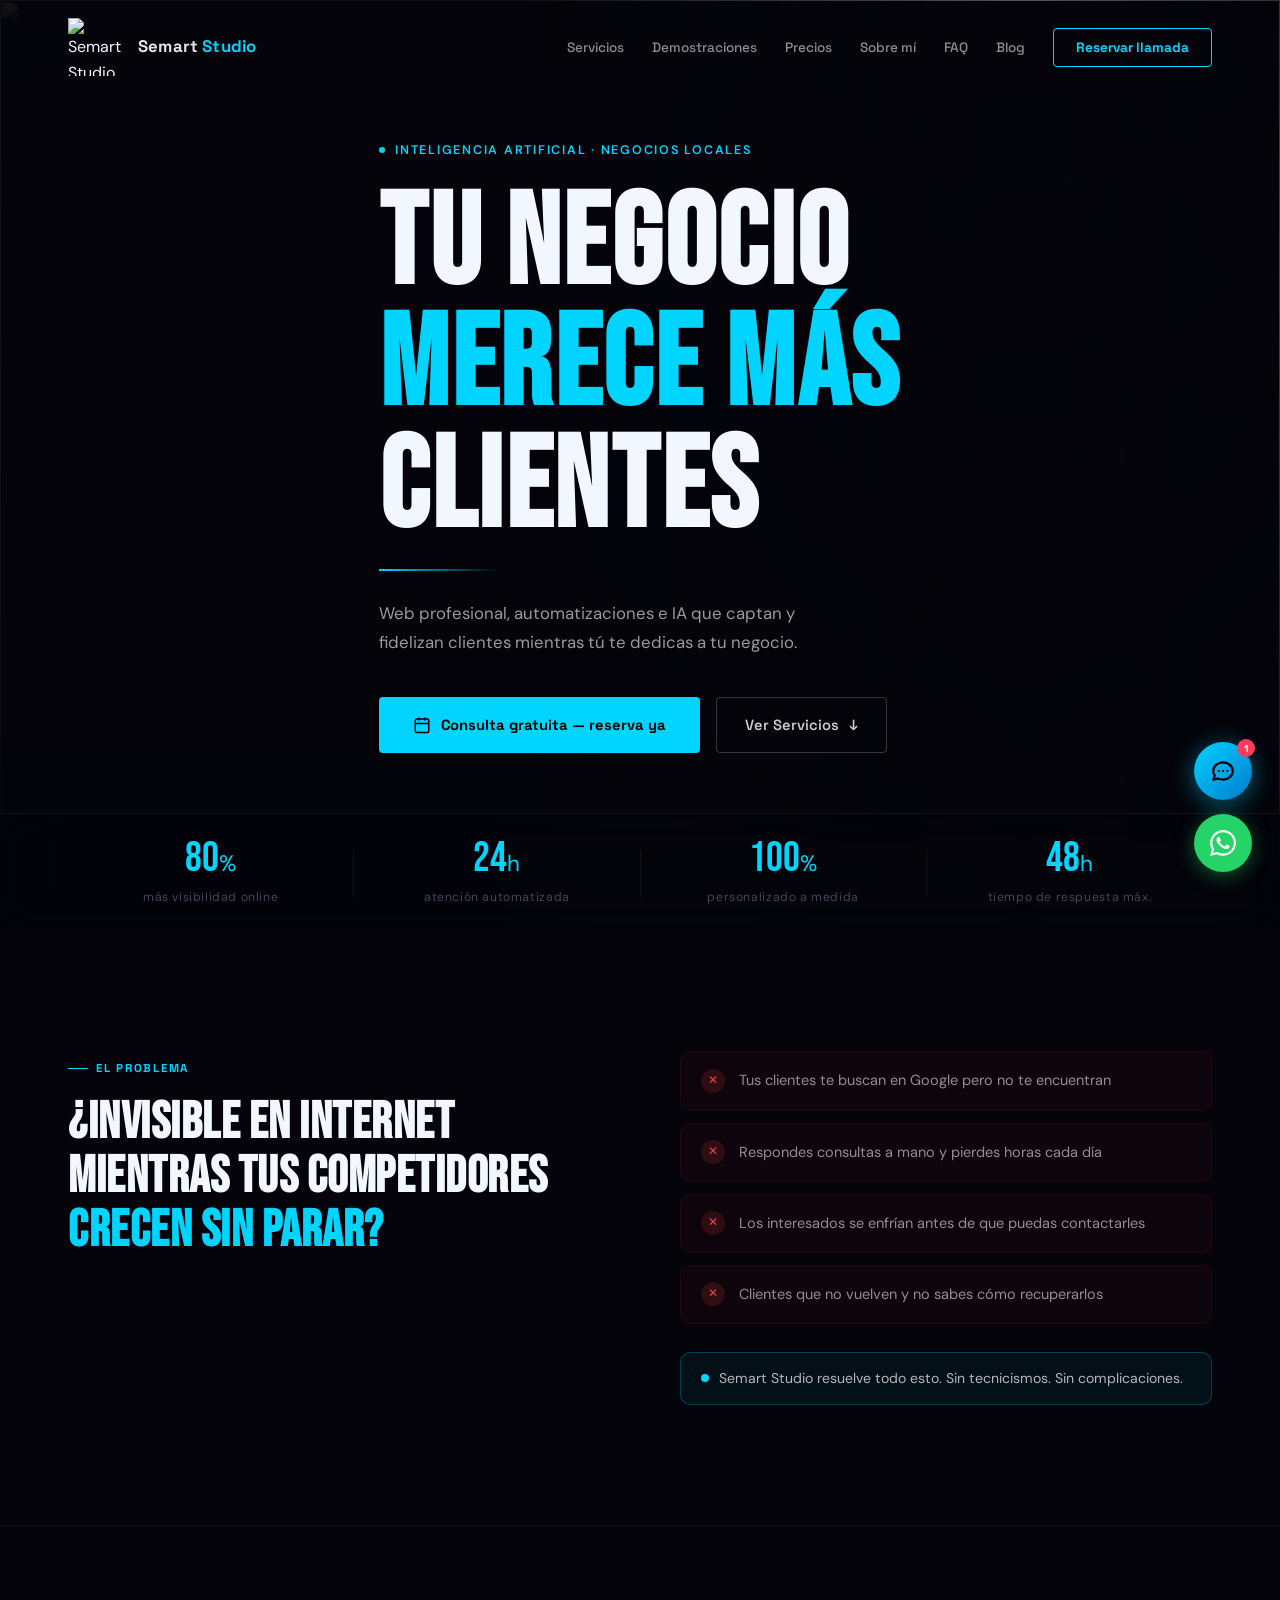
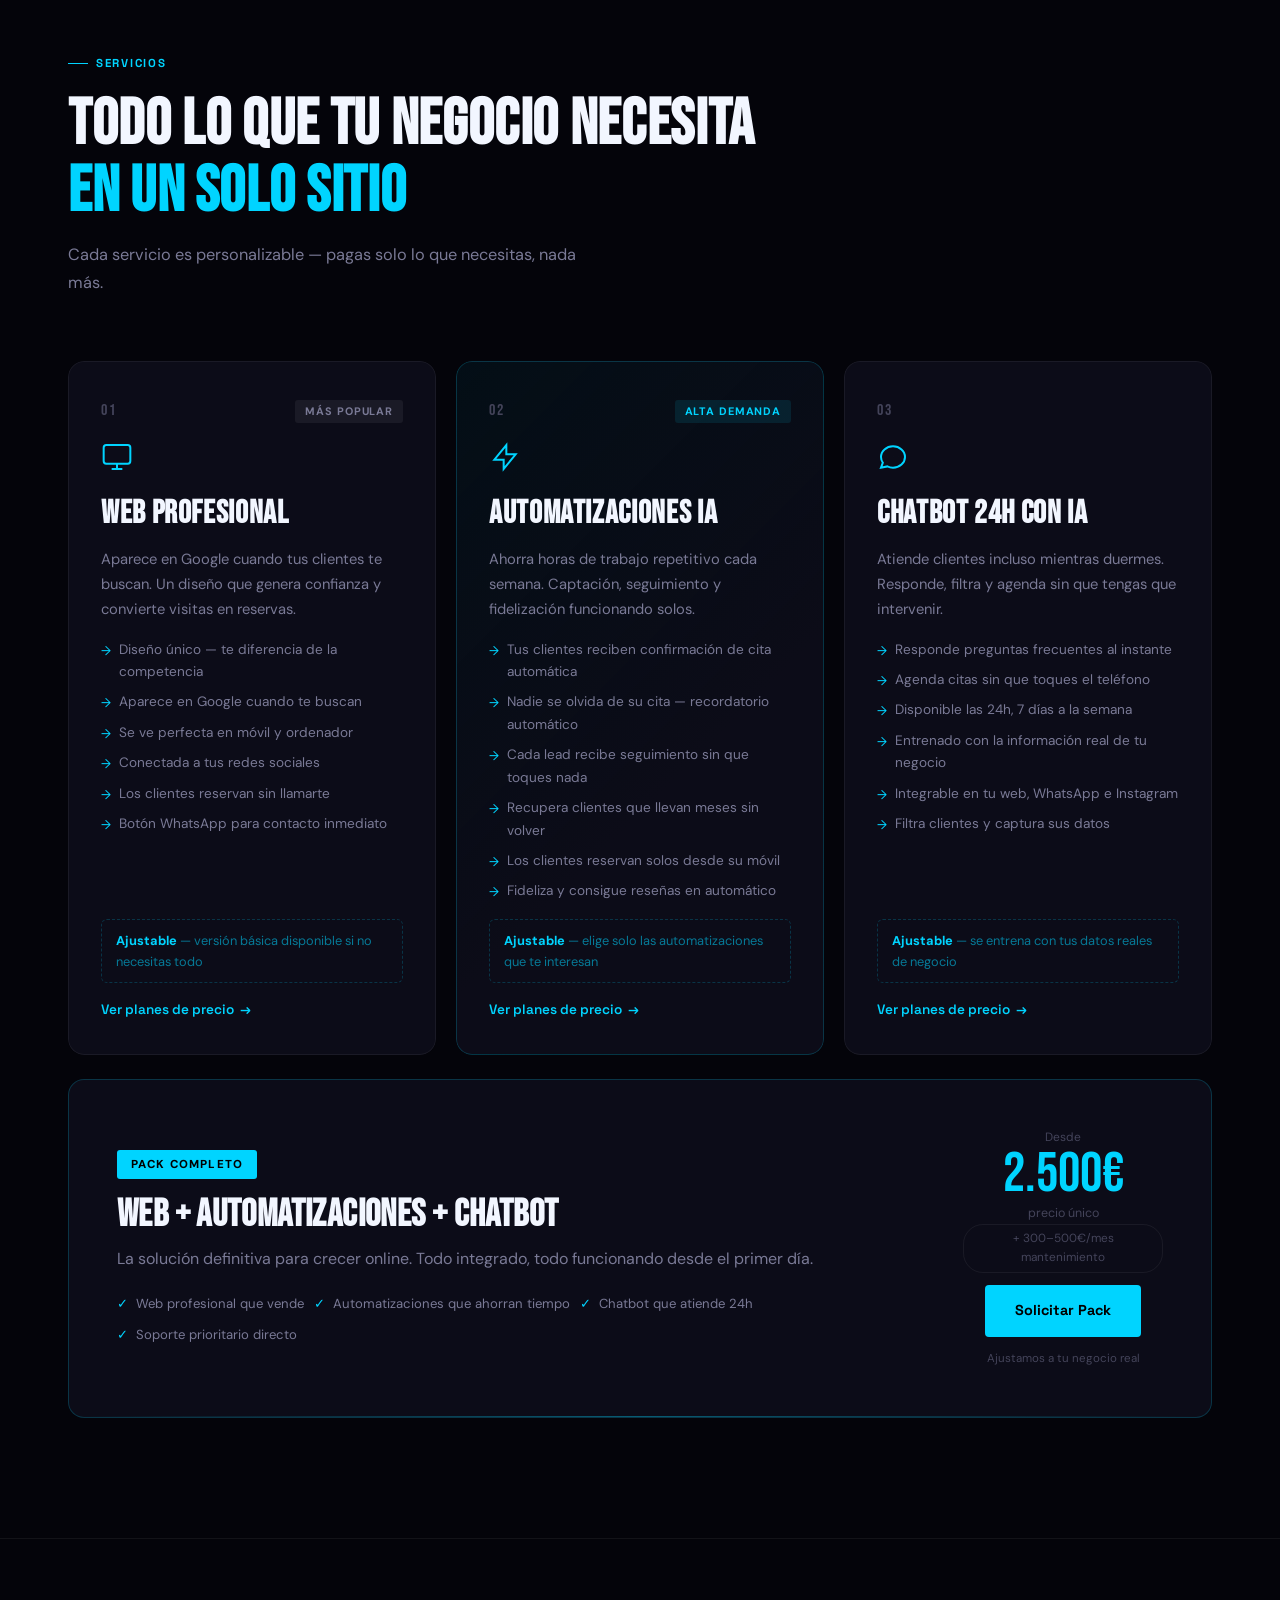
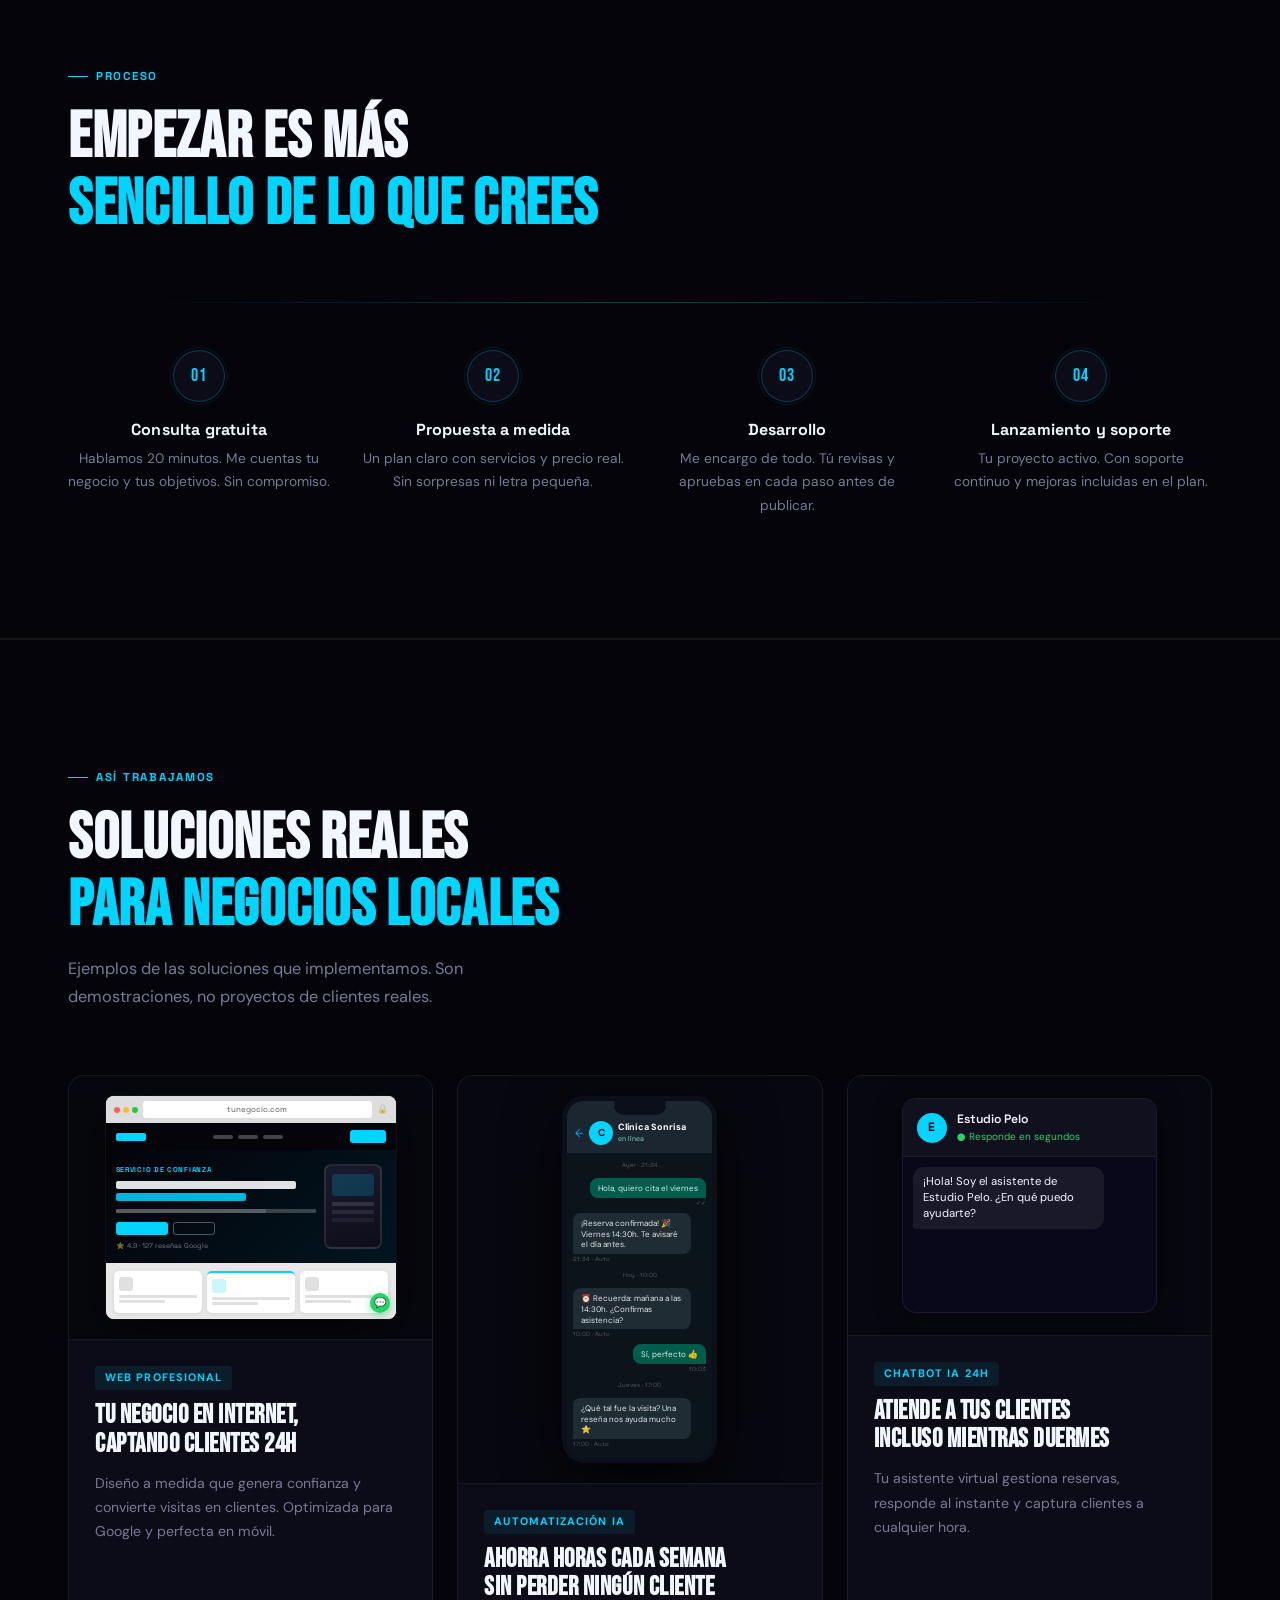
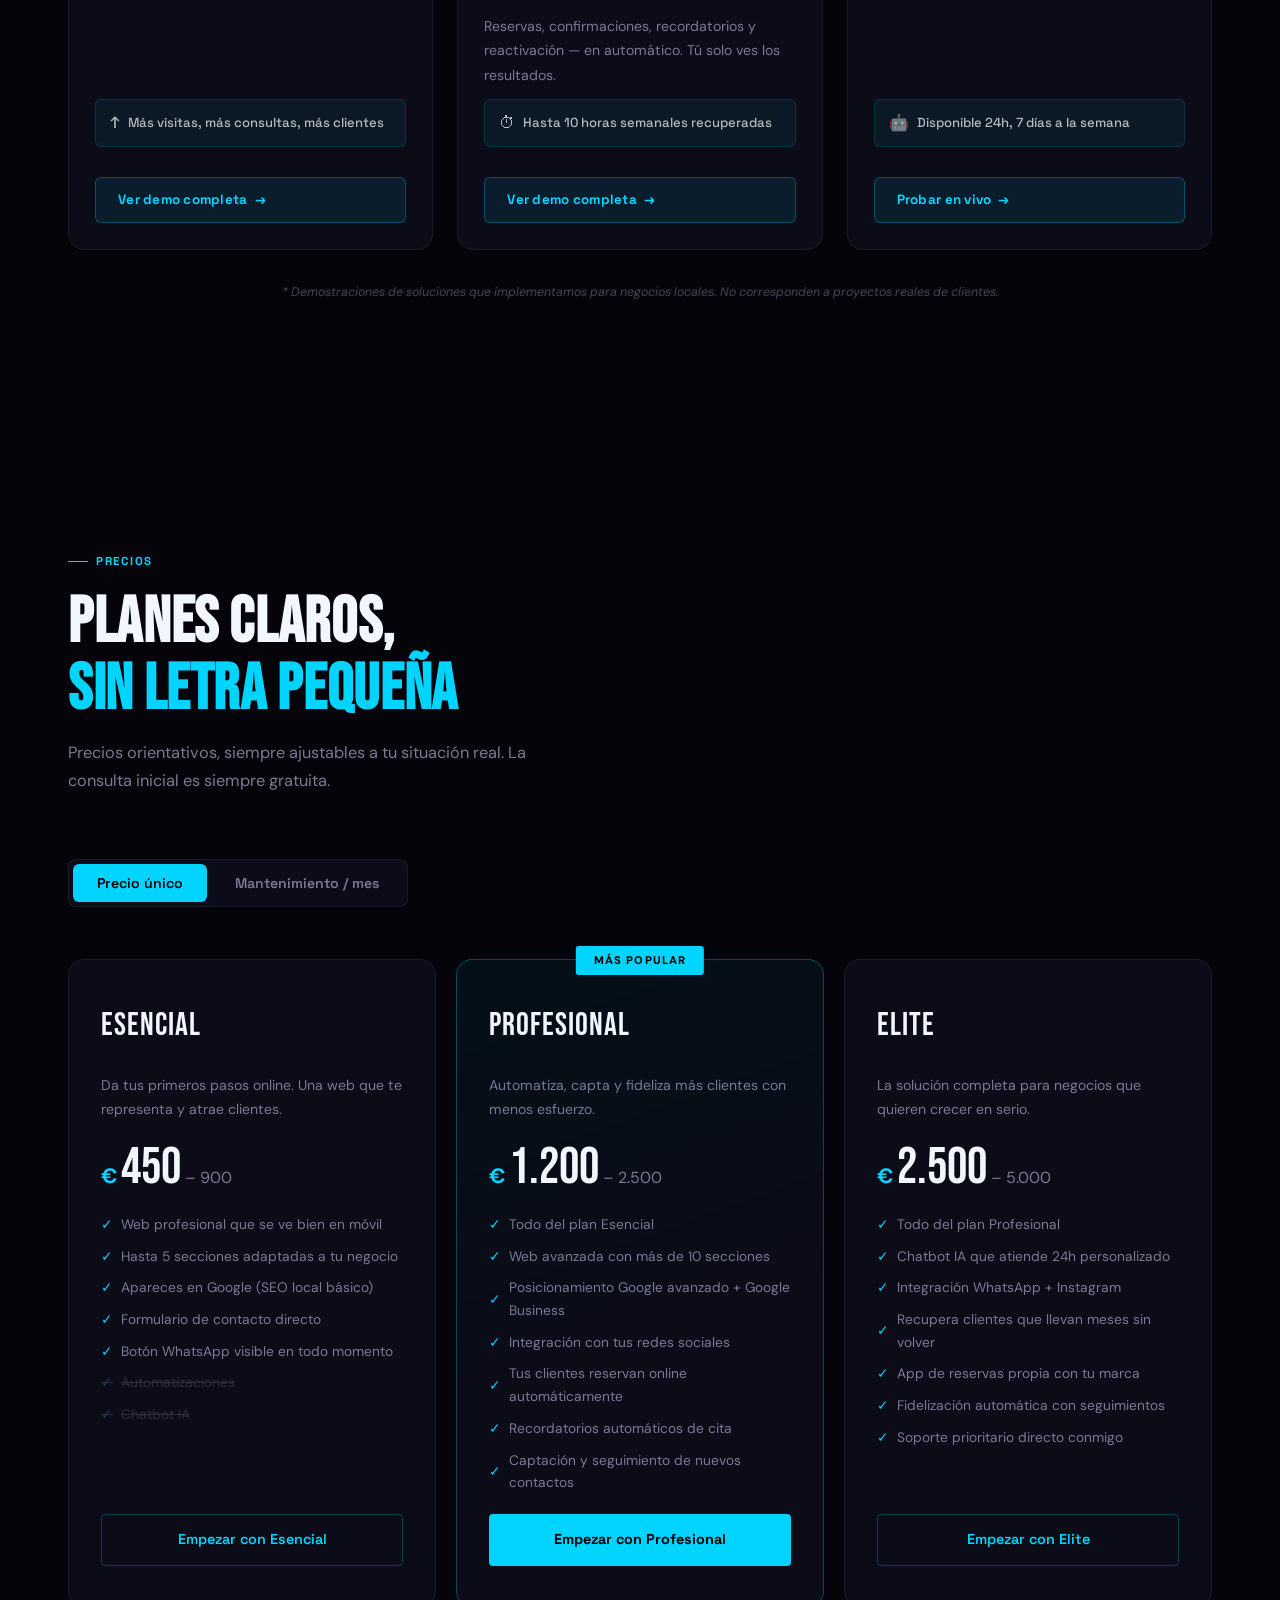
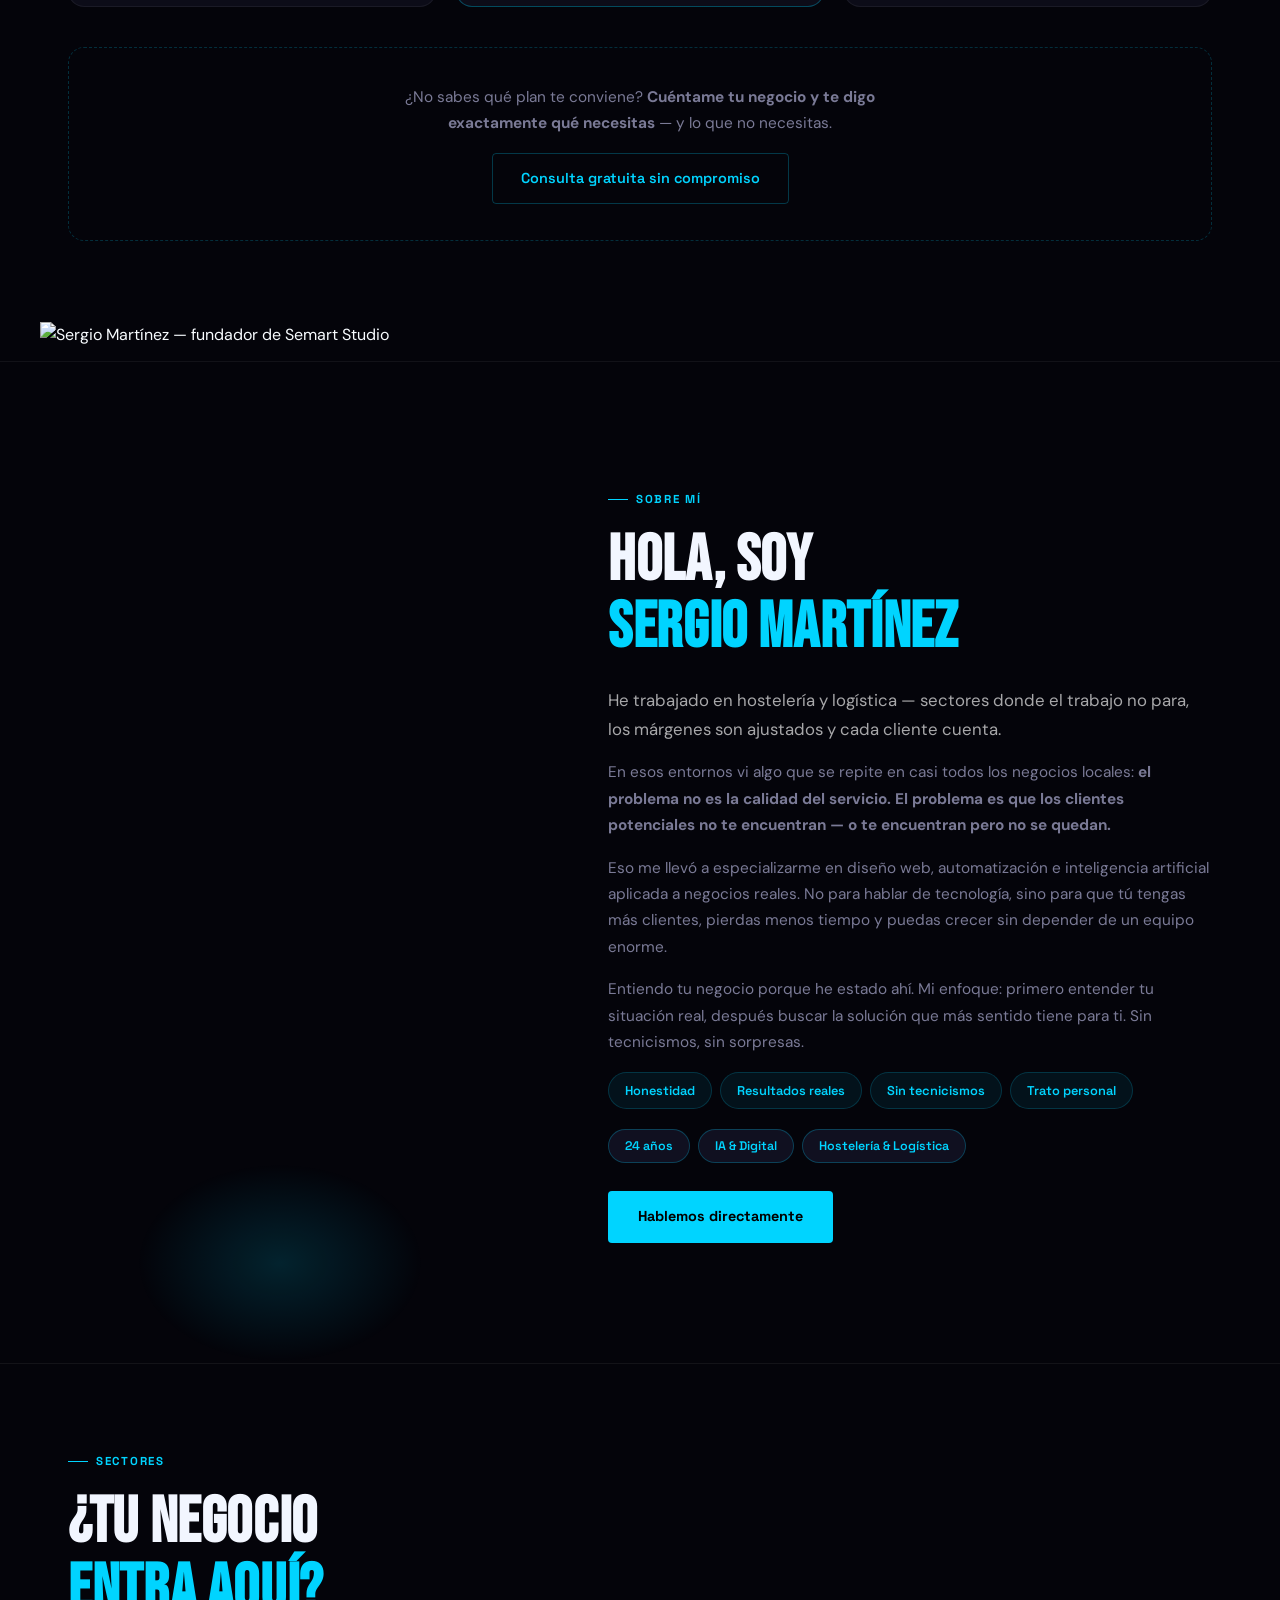
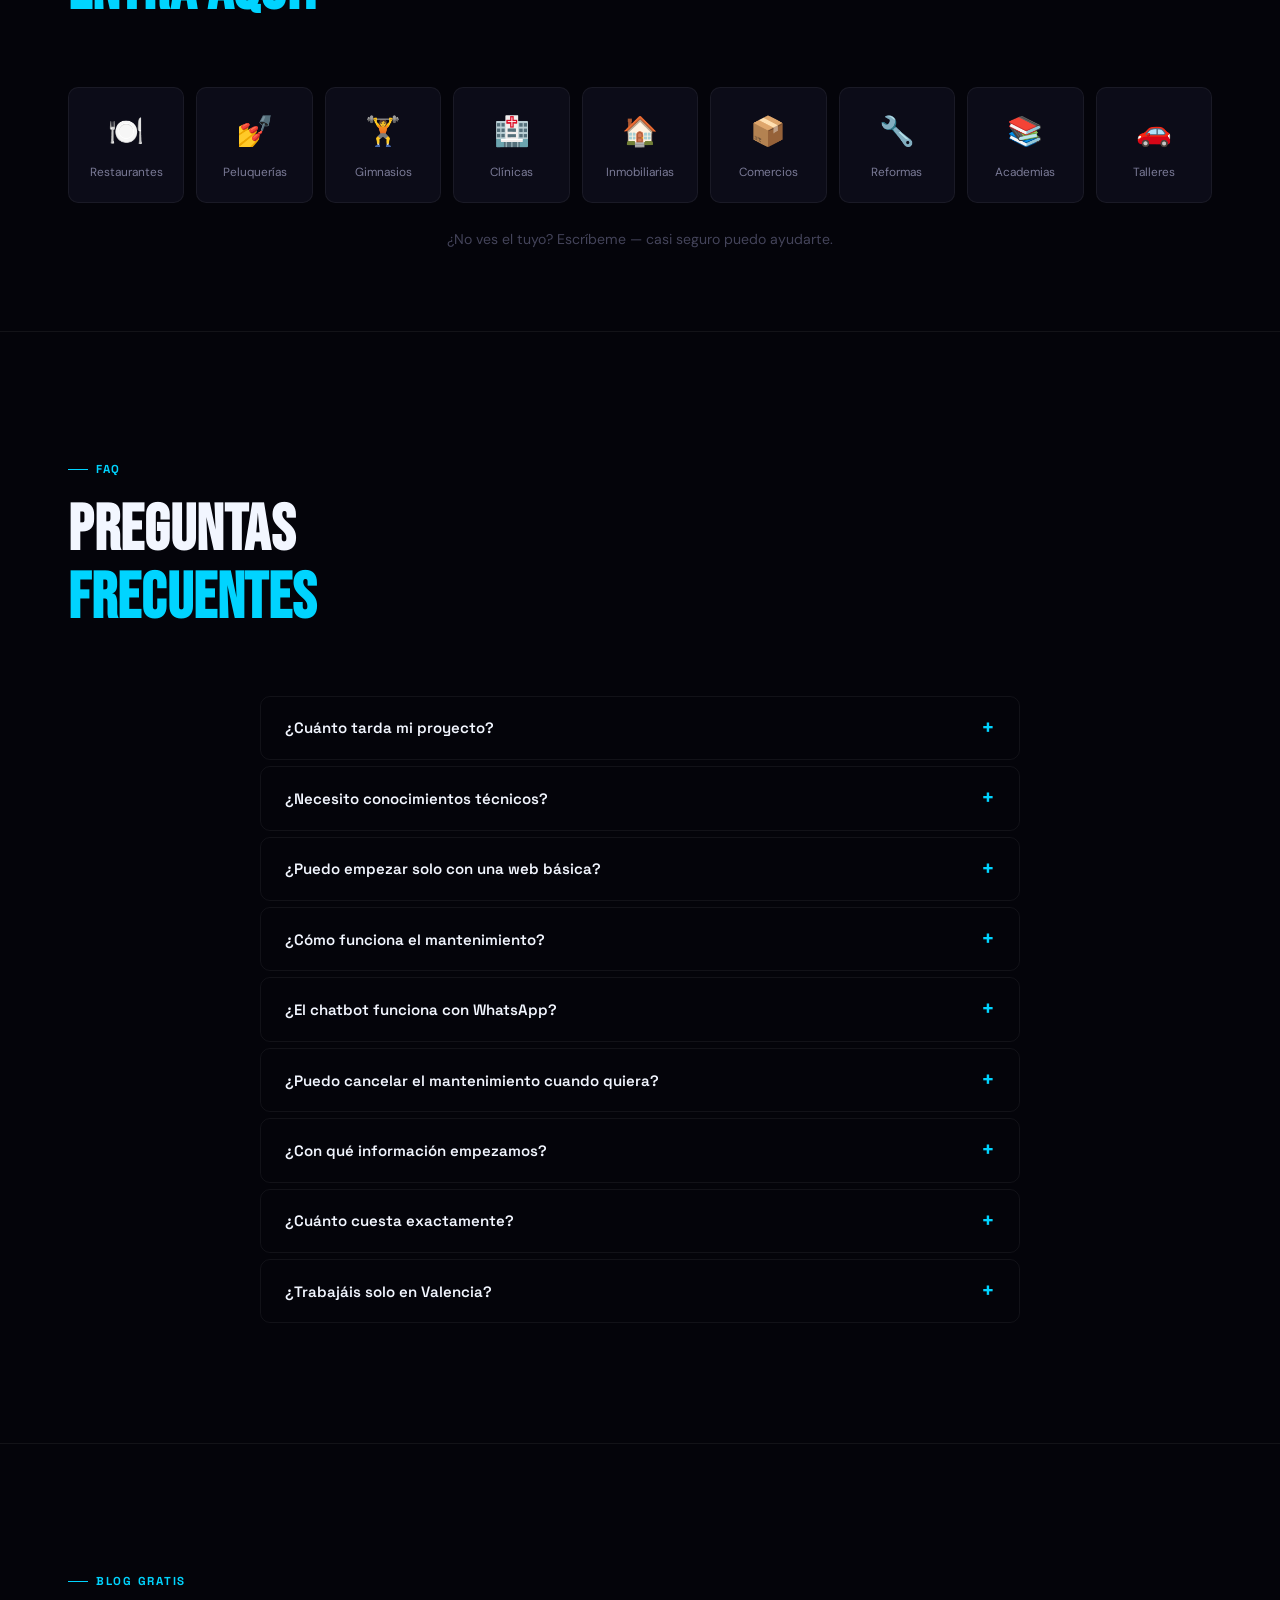
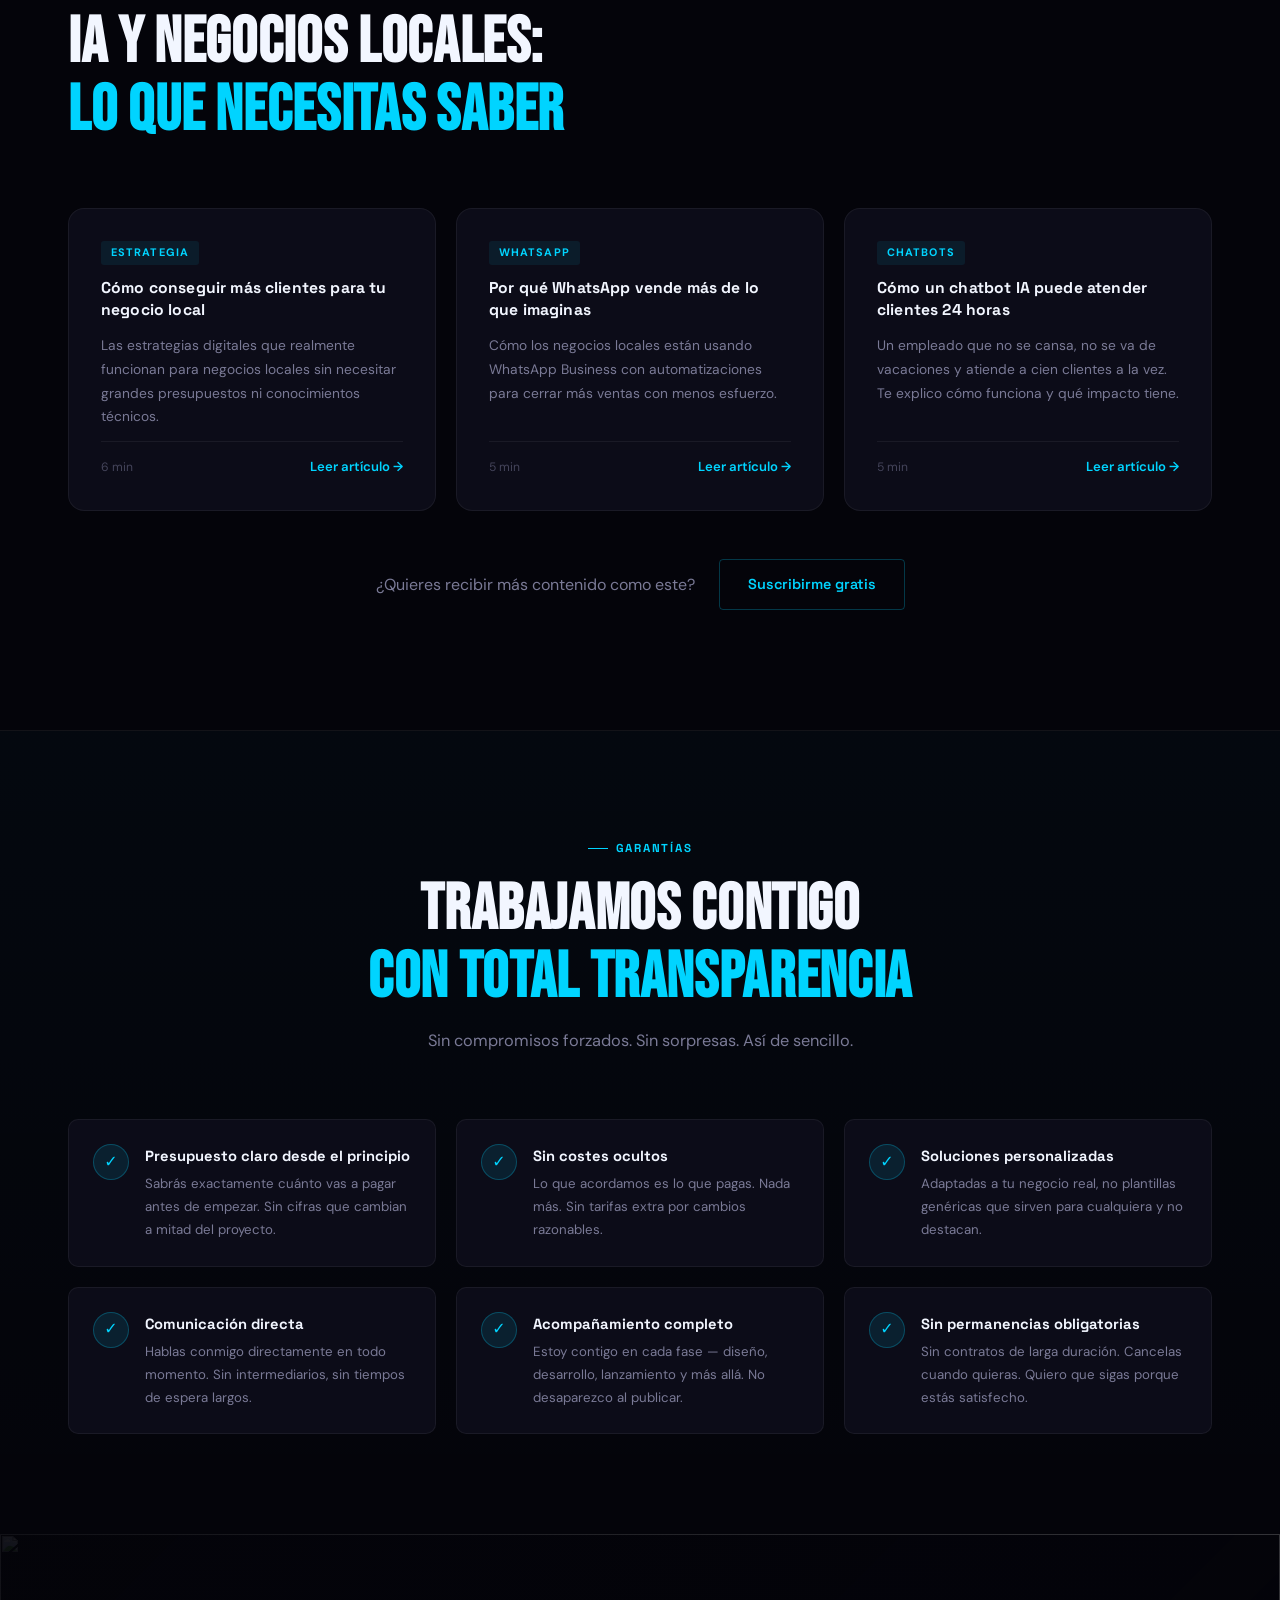
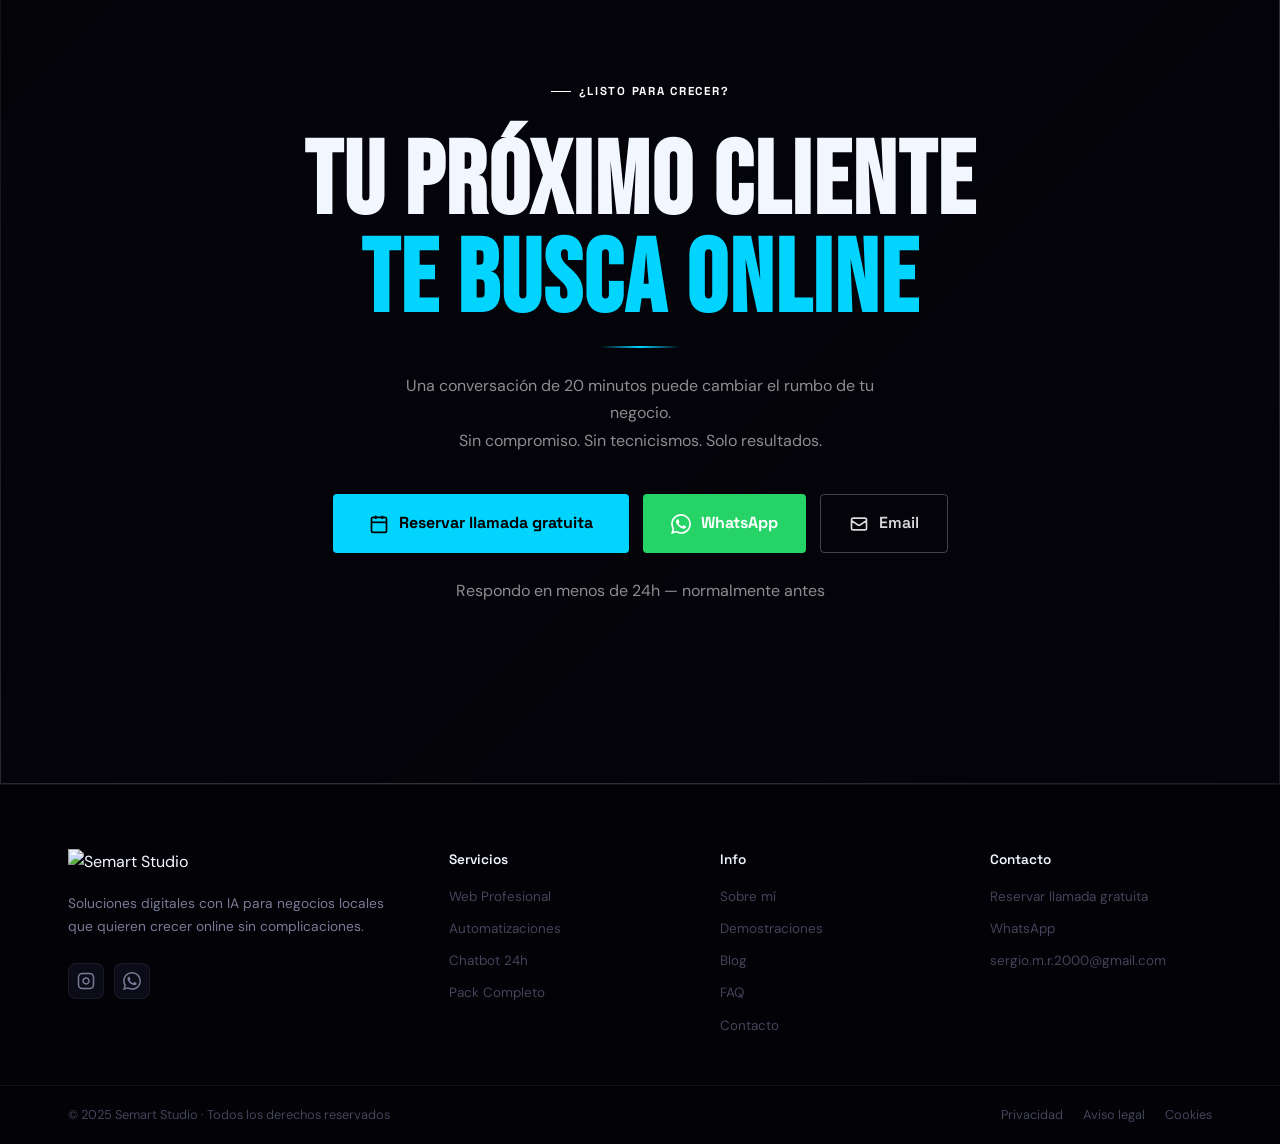
==== index.html @ 302a2733 "Chatbot entrenado con respuestas humanizadas, foto sobre-mi contenida, logo footer corregido" ====
<!DOCTYPE html>
<html lang="es">
<head>
  <meta charset="UTF-8" />
  <meta name="viewport" content="width=device-width, initial-scale=1.0" />

  <!-- SEO Principal -->
  <title>Semart Studio | Diseño Web, Automatización e IA para Negocios Locales</title>
  <meta name="description" content="Consigue más clientes con una web profesional, automatizaciones con IA y chatbot 24h. Soluciones digitales a medida para negocios locales en España. Consulta gratuita sin compromiso." />
  <link rel="canonical" href="https://semartestudio.com/" />

  <!-- Open Graph -->
  <meta property="og:type" content="website" />
  <meta property="og:url" content="https://semartestudio.com/" />
  <meta property="og:title" content="Semart Studio | Más Clientes para tu Negocio con Web, IA y Automatización" />
  <meta property="og:description" content="Diseño web, automatizaciones y chatbot IA para negocios locales. Capta más clientes, ahorra tiempo y crece online sin tecnicismos." />
  <meta property="og:image" content="https://semartestudio.com/img/og-preview.jpg" />
  <meta property="og:image:width" content="1200" />
  <meta property="og:image:height" content="630" />
  <meta property="og:image:alt" content="Semart Studio — Soluciones digitales para negocios locales" />
  <meta property="og:locale" content="es_ES" />
  <meta property="og:site_name" content="Semart Studio" />

  <!-- Twitter Card -->
  <meta name="twitter:card" content="summary_large_image" />
  <meta name="twitter:title" content="Semart Studio | Más Clientes para tu Negocio" />
  <meta name="twitter:description" content="Diseño web, automatizaciones y chatbot IA para negocios locales. Consulta gratuita sin compromiso." />
  <meta name="twitter:image" content="https://semartestudio.com/img/og-preview.jpg" />

  <!-- Favicon SVG embebido -->
  <link rel="icon" type="image/svg+xml" href="data:image/svg+xml,%3Csvg xmlns='http://www.w3.org/2000/svg' viewBox='0 0 32 32'%3E%3Crect width='32' height='32' rx='7' fill='%2304040A'/%3E%3Ctext x='16' y='23' font-family='Arial Black,sans-serif' font-weight='900' font-size='20' fill='%2300D4FF' text-anchor='middle'%3ES%3C/text%3E%3C/svg%3E" />

  <!-- Fuentes -->
  <link rel="preconnect" href="https://fonts.googleapis.com" />
  <link rel="preconnect" href="https://fonts.gstatic.com" crossorigin />
  <link href="https://fonts.googleapis.com/css2?family=Bebas+Neue&family=DM+Sans:ital,opsz,wght@0,9..40,300;0,9..40,400;0,9..40,500;0,9..40,600;0,9..40,700;1,9..40,300&family=Space+Grotesk:wght@400;500;600;700&display=swap" rel="stylesheet" />

  <link rel="stylesheet" href="styles.css" />

  <!-- Schema.org LocalBusiness -->
  <script type="application/ld+json">
  {
    "@context": "https://schema.org",
    "@type": "ProfessionalService",
    "name": "Semart Studio",
    "description": "Agencia de diseño web, automatización e inteligencia artificial para negocios locales en España",
    "url": "https://semartestudio.com",
    "email": "sergio.m.r.2000@gmail.com",
    "address": {
      "@type": "PostalAddress",
      "addressLocality": "Valencia",
      "addressRegion": "Comunitat Valenciana",
      "addressCountry": "ES"
    },
    "areaServed": { "@type": "Country", "name": "España" },
    "founder": { "@type": "Person", "name": "Sergio Martínez" },
    "priceRange": "€€",
    "hasOfferCatalog": {
      "@type": "OfferCatalog",
      "name": "Servicios Semart Studio",
      "itemListElement": [
        { "@type": "Offer", "itemOffered": { "@type": "Service", "name": "Web Profesional", "description": "Diseño web profesional para negocios locales" } },
        { "@type": "Offer", "itemOffered": { "@type": "Service", "name": "Automatizaciones con IA", "description": "Automatización de procesos con inteligencia artificial" } },
        { "@type": "Offer", "itemOffered": { "@type": "Service", "name": "Chatbot 24h", "description": "Asistente virtual con IA disponible 24 horas al día" } }
      ]
    }
  }
  </script>
</head>
<body>

  <!-- Glow decorativo -->
  <div class="cursor-glow" id="cursorGlow" aria-hidden="true"></div>

  <!-- Barra de progreso de scroll -->
  <div class="scroll-progress" id="scrollProgress" role="progressbar" aria-hidden="true"></div>

  <!-- ===== NAVBAR ===== -->
  <nav class="navbar" id="navbar" role="navigation" aria-label="Navegación principal">
    <div class="container nav-inner">
      <a href="#inicio" class="logo-link" aria-label="Semart Studio — inicio">
        <img src="img/logo-transparent.png" alt="Semart Studio" class="nav-logo" width="58" height="58" />
        <span class="nav-logo-label">Semart <em>Studio</em></span>
      </a>
      <ul class="nav-links" id="navLinks" role="list">
        <li><a href="#servicios" class="nav-link">Servicios</a></li>
        <li><a href="#demos" class="nav-link">Demostraciones</a></li>
        <li><a href="#precios" class="nav-link">Precios</a></li>
        <li><a href="#sobre-mi" class="nav-link">Sobre mí</a></li>
        <li><a href="#faq" class="nav-link">FAQ</a></li>
        <li><a href="#blog" class="nav-link">Blog</a></li>
        <li>
          <!-- REEMPLAZA con tu enlace real de Calendly -->
          <a href="https://calendly.com/semartestudio" class="nav-cta" target="_blank" rel="noopener noreferrer">
            Reservar llamada
          </a>
        </li>
      </ul>
      <button class="hamburger" id="hamburger" aria-label="Abrir menú" aria-expanded="false">
        <span></span><span></span><span></span>
      </button>
    </div>
  </nav>

  <!-- ===== HERO ===== -->
  <section class="hero" id="inicio" aria-label="Portada">
    <div class="hero-bg-image" aria-hidden="true">
      <img src="img/fachada.png" alt="" class="hero-bg-img" loading="eager" />
      <div class="hero-overlay"></div>
    </div>

    <div class="container hero-inner">
      <div class="hero-content">
        <div class="hero-eyebrow">
          <span class="eyebrow-dot" aria-hidden="true"></span>
          <span>Inteligencia Artificial · Negocios Locales</span>
        </div>
        <h1 class="hero-title">
          <span class="hero-line reveal-line">TU NEGOCIO</span>
          <span class="hero-line reveal-line accent-line">MERECE MÁS</span>
          <span class="hero-line reveal-line">CLIENTES</span>
        </h1>
        <div class="hero-beam" aria-hidden="true"></div>
        <p class="hero-sub">
          Web profesional, automatizaciones e IA que captan y fidelizan clientes mientras tú te dedicas a tu negocio.
        </p>
        <div class="hero-actions">
          <!-- REEMPLAZA con tu enlace real de Calendly -->
          <a href="https://calendly.com/semartestudio" class="btn-hero-primary" target="_blank" rel="noopener noreferrer">
            <svg xmlns="http://www.w3.org/2000/svg" width="18" height="18" fill="none" viewBox="0 0 24 24" stroke="currentColor" stroke-width="2" aria-hidden="true"><rect x="3" y="4" width="18" height="18" rx="2"/><line x1="16" y1="2" x2="16" y2="6"/><line x1="8" y1="2" x2="8" y2="6"/><line x1="3" y1="10" x2="21" y2="10"/></svg>
            Consulta gratuita — reserva ya
          </a>
          <a href="#servicios" class="btn-hero-ghost">Ver Servicios <span class="btn-arrow" aria-hidden="true">↓</span></a>
        </div>
      </div>
    </div>

    <div class="hero-stats-bar" aria-label="Estadísticas">
      <div class="container hero-stats-inner">
        <div class="hero-stat">
          <span class="stat-num" data-target="80" aria-label="80">0</span><span class="stat-sym" aria-hidden="true">%</span>
          <span class="stat-label">más visibilidad online</span>
        </div>
        <div class="stat-sep" aria-hidden="true"></div>
        <div class="hero-stat">
          <span class="stat-num" data-target="24" aria-label="24">0</span><span class="stat-sym" aria-hidden="true">h</span>
          <span class="stat-label">atención automatizada</span>
        </div>
        <div class="stat-sep" aria-hidden="true"></div>
        <div class="hero-stat">
          <span class="stat-num" data-target="100" aria-label="100">0</span><span class="stat-sym" aria-hidden="true">%</span>
          <span class="stat-label">personalizado a medida</span>
        </div>
        <div class="stat-sep" aria-hidden="true"></div>
        <div class="hero-stat">
          <span class="stat-num" data-target="48" aria-label="48">0</span><span class="stat-sym" aria-hidden="true">h</span>
          <span class="stat-label">tiempo de respuesta máx.</span>
        </div>
      </div>
    </div>
  </section>

  <!-- ===== PROBLEMA / HOOK ===== -->
  <section class="hook-section" aria-label="El problema">
    <div class="container hook-inner">
      <div class="hook-left">
        <span class="label-tag">El problema</span>
        <h2 class="section-title">¿Invisible en internet<br/>mientras tus competidores<br/><em>crecen sin parar?</em></h2>
      </div>
      <div class="hook-right">
        <div class="problem-items">
          <div class="prob-item" data-delay="0">
            <span class="prob-x" aria-hidden="true">✕</span>
            <p>Tus clientes te buscan en Google pero no te encuentran</p>
          </div>
          <div class="prob-item" data-delay="100">
            <span class="prob-x" aria-hidden="true">✕</span>
            <p>Respondes consultas a mano y pierdes horas cada día</p>
          </div>
          <div class="prob-item" data-delay="200">
            <span class="prob-x" aria-hidden="true">✕</span>
            <p>Los interesados se enfrían antes de que puedas contactarles</p>
          </div>
          <div class="prob-item" data-delay="300">
            <span class="prob-x" aria-hidden="true">✕</span>
            <p>Clientes que no vuelven y no sabes cómo recuperarlos</p>
          </div>
        </div>
        <div class="solution-pill">
          <span class="pill-dot" aria-hidden="true"></span>
          Semart Studio resuelve todo esto. Sin tecnicismos. Sin complicaciones.
        </div>
      </div>
    </div>
  </section>

  <!-- ===== SERVICIOS ===== -->
  <section class="services-section" id="servicios" aria-label="Servicios">
    <div class="container">
      <div class="section-header">
        <span class="label-tag">Servicios</span>
        <h2 class="section-title">Todo lo que tu negocio necesita<br/><em>en un solo sitio</em></h2>
        <p class="section-sub">Cada servicio es personalizable — pagas solo lo que necesitas, nada más.</p>
      </div>

      <div class="services-grid">

        <!-- Web Profesional -->
        <article class="svc-card" id="web-profesional">
          <div class="svc-card-inner">
            <div class="svc-top">
              <div class="svc-num" aria-hidden="true">01</div>
              <div class="svc-badge">Más popular</div>
            </div>
            <div class="svc-icon" aria-hidden="true">
              <svg width="32" height="32" fill="none" viewBox="0 0 24 24" stroke="currentColor" stroke-width="1.5"><rect x="2" y="3" width="20" height="14" rx="2"/><path d="M8 21h8M12 17v4"/></svg>
            </div>
            <h3>Web Profesional</h3>
            <p>Aparece en Google cuando tus clientes te buscan. Un diseño que genera confianza y convierte visitas en reservas.</p>
            <ul class="svc-list">
              <li>Diseño único — te diferencia de la competencia</li>
              <li>Aparece en Google cuando te buscan</li>
              <li>Se ve perfecta en móvil y ordenador</li>
              <li>Conectada a tus redes sociales</li>
              <li>Los clientes reservan sin llamarte</li>
              <li>Botón WhatsApp para contacto inmediato</li>
            </ul>
            <div class="svc-custom">
              <span>Ajustable</span> — versión básica disponible si no necesitas todo
            </div>
            <a href="#precios" class="svc-link">Ver planes de precio <span aria-hidden="true">→</span></a>
          </div>
          <div class="svc-glow" aria-hidden="true"></div>
        </article>

        <!-- Automatizaciones -->
        <article class="svc-card svc-featured" id="automatizaciones">
          <div class="svc-card-inner">
            <div class="svc-top">
              <div class="svc-num" aria-hidden="true">02</div>
              <div class="svc-badge svc-badge-cyan">Alta demanda</div>
            </div>
            <div class="svc-icon" aria-hidden="true">
              <svg width="32" height="32" fill="none" viewBox="0 0 24 24" stroke="currentColor" stroke-width="1.5"><path d="M13 10V3L4 14h7v7l9-11h-7z"/></svg>
            </div>
            <h3>Automatizaciones IA</h3>
            <p>Ahorra horas de trabajo repetitivo cada semana. Captación, seguimiento y fidelización funcionando solos.</p>
            <ul class="svc-list">
              <li>Tus clientes reciben confirmación de cita automática</li>
              <li>Nadie se olvida de su cita — recordatorio automático</li>
              <li>Cada lead recibe seguimiento sin que toques nada</li>
              <li>Recupera clientes que llevan meses sin volver</li>
              <li>Los clientes reservan solos desde su móvil</li>
              <li>Fideliza y consigue reseñas en automático</li>
            </ul>
            <div class="svc-custom">
              <span>Ajustable</span> — elige solo las automatizaciones que te interesan
            </div>
            <a href="#precios" class="svc-link">Ver planes de precio <span aria-hidden="true">→</span></a>
          </div>
          <div class="svc-glow svc-glow-featured" aria-hidden="true"></div>
        </article>

        <!-- Chatbot -->
        <article class="svc-card" id="chatbot">
          <div class="svc-card-inner">
            <div class="svc-top">
              <div class="svc-num" aria-hidden="true">03</div>
            </div>
            <div class="svc-icon" aria-hidden="true">
              <svg width="32" height="32" fill="none" viewBox="0 0 24 24" stroke="currentColor" stroke-width="1.5"><path d="M8 12h.01M12 12h.01M16 12h.01M21 12c0 4.418-4.03 8-9 8a9.863 9.863 0 01-4.255-.949L3 20l1.395-3.72C3.512 15.042 3 13.574 3 12c0-4.418 4.03-8 9-8s9 3.582 9 8z"/></svg>
            </div>
            <h3>Chatbot 24h con IA</h3>
            <p>Atiende clientes incluso mientras duermes. Responde, filtra y agenda sin que tengas que intervenir.</p>
            <ul class="svc-list">
              <li>Responde preguntas frecuentes al instante</li>
              <li>Agenda citas sin que toques el teléfono</li>
              <li>Disponible las 24h, 7 días a la semana</li>
              <li>Entrenado con la información real de tu negocio</li>
              <li>Integrable en tu web, WhatsApp e Instagram</li>
              <li>Filtra clientes y captura sus datos</li>
            </ul>
            <div class="svc-custom">
              <span>Ajustable</span> — se entrena con tus datos reales de negocio
            </div>
            <a href="#precios" class="svc-link">Ver planes de precio <span aria-hidden="true">→</span></a>
          </div>
          <div class="svc-glow" aria-hidden="true"></div>
        </article>

      </div>

      <!-- Pack Completo -->
      <div class="pack-card">
        <div class="pack-content">
          <div class="pack-left">
            <span class="pack-tag">Pack Completo</span>
            <h3>Web + Automatizaciones + Chatbot</h3>
            <p>La solución definitiva para crecer online. Todo integrado, todo funcionando desde el primer día.</p>
            <div class="pack-feats">
              <span><em>✓</em> Web profesional que vende</span>
              <span><em>✓</em> Automatizaciones que ahorran tiempo</span>
              <span><em>✓</em> Chatbot que atiende 24h</span>
              <span><em>✓</em> Soporte prioritario directo</span>
            </div>
          </div>
          <div class="pack-right">
            <div class="pack-price-block">
              <span class="pack-desde">Desde</span>
              <span class="pack-price">2.500€</span>
              <span class="pack-note">precio único</span>
              <span class="pack-mant">+ 300–500€/mes mantenimiento</span>
            </div>
            <!-- REEMPLAZA con tu enlace real de Calendly -->
            <a href="https://calendly.com/semartestudio" class="btn-primary" target="_blank" rel="noopener noreferrer">Solicitar Pack</a>
            <p class="pack-adj">Ajustamos a tu negocio real</p>
          </div>
        </div>
        <div class="pack-beam" aria-hidden="true"></div>
      </div>
    </div>
  </section>

  <!-- ===== PROCESO ===== -->
  <section class="process-section" aria-label="Proceso de trabajo">
    <div class="container">
      <div class="section-header">
        <span class="label-tag">Proceso</span>
        <h2 class="section-title">Empezar es más<br/><em>sencillo de lo que crees</em></h2>
      </div>
      <div class="process-track">
        <div class="process-line" aria-hidden="true"></div>
        <div class="proc-step">
          <div class="proc-dot" aria-hidden="true"><span>01</span></div>
          <h3>Consulta gratuita</h3>
          <p>Hablamos 20 minutos. Me cuentas tu negocio y tus objetivos. Sin compromiso.</p>
        </div>
        <div class="proc-step">
          <div class="proc-dot" aria-hidden="true"><span>02</span></div>
          <h3>Propuesta a medida</h3>
          <p>Un plan claro con servicios y precio real. Sin sorpresas ni letra pequeña.</p>
        </div>
        <div class="proc-step">
          <div class="proc-dot" aria-hidden="true"><span>03</span></div>
          <h3>Desarrollo</h3>
          <p>Me encargo de todo. Tú revisas y apruebas en cada paso antes de publicar.</p>
        </div>
        <div class="proc-step">
          <div class="proc-dot" aria-hidden="true"><span>04</span></div>
          <h3>Lanzamiento y soporte</h3>
          <p>Tu proyecto activo. Con soporte continuo y mejoras incluidas en el plan.</p>
        </div>
      </div>
    </div>
  </section>

  <!-- ===== DEMOSTRACIONES ===== -->
  <section class="demos-section" id="demos" aria-label="Demostraciones reales">
    <div class="container">
      <div class="section-header">
        <span class="label-tag">Así trabajamos</span>
        <h2 class="section-title">Soluciones reales<br/><em>para negocios locales</em></h2>
        <p class="section-sub">Ejemplos de las soluciones que implementamos. Son demostraciones, no proyectos de clientes reales.</p>
      </div>

      <div class="demos-grid">

        <!-- Demo 1: Web Profesional -->
        <div class="demo-card reveal">
          <div class="demo-mockup" aria-hidden="true">
            <div class="bm2">
              <div class="bm2-bar">
                <div class="bm2-dots"><i></i><i></i><i></i></div>
                <div class="bm2-addr">tunegocio.com</div>
                <span class="bm2-lock">🔒</span>
              </div>
              <div class="bm2-nav-strip">
                <div class="bm2-nav-logo"></div>
                <div class="bm2-nav-links"><i></i><i></i><i></i></div>
                <div class="bm2-nav-btn"></div>
              </div>
              <div class="bm2-hero-strip">
                <div class="bm2-hero-left">
                  <div class="bm2-tag-sm">Servicio de confianza</div>
                  <div class="bm2-h1a"></div>
                  <div class="bm2-h1b"></div>
                  <div class="bm2-para"></div>
                  <div class="bm2-ctas">
                    <div class="bm2-btn-fill"></div>
                    <div class="bm2-btn-out"></div>
                  </div>
                  <div class="bm2-rating-sm">⭐ 4.9 · 127 reseñas Google</div>
                </div>
                <div class="bm2-hero-right">
                  <div class="bm2-phone-preview"></div>
                </div>
              </div>
              <div class="bm2-cards-strip">
                <div class="bm2-card"><div class="bm2-card-icon"></div><div class="bm2-card-line"></div><div class="bm2-card-line sm"></div></div>
                <div class="bm2-card bm2-card-accent"><div class="bm2-card-icon"></div><div class="bm2-card-line"></div><div class="bm2-card-line sm"></div></div>
                <div class="bm2-card"><div class="bm2-card-icon"></div><div class="bm2-card-line"></div><div class="bm2-card-line sm"></div></div>
              </div>
              <div class="bm2-wa-badge">💬</div>
            </div>
          </div>
          <div class="demo-info">
            <span class="demo-tag">Web Profesional</span>
            <h3>Tu negocio en internet,<br/>captando clientes 24h</h3>
            <p>Diseño a medida que genera confianza y convierte visitas en clientes. Optimizada para Google y perfecta en móvil.</p>
            <div class="demo-benefit">
              <span class="db-icon" aria-hidden="true">↑</span>
              <span>Más visitas, más consultas, más clientes</span>
            </div>
            <a href="demos/web-profesional.html" class="demo-link-btn">Ver demo completa <span aria-hidden="true">→</span></a>
          </div>
        </div>

        <!-- Demo 2: Automatización -->
        <div class="demo-card reveal">
          <div class="demo-mockup demo-mockup-phone" aria-hidden="true">
            <div class="phone-v2">
              <div class="ph-notch"></div>
              <div class="ph-screen">
                <div class="ph-wa-head">
                  <div class="ph-back">←</div>
                  <div class="ph-av">C</div>
                  <div class="ph-info">
                    <span class="ph-name">Clínica Sonrisa</span>
                    <span class="ph-status">en línea</span>
                  </div>
                </div>
                <div class="ph-wa-body">
                  <div class="ph-day">Ayer · 21:34</div>
                  <div class="ph-msg ph-out">
                    <span>Hola, quiero cita el viernes</span>
                    <em>✓✓</em>
                  </div>
                  <div class="ph-msg ph-in">
                    <span>¡Reserva confirmada! 🎉 Viernes 14:30h. Te avisaré el día antes.</span>
                    <em>21:34 · Auto</em>
                  </div>
                  <div class="ph-day">Hoy · 10:00</div>
                  <div class="ph-msg ph-in">
                    <span>⏰ Recuerda: mañana a las 14:30h. ¿Confirmas asistencia?</span>
                    <em>10:00 · Auto</em>
                  </div>
                  <div class="ph-msg ph-out">
                    <span>Sí, perfecto 👍</span>
                    <em>10:03</em>
                  </div>
                  <div class="ph-day">Jueves · 17:00</div>
                  <div class="ph-msg ph-in">
                    <span>¿Qué tal fue la visita? Una reseña nos ayuda mucho ⭐</span>
                    <em>17:00 · Auto</em>
                  </div>
                </div>
              </div>
            </div>
          </div>
          <div class="demo-info">
            <span class="demo-tag">Automatización IA</span>
            <h3>Ahorra horas cada semana<br/>sin perder ningún cliente</h3>
            <p>Reservas, confirmaciones, recordatorios y reactivación — en automático. Tú solo ves los resultados.</p>
            <div class="demo-benefit">
              <span class="db-icon" aria-hidden="true">⏱</span>
              <span>Hasta 10 horas semanales recuperadas</span>
            </div>
            <a href="demos/automatizacion.html" class="demo-link-btn">Ver demo completa <span aria-hidden="true">→</span></a>
          </div>
        </div>

        <!-- Demo 3: Chatbot -->
        <div class="demo-card reveal">
          <div class="demo-mockup" aria-hidden="true">
            <div class="chat-mock">
              <div class="chat-header">
                <div class="chat-avatar">E</div>
                <div class="chat-hinfo">
                  <span class="chat-name">Estudio Pelo</span>
                  <span class="chat-status">● Responde en segundos</span>
                </div>
              </div>
              <div class="chat-body" id="chatBody"></div>
            </div>
          </div>
          <div class="demo-info">
            <span class="demo-tag">Chatbot IA 24h</span>
            <h3>Atiende a tus clientes<br/>incluso mientras duermes</h3>
            <p>Tu asistente virtual gestiona reservas, responde al instante y captura clientes a cualquier hora.</p>
            <div class="demo-benefit">
              <span class="db-icon" aria-hidden="true">🤖</span>
              <span>Disponible 24h, 7 días a la semana</span>
            </div>
            <a href="demos/chatbot.html" class="demo-link-btn">Probar en vivo <span aria-hidden="true">→</span></a>
          </div>
        </div>

      </div>

      <p class="demos-note">* Demostraciones de soluciones que implementamos para negocios locales. No corresponden a proyectos reales de clientes.</p>
    </div>
  </section>

  <!-- ===== PRECIOS ===== -->
  <section class="pricing-section" id="precios" aria-label="Precios y planes">
    <div class="container">
      <div class="section-header">
        <span class="label-tag">Precios</span>
        <h2 class="section-title">Planes claros,<br/><em>sin letra pequeña</em></h2>
        <p class="section-sub">Precios orientativos, siempre ajustables a tu situación real. La consulta inicial es siempre gratuita.</p>
      </div>

      <div class="price-toggle-wrap" role="group" aria-label="Tipo de precio">
        <button class="price-tab active" id="tabOnce" aria-pressed="true">Precio único</button>
        <button class="price-tab" id="tabMensual" aria-pressed="false">Mantenimiento / mes</button>
      </div>

      <div class="pricing-grid">

        <div class="price-card reveal">
          <div class="price-label">Esencial</div>
          <p class="price-desc">Da tus primeros pasos online. Una web que te representa y atrae clientes.</p>
          <div class="price-val once-price" aria-label="Precio único: desde 450 hasta 900 euros">
            <span class="p-currency">€</span><span class="p-num">450</span><span class="p-range">– 900</span>
          </div>
          <div class="price-val month-price" style="display:none" aria-label="Precio mensual: desde 80 hasta 150 euros">
            <span class="p-currency">€</span><span class="p-num">80</span><span class="p-range">– 150 /mes</span>
          </div>
          <ul class="price-feats">
            <li>Web profesional que se ve bien en móvil</li>
            <li>Hasta 5 secciones adaptadas a tu negocio</li>
            <li>Apareces en Google (SEO local básico)</li>
            <li>Formulario de contacto directo</li>
            <li>Botón WhatsApp visible en todo momento</li>
            <li class="feat-no">Automatizaciones</li>
            <li class="feat-no">Chatbot IA</li>
          </ul>
          <!-- REEMPLAZA con tu enlace real de Calendly -->
          <a href="https://calendly.com/semartestudio" class="btn-price-ghost" target="_blank" rel="noopener noreferrer">Empezar con Esencial</a>
        </div>

        <div class="price-card price-card-main reveal">
          <div class="price-popular" aria-label="El más popular">Más popular</div>
          <div class="price-label">Profesional</div>
          <p class="price-desc">Automatiza, capta y fideliza más clientes con menos esfuerzo.</p>
          <div class="price-val once-price" aria-label="Precio único: desde 1200 hasta 2500 euros">
            <span class="p-currency">€</span><span class="p-num">1.200</span><span class="p-range">– 2.500</span>
          </div>
          <div class="price-val month-price" style="display:none" aria-label="Precio mensual: desde 180 hasta 300 euros">
            <span class="p-currency">€</span><span class="p-num">180</span><span class="p-range">– 300 /mes</span>
          </div>
          <ul class="price-feats">
            <li>Todo del plan Esencial</li>
            <li>Web avanzada con más de 10 secciones</li>
            <li>Posicionamiento Google avanzado + Google Business</li>
            <li>Integración con tus redes sociales</li>
            <li>Tus clientes reservan online automáticamente</li>
            <li>Recordatorios automáticos de cita</li>
            <li>Captación y seguimiento de nuevos contactos</li>
          </ul>
          <!-- REEMPLAZA con tu enlace real de Calendly -->
          <a href="https://calendly.com/semartestudio" class="btn-price-main" target="_blank" rel="noopener noreferrer">Empezar con Profesional</a>
        </div>

        <div class="price-card reveal">
          <div class="price-label">Elite</div>
          <p class="price-desc">La solución completa para negocios que quieren crecer en serio.</p>
          <div class="price-val once-price" aria-label="Precio único: desde 2500 hasta 5000 euros">
            <span class="p-currency">€</span><span class="p-num">2.500</span><span class="p-range">– 5.000</span>
          </div>
          <div class="price-val month-price" style="display:none" aria-label="Precio mensual: desde 300 hasta 500 euros">
            <span class="p-currency">€</span><span class="p-num">300</span><span class="p-range">– 500 /mes</span>
          </div>
          <ul class="price-feats">
            <li>Todo del plan Profesional</li>
            <li>Chatbot IA que atiende 24h personalizado</li>
            <li>Integración WhatsApp + Instagram</li>
            <li>Recupera clientes que llevan meses sin volver</li>
            <li>App de reservas propia con tu marca</li>
            <li>Fidelización automática con seguimientos</li>
            <li>Soporte prioritario directo conmigo</li>
          </ul>
          <!-- REEMPLAZA con tu enlace real de Calendly -->
          <a href="https://calendly.com/semartestudio" class="btn-price-ghost" target="_blank" rel="noopener noreferrer">Empezar con Elite</a>
        </div>

      </div>

      <div class="price-note">
        <p>¿No sabes qué plan te conviene? <strong>Cuéntame tu negocio y te digo exactamente qué necesitas</strong> — y lo que no necesitas.</p>
        <!-- REEMPLAZA con tu enlace real de Calendly -->
        <a href="https://calendly.com/semartestudio" class="btn-ghost" target="_blank" rel="noopener noreferrer">Consulta gratuita sin compromiso</a>
      </div>
    </div>
  </section>

  <!-- ===== SOBRE MÍ ===== -->
  <section class="about-section" id="sobre-mi" aria-label="Sobre mí">
    <div class="about-photo-float" aria-hidden="true">
      <img src="img/sergio.png" alt="Sergio Martínez — fundador de Semart Studio" class="about-img-big" loading="lazy" />
      <div class="about-photo-glow"></div>
    </div>
    <div class="container about-grid">
      <div class="about-spacer"></div>
      <div class="about-text-col">
        <span class="label-tag">Sobre mí</span>
        <h2 class="section-title">Hola, soy<br/><em>Sergio Martínez</em></h2>
        <p class="about-lead">He trabajado en hostelería y logística — sectores donde el trabajo no para, los márgenes son ajustados y cada cliente cuenta.</p>
        <p>En esos entornos vi algo que se repite en casi todos los negocios locales: <strong>el problema no es la calidad del servicio. El problema es que los clientes potenciales no te encuentran — o te encuentran pero no se quedan.</strong></p>
        <p>Eso me llevó a especializarme en diseño web, automatización e inteligencia artificial aplicada a negocios reales. No para hablar de tecnología, sino para que tú tengas más clientes, pierdas menos tiempo y puedas crecer sin depender de un equipo enorme.</p>
        <p>Entiendo tu negocio porque he estado ahí. Mi enfoque: primero entender tu situación real, después buscar la solución que más sentido tiene para ti. Sin tecnicismos, sin sorpresas.</p>
        <div class="about-chips" aria-label="Mis valores">
          <span>Honestidad</span>
          <span>Resultados reales</span>
          <span>Sin tecnicismos</span>
          <span>Trato personal</span>
        </div>
        <div class="about-float-tags" aria-hidden="true">
          <div class="about-float-tag">24 años</div>
          <div class="about-float-tag">IA & Digital</div>
          <div class="about-float-tag">Hostelería & Logística</div>
        </div>
        <!-- REEMPLAZA con tu enlace real de Calendly -->
        <a href="https://calendly.com/semartestudio" class="btn-primary" target="_blank" rel="noopener noreferrer">Hablemos directamente</a>
      </div>
    </div>
  </section>

  <!-- ===== SECTORES ===== -->
  <section class="sectors-section" aria-label="Sectores que atendemos">
    <div class="container">
      <div class="section-header">
        <span class="label-tag">Sectores</span>
        <h2 class="section-title">¿Tu negocio<br/><em>entra aquí?</em></h2>
      </div>
      <div class="sectors-grid">
        <div class="sector-item"><span aria-hidden="true">🍽️</span><p>Restaurantes</p></div>
        <div class="sector-item"><span aria-hidden="true">💅</span><p>Peluquerías</p></div>
        <div class="sector-item"><span aria-hidden="true">🏋️</span><p>Gimnasios</p></div>
        <div class="sector-item"><span aria-hidden="true">🏥</span><p>Clínicas</p></div>
        <div class="sector-item"><span aria-hidden="true">🏠</span><p>Inmobiliarias</p></div>
        <div class="sector-item"><span aria-hidden="true">📦</span><p>Comercios</p></div>
        <div class="sector-item"><span aria-hidden="true">🔧</span><p>Reformas</p></div>
        <div class="sector-item"><span aria-hidden="true">📚</span><p>Academias</p></div>
        <div class="sector-item"><span aria-hidden="true">🚗</span><p>Talleres</p></div>
      </div>
      <p class="sectors-note">¿No ves el tuyo? Escríbeme — casi seguro puedo ayudarte.</p>
    </div>
  </section>

  <!-- ===== FAQ ===== -->
  <section class="faq-section" id="faq" aria-label="Preguntas frecuentes">
    <div class="container">
      <div class="section-header">
        <span class="label-tag">FAQ</span>
        <h2 class="section-title">Preguntas<br/><em>frecuentes</em></h2>
      </div>
      <div class="faq-cols">
        <div class="faq-list" role="list">

          <div class="faq-item" role="listitem">
            <button class="faq-q" aria-expanded="false">¿Cuánto tarda mi proyecto? <span class="faq-ic" aria-hidden="true">+</span></button>
            <div class="faq-a"><p>La mayoría de proyectos se completan entre 2 y 4 semanas dependiendo de la complejidad. Durante todo el proceso recibirás avances periódicos y podrás revisar cada fase antes de su publicación, para asegurarnos de que el resultado final se adapta exactamente a tu negocio.</p></div>
          </div>

          <div class="faq-item" role="listitem">
            <button class="faq-q" aria-expanded="false">¿Necesito conocimientos técnicos? <span class="faq-ic" aria-hidden="true">+</span></button>
            <div class="faq-a"><p>No. Nos encargamos de toda la parte técnica para que puedas centrarte en tu negocio. Te acompañamos en cada paso y te explicamos todo de forma sencilla para que tengas el control sin complicaciones.</p></div>
          </div>

          <div class="faq-item" role="listitem">
            <button class="faq-q" aria-expanded="false">¿Puedo empezar solo con una web básica? <span class="faq-ic" aria-hidden="true">+</span></button>
            <div class="faq-a"><p>Sí. Muchos clientes comienzan con una web profesional y más adelante añaden automatizaciones, sistemas de reservas o asistentes IA a medida que su negocio crece. No hay ningún compromiso de escalar.</p></div>
          </div>

          <div class="faq-item" role="listitem">
            <button class="faq-q" aria-expanded="false">¿Cómo funciona el mantenimiento? <span class="faq-ic" aria-hidden="true">+</span></button>
            <div class="faq-a"><p>El mantenimiento es opcional y puedes cancelarlo cuando quieras. Incluye soporte, actualizaciones, mejoras y asistencia para que tu web siga funcionando correctamente sin preocuparte de la parte técnica.</p></div>
          </div>

          <div class="faq-item" role="listitem">
            <button class="faq-q" aria-expanded="false">¿El chatbot funciona con WhatsApp? <span class="faq-ic" aria-hidden="true">+</span></button>
            <div class="faq-a"><p>Sí. Podemos integrarlo con WhatsApp para responder preguntas frecuentes, captar clientes potenciales, gestionar reservas y ofrecer atención automática incluso fuera del horario comercial.</p></div>
          </div>

          <div class="faq-item" role="listitem">
            <button class="faq-q" aria-expanded="false">¿Puedo cancelar el mantenimiento cuando quiera? <span class="faq-ic" aria-hidden="true">+</span></button>
            <div class="faq-a"><p>Sí. No trabajamos con permanencias obligatorias. Queremos que sigas con nosotros porque estás satisfecho con el servicio, no porque exista una cláusula que te obligue.</p></div>
          </div>

          <div class="faq-item" role="listitem">
            <button class="faq-q" aria-expanded="false">¿Con qué información empezamos? <span class="faq-ic" aria-hidden="true">+</span></button>
            <div class="faq-a"><p>Solo necesitamos conocer tu negocio, tus objetivos y los servicios que ofreces. Nosotros nos encargamos de guiarte durante todo el proceso para recopilar el contenido necesario y construir una solución adaptada a tus necesidades.</p></div>
          </div>

          <div class="faq-item" role="listitem">
            <button class="faq-q" aria-expanded="false">¿Cuánto cuesta exactamente? <span class="faq-ic" aria-hidden="true">+</span></button>
            <div class="faq-a"><p>Cada proyecto se adapta a las necesidades reales de tu negocio, por eso mostramos rangos orientativos. Tras una breve llamada te entregaremos un presupuesto claro, sin costes ocultos y sin compromiso.</p></div>
          </div>

          <div class="faq-item" role="listitem">
            <button class="faq-q" aria-expanded="false">¿Trabajáis solo en Valencia? <span class="faq-ic" aria-hidden="true">+</span></button>
            <div class="faq-a"><p>No. Trabajamos con negocios de toda España y fuera de forma completamente online, aunque también podemos colaborar presencialmente en Valencia y alrededores si lo prefieres.</p></div>
          </div>

        </div>
      </div>
    </div>
  </section>

  <!-- ===== BLOG ===== -->
  <section class="blog-section" id="blog" aria-label="Blog">
    <div class="container">
      <div class="section-header">
        <span class="label-tag">Blog Gratis</span>
        <h2 class="section-title">IA y negocios locales:<br/><em>lo que necesitas saber</em></h2>
      </div>
      <div class="blog-grid">

        <article class="blog-card reveal">
          <span class="blog-cat">Estrategia</span>
          <h3>Cómo conseguir más clientes para tu negocio local</h3>
          <p>Las estrategias digitales que realmente funcionan para negocios locales sin necesitar grandes presupuestos ni conocimientos técnicos.</p>
          <div class="blog-foot">
            <span>6 min</span>
            <a href="blog/clientes-negocio-local.html">Leer artículo →</a>
          </div>
        </article>

        <article class="blog-card reveal">
          <span class="blog-cat">WhatsApp</span>
          <h3>Por qué WhatsApp vende más de lo que imaginas</h3>
          <p>Cómo los negocios locales están usando WhatsApp Business con automatizaciones para cerrar más ventas con menos esfuerzo.</p>
          <div class="blog-foot">
            <span>5 min</span>
            <a href="blog/whatsapp-ventas.html">Leer artículo →</a>
          </div>
        </article>

        <article class="blog-card reveal">
          <span class="blog-cat">Chatbots</span>
          <h3>Cómo un chatbot IA puede atender clientes 24 horas</h3>
          <p>Un empleado que no se cansa, no se va de vacaciones y atiende a cien clientes a la vez. Te explico cómo funciona y qué impacto tiene.</p>
          <div class="blog-foot">
            <span>5 min</span>
            <a href="blog/chatbot-ia-24h.html">Leer artículo →</a>
          </div>
        </article>

      </div>
      <div class="blog-cta-row">
        <p>¿Quieres recibir más contenido como este?</p>
        <a href="mailto:sergio.m.r.2000@gmail.com?subject=Suscripci%C3%B3n%20blog%20Semart%20Studio" class="btn-ghost">Suscribirme gratis</a>
      </div>
    </div>
  </section>

  <!-- ===== GARANTÍAS ===== -->
  <section class="garantias-section" id="garantias" aria-label="Nuestras garantías">
    <div class="container">
      <div class="section-header section-header-center">
        <span class="label-tag">Garantías</span>
        <h2 class="section-title">Trabajamos contigo<br/><em>con total transparencia</em></h2>
        <p class="section-sub">Sin compromisos forzados. Sin sorpresas. Así de sencillo.</p>
      </div>
      <div class="garantias-grid">
        <div class="garantia-item reveal">
          <div class="garantia-check" aria-hidden="true">✓</div>
          <div class="garantia-text">
            <strong>Presupuesto claro desde el principio</strong>
            <p>Sabrás exactamente cuánto vas a pagar antes de empezar. Sin cifras que cambian a mitad del proyecto.</p>
          </div>
        </div>
        <div class="garantia-item reveal">
          <div class="garantia-check" aria-hidden="true">✓</div>
          <div class="garantia-text">
            <strong>Sin costes ocultos</strong>
            <p>Lo que acordamos es lo que pagas. Nada más. Sin tarifas extra por cambios razonables.</p>
          </div>
        </div>
        <div class="garantia-item reveal">
          <div class="garantia-check" aria-hidden="true">✓</div>
          <div class="garantia-text">
            <strong>Soluciones personalizadas</strong>
            <p>Adaptadas a tu negocio real, no plantillas genéricas que sirven para cualquiera y no destacan.</p>
          </div>
        </div>
        <div class="garantia-item reveal">
          <div class="garantia-check" aria-hidden="true">✓</div>
          <div class="garantia-text">
            <strong>Comunicación directa</strong>
            <p>Hablas conmigo directamente en todo momento. Sin intermediarios, sin tiempos de espera largos.</p>
          </div>
        </div>
        <div class="garantia-item reveal">
          <div class="garantia-check" aria-hidden="true">✓</div>
          <div class="garantia-text">
            <strong>Acompañamiento completo</strong>
            <p>Estoy contigo en cada fase — diseño, desarrollo, lanzamiento y más allá. No desaparezco al publicar.</p>
          </div>
        </div>
        <div class="garantia-item reveal">
          <div class="garantia-check" aria-hidden="true">✓</div>
          <div class="garantia-text">
            <strong>Sin permanencias obligatorias</strong>
            <p>Sin contratos de larga duración. Cancelas cuando quieras. Quiero que sigas porque estás satisfecho.</p>
          </div>
        </div>
      </div>
    </div>
  </section>

  <!-- ===== CTA FINAL ===== -->
  <section class="cta-final" id="contacto" aria-label="Contacto y llamada a la acción">
    <div class="cta-bg-img" aria-hidden="true">
      <img src="img/fachada.png" alt="" loading="lazy" />
      <div class="cta-overlay"></div>
    </div>
    <div class="container cta-inner">
      <span class="label-tag tag-light">¿Listo para crecer?</span>
      <h2 class="cta-title">TU PRÓXIMO CLIENTE<br/><span>TE BUSCA ONLINE</span></h2>
      <div class="cta-beam" aria-hidden="true"></div>
      <p>Una conversación de 20 minutos puede cambiar el rumbo de tu negocio.<br/>Sin compromiso. Sin tecnicismos. Solo resultados.</p>
      <div class="cta-btns">
        <!-- REEMPLAZA con tu enlace real de Calendly -->
        <a href="https://calendly.com/semartestudio" class="btn-cta-cal" target="_blank" rel="noopener noreferrer">
          <svg xmlns="http://www.w3.org/2000/svg" width="20" height="20" fill="none" viewBox="0 0 24 24" stroke="currentColor" stroke-width="2" aria-hidden="true"><rect x="3" y="4" width="18" height="18" rx="2"/><line x1="16" y1="2" x2="16" y2="6"/><line x1="8" y1="2" x2="8" y2="6"/><line x1="3" y1="10" x2="21" y2="10"/></svg>
          Reservar llamada gratuita
        </a>
        <a href="https://wa.me/34XXXXXXXXX?text=Hola%20Sergio%2C%20me%20interesa%20saber%20m%C3%A1s%20sobre%20Semart%20Studio" class="btn-cta-wa" target="_blank" rel="noopener noreferrer">
          <svg xmlns="http://www.w3.org/2000/svg" width="20" height="20" viewBox="0 0 24 24" fill="currentColor" aria-hidden="true"><path d="M17.472 14.382c-.297-.149-1.758-.867-2.03-.967-.273-.099-.471-.148-.67.15-.197.297-.767.966-.94 1.164-.173.199-.347.223-.644.075-.297-.15-1.255-.463-2.39-1.475-.883-.788-1.48-1.761-1.653-2.059-.173-.297-.018-.458.13-.606.134-.133.298-.347.446-.52.149-.174.198-.298.298-.497.099-.198.05-.371-.025-.52-.075-.149-.669-1.612-.916-2.207-.242-.579-.487-.5-.669-.51-.173-.008-.371-.01-.57-.01-.198 0-.52.074-.792.372-.272.297-1.04 1.016-1.04 2.479 0 1.462 1.065 2.875 1.213 3.074.149.198 2.096 3.2 5.077 4.487.709.306 1.262.489 1.694.625.712.227 1.36.195 1.871.118.571-.085 1.758-.719 2.006-1.413.248-.694.248-1.289.173-1.413-.074-.124-.272-.198-.57-.347m-5.421 7.403h-.004a9.87 9.87 0 01-5.031-1.378l-.361-.214-3.741.982.998-3.648-.235-.374a9.86 9.86 0 01-1.51-5.26c.001-5.45 4.436-9.884 9.888-9.884 2.64 0 5.122 1.03 6.988 2.898a9.825 9.825 0 012.893 6.994c-.003 5.45-4.437 9.884-9.885 9.884m8.413-18.297A11.815 11.815 0 0012.05 0C5.495 0 .16 5.335.157 11.892c0 2.096.547 4.142 1.588 5.945L.057 24l6.305-1.654a11.882 11.882 0 005.683 1.448h.005c6.554 0 11.89-5.335 11.893-11.893a11.821 11.821 0 00-3.48-8.413z"/></svg>
          WhatsApp
        </a>
        <a href="mailto:sergio.m.r.2000@gmail.com?subject=Consulta%20Semart%20Studio" class="btn-cta-email">
          <svg xmlns="http://www.w3.org/2000/svg" width="20" height="20" fill="none" viewBox="0 0 24 24" stroke="currentColor" stroke-width="2" aria-hidden="true"><path stroke-linecap="round" stroke-linejoin="round" d="M3 8l7.89 5.26a2 2 0 002.22 0L21 8M5 19h14a2 2 0 002-2V7a2 2 0 00-2-2H5a2 2 0 00-2 2v10a2 2 0 002 2z"/></svg>
          Email
        </a>
      </div>
      <p class="cta-reply">Respondo en menos de 24h — normalmente antes</p>
    </div>
  </section>

  <!-- ===== FOOTER ===== -->
  <footer class="footer" role="contentinfo">
    <div class="container footer-grid">
      <div class="footer-brand">
        <img src="img/logo-transparent.png" alt="Semart Studio" class="footer-logo" width="auto" height="52" loading="lazy" />
        <p>Soluciones digitales con IA para negocios locales que quieren crecer online sin complicaciones.</p>
        <div class="footer-social" aria-label="Redes sociales">
          <!-- REEMPLAZA # por tu URL real de Instagram -->
          <a href="#" aria-label="Instagram de Semart Studio" class="soc-link">
            <svg xmlns="http://www.w3.org/2000/svg" width="18" height="18" fill="none" viewBox="0 0 24 24" stroke="currentColor" stroke-width="2" aria-hidden="true"><rect x="2" y="2" width="20" height="20" rx="5"/><path d="M16 11.37A4 4 0 1112.63 8 4 4 0 0116 11.37z"/><line x1="17.5" y1="6.5" x2="17.51" y2="6.5"/></svg>
          </a>
          <a href="https://wa.me/34XXXXXXXXX" aria-label="WhatsApp de Semart Studio" class="soc-link" target="_blank" rel="noopener noreferrer">
            <svg xmlns="http://www.w3.org/2000/svg" width="18" height="18" viewBox="0 0 24 24" fill="currentColor" aria-hidden="true"><path d="M17.472 14.382c-.297-.149-1.758-.867-2.03-.967-.273-.099-.471-.148-.67.15-.197.297-.767.966-.94 1.164-.173.199-.347.223-.644.075-.297-.15-1.255-.463-2.39-1.475-.883-.788-1.48-1.761-1.653-2.059-.173-.297-.018-.458.13-.606.134-.133.298-.347.446-.52.149-.174.198-.298.298-.497.099-.198.05-.371-.025-.52-.075-.149-.669-1.612-.916-2.207-.242-.579-.487-.5-.669-.51-.173-.008-.371-.01-.57-.01-.198 0-.52.074-.792.372-.272.297-1.04 1.016-1.04 2.479 0 1.462 1.065 2.875 1.213 3.074.149.198 2.096 3.2 5.077 4.487.709.306 1.262.489 1.694.625.712.227 1.36.195 1.871.118.571-.085 1.758-.719 2.006-1.413.248-.694.248-1.289.173-1.413-.074-.124-.272-.198-.57-.347m-5.421 7.403h-.004a9.87 9.87 0 01-5.031-1.378l-.361-.214-3.741.982.998-3.648-.235-.374a9.86 9.86 0 01-1.51-5.26c.001-5.45 4.436-9.884 9.888-9.884 2.64 0 5.122 1.03 6.988 2.898a9.825 9.825 0 012.893 6.994c-.003 5.45-4.437 9.884-9.885 9.884m8.413-18.297A11.815 11.815 0 0012.05 0C5.495 0 .16 5.335.157 11.892c0 2.096.547 4.142 1.588 5.945L.057 24l6.305-1.654a11.882 11.882 0 005.683 1.448h.005c6.554 0 11.89-5.335 11.893-11.893a11.821 11.821 0 00-3.48-8.413z"/></svg>
          </a>
        </div>
      </div>
      <div class="footer-col">
        <h4>Servicios</h4>
        <a href="#web-profesional">Web Profesional</a>
        <a href="#automatizaciones">Automatizaciones</a>
        <a href="#chatbot">Chatbot 24h</a>
        <a href="#precios">Pack Completo</a>
      </div>
      <div class="footer-col">
        <h4>Info</h4>
        <a href="#sobre-mi">Sobre mí</a>
        <a href="#demos">Demostraciones</a>
        <a href="#blog">Blog</a>
        <a href="#faq">FAQ</a>
        <a href="#contacto">Contacto</a>
      </div>
      <div class="footer-col">
        <h4>Contacto</h4>
        <!-- REEMPLAZA con tu enlace real de Calendly -->
        <a href="https://calendly.com/semartestudio" target="_blank" rel="noopener noreferrer">Reservar llamada gratuita</a>
        <a href="https://wa.me/34XXXXXXXXX" target="_blank" rel="noopener noreferrer">WhatsApp</a>
        <a href="mailto:sergio.m.r.2000@gmail.com">sergio.m.r.2000@gmail.com</a>
      </div>
    </div>
    <div class="footer-bottom">
      <div class="container footer-bottom-inner">
        <p>© 2025 Semart Studio · Todos los derechos reservados</p>
        <div class="footer-legal">
          <a href="#">Privacidad</a>
          <a href="#">Aviso legal</a>
          <a href="#">Cookies</a>
        </div>
      </div>
    </div>
  </footer>

  <!-- Chatbot flotante -->
  <div class="bot-float-wrap" id="botFloatWrap">
    <div class="bot-window" id="botWindow" aria-label="Chat con Semart Studio" role="dialog" aria-hidden="true">
      <div class="bot-win-head">
        <div class="bot-win-meta">
          <div class="bot-win-av">S</div>
          <div>
            <strong>Semart Studio</strong>
            <span class="bot-win-status">● Responde en segundos</span>
          </div>
        </div>
        <button class="bot-win-close" id="botClose" aria-label="Cerrar chat">✕</button>
      </div>
      <div class="bot-win-body" id="botWinBody"></div>
      <div class="bot-win-footer">
        <input type="text" id="botInput" class="bot-input" placeholder="Escribe tu pregunta..." autocomplete="off" maxlength="200" />
        <button id="botSend" class="bot-send" aria-label="Enviar mensaje">
          <svg width="18" height="18" fill="none" viewBox="0 0 24 24" stroke="currentColor" stroke-width="2.5" aria-hidden="true"><path stroke-linecap="round" stroke-linejoin="round" d="M22 2L11 13M22 2L15 22l-4-9-9-4 20-7z"/></svg>
        </button>
      </div>
    </div>
    <button class="bot-trigger" id="botTrigger" aria-label="Abrir chat con Semart Studio" aria-expanded="false">
      <svg class="bot-icon-chat" width="26" height="26" fill="none" viewBox="0 0 24 24" stroke="currentColor" stroke-width="2" aria-hidden="true"><path stroke-linecap="round" stroke-linejoin="round" d="M8 12h.01M12 12h.01M16 12h.01M21 12c0 4.418-4.03 8-9 8a9.863 9.863 0 01-4.255-.949L3 20l1.395-3.72C3.512 15.042 3 13.574 3 12c0-4.418 4.03-8 9-8s9 3.582 9 8z"/></svg>
      <svg class="bot-icon-close" width="22" height="22" fill="none" viewBox="0 0 24 24" stroke="currentColor" stroke-width="2.5" aria-hidden="true"><path stroke-linecap="round" stroke-linejoin="round" d="M6 18L18 6M6 6l12 12"/></svg>
      <span class="bot-badge" id="botBadge">1</span>
      <span class="bot-tooltip">¿Tienes dudas? ¡Pregúntame!</span>
    </button>
  </div>

  <!-- WhatsApp flotante -->
  <a href="https://wa.me/34XXXXXXXXX?text=Hola%20Sergio%2C%20me%20interesa%20saber%20m%C3%A1s%20sobre%20Semart%20Studio" class="wa-float" target="_blank" rel="noopener noreferrer" aria-label="Contactar por WhatsApp">
    <svg xmlns="http://www.w3.org/2000/svg" width="26" height="26" viewBox="0 0 24 24" fill="white" aria-hidden="true"><path d="M17.472 14.382c-.297-.149-1.758-.867-2.03-.967-.273-.099-.471-.148-.67.15-.197.297-.767.966-.94 1.164-.173.199-.347.223-.644.075-.297-.15-1.255-.463-2.39-1.475-.883-.788-1.48-1.761-1.653-2.059-.173-.297-.018-.458.13-.606.134-.133.298-.347.446-.52.149-.174.198-.298.298-.497.099-.198.05-.371-.025-.52-.075-.149-.669-1.612-.916-2.207-.242-.579-.487-.5-.669-.51-.173-.008-.371-.01-.57-.01-.198 0-.52.074-.792.372-.272.297-1.04 1.016-1.04 2.479 0 1.462 1.065 2.875 1.213 3.074.149.198 2.096 3.2 5.077 4.487.709.306 1.262.489 1.694.625.712.227 1.36.195 1.871.118.571-.085 1.758-.719 2.006-1.413.248-.694.248-1.289.173-1.413-.074-.124-.272-.198-.57-.347m-5.421 7.403h-.004a9.87 9.87 0 01-5.031-1.378l-.361-.214-3.741.982.998-3.648-.235-.374a9.86 9.86 0 01-1.51-5.26c.001-5.45 4.436-9.884 9.888-9.884 2.64 0 5.122 1.03 6.988 2.898a9.825 9.825 0 012.893 6.994c-.003 5.45-4.437 9.884-9.885 9.884m8.413-18.297A11.815 11.815 0 0012.05 0C5.495 0 .16 5.335.157 11.892c0 2.096.547 4.142 1.588 5.945L.057 24l6.305-1.654a11.882 11.882 0 005.683 1.448h.005c6.554 0 11.89-5.335 11.893-11.893a11.821 11.821 0 00-3.48-8.413z"/></svg>
    <span class="wa-tooltip">¡Escríbeme!</span>
  </a>

  <script src="script.js"></script>
</body>
</html>
---- styles.css ----
/* ============================================
   SEMART STUDIO — CSS 3.0
   Paleta: Negro profundo + Cian eléctrico
   Tipografía: Bebas Neue + DM Sans + Space Grotesk
   ============================================ */

*, *::before, *::after { box-sizing: border-box; margin: 0; padding: 0; }

:root {
  --black:      #04040A;
  --dark:       #07070F;
  --card:       #0C0C18;
  --card-2:     #101020;
  --border:     rgba(255,255,255,0.06);
  --border-h:   rgba(0,212,255,0.25);
  --cyan:       #00D4FF;
  --cyan-dim:   #0099BB;
  --cyan-glow:  rgba(0,212,255,0.18);
  --white:      #F2F6FF;
  --grey:       #7A7A96;
  --dim:        #44445A;
  --radius:     16px;
  --radius-sm:  10px;
  --t:          0.3s cubic-bezier(0.4,0,0.2,1);
  --max-w:      1200px;
}

html { scroll-behavior: smooth; }
body {
  font-family: 'DM Sans', system-ui, sans-serif;
  background: var(--black);
  color: var(--white);
  line-height: 1.65;
  font-size: 16px;
  overflow-x: hidden;
}

a, button { cursor: pointer; }
img { max-width: 100%; height: auto; }

.container { max-width: var(--max-w); margin: 0 auto; padding: 0 28px; }

/* Scrollbar */
::-webkit-scrollbar { width: 4px; }
::-webkit-scrollbar-track { background: var(--black); }
::-webkit-scrollbar-thumb { background: var(--cyan); border-radius: 2px; }

/* ===== BARRA PROGRESO SCROLL ===== */
.scroll-progress {
  position: fixed;
  top: 0; left: 0;
  height: 2px;
  background: linear-gradient(90deg, var(--cyan), #7B61FF);
  z-index: 9999;
  width: 0%;
  transition: width 0.1s linear;
}

/* ===== CURSOR GLOW — solo decorativo ===== */
.cursor-glow {
  position: fixed;
  width: 600px; height: 600px;
  border-radius: 50%;
  background: radial-gradient(circle, rgba(0,212,255,0.04) 0%, transparent 65%);
  pointer-events: none;
  z-index: 0;
  transform: translate(-50%, -50%);
  transition: opacity 0.4s;
  will-change: left, top;
}

/* ===== TIPOGRAFÍA ===== */
h1, h2, h3 { font-family: 'Bebas Neue', sans-serif; line-height: 1.05; letter-spacing: 0.01em; }
h4, h5 { font-family: 'Space Grotesk', sans-serif; font-weight: 600; }
p { color: var(--grey); line-height: 1.72; }
a { text-decoration: none; color: inherit; }

.section-title {
  font-size: clamp(2.8rem, 5vw, 4.5rem);
  color: var(--white);
  margin-bottom: 16px;
}
.section-title em { font-style: normal; color: var(--cyan); }
.section-sub { max-width: 520px; font-size: 1.02rem; }
.section-header { margin-bottom: 64px; }
.section-header .section-sub { margin-top: 12px; }
.section-header-center { text-align: center; }
.section-header-center .section-sub { margin: 12px auto 0; }

.label-tag {
  display: inline-flex;
  align-items: center;
  gap: 8px;
  font-family: 'Space Grotesk', sans-serif;
  font-size: 0.72rem;
  font-weight: 700;
  letter-spacing: 0.15em;
  text-transform: uppercase;
  color: var(--cyan);
  margin-bottom: 18px;
}
.label-tag::before {
  content: '';
  width: 20px; height: 1px;
  background: var(--cyan);
}
.tag-light { color: #fff; }
.tag-light::before { background: #fff; }

/* ===== BOTONES ===== */
.btn-primary {
  display: inline-flex;
  align-items: center;
  gap: 8px;
  padding: 14px 30px;
  background: var(--cyan);
  color: #000;
  font-family: 'Space Grotesk', sans-serif;
  font-weight: 700;
  font-size: 0.9rem;
  border-radius: 4px;
  transition: var(--t);
  cursor: pointer;
}
.btn-primary:hover {
  background: #fff;
  transform: translateY(-2px);
  box-shadow: 0 8px 32px var(--cyan-glow);
}
.btn-ghost {
  display: inline-flex;
  align-items: center;
  gap: 8px;
  padding: 13px 28px;
  border: 1px solid var(--border-h);
  color: var(--cyan);
  font-family: 'Space Grotesk', sans-serif;
  font-weight: 600;
  font-size: 0.9rem;
  border-radius: 4px;
  transition: var(--t);
  cursor: pointer;
}
.btn-ghost:hover {
  background: rgba(0,212,255,0.07);
  transform: translateY(-2px);
}

/* ===== NAVBAR ===== */
.navbar {
  position: fixed;
  top: 0; left: 0; right: 0;
  z-index: 1000;
  padding: 18px 0;
  transition: var(--t);
}
.navbar.scrolled {
  background: rgba(4,4,10,0.92);
  backdrop-filter: blur(24px);
  -webkit-backdrop-filter: blur(24px);
  border-bottom: 1px solid var(--border);
  padding: 12px 0;
}
.nav-inner { display: flex; align-items: center; justify-content: space-between; }
.logo-link {
  display: flex;
  align-items: center;
  gap: 12px;
  cursor: pointer;
}
.nav-logo {
  height: 58px;
  width: auto;
  mix-blend-mode: screen;
  transition: opacity var(--t), transform var(--t);
}
.nav-logo-label {
  font-family: 'Space Grotesk', sans-serif;
  font-weight: 700;
  font-size: 1.05rem;
  color: rgba(255,255,255,0.9);
  letter-spacing: 0.01em;
  opacity: 0;
  transform: translateX(-6px);
  transition: opacity 0.35s ease, transform 0.35s ease;
  white-space: nowrap;
}
.nav-logo-label em { font-style: normal; color: var(--cyan); }
.navbar.scrolled .nav-logo-label { opacity: 1; transform: translateX(0); }

.nav-links {
  display: flex;
  align-items: center;
  gap: 28px;
  list-style: none;
}
.nav-link {
  font-family: 'Space Grotesk', sans-serif;
  font-size: 0.85rem;
  font-weight: 500;
  color: rgba(255,255,255,0.55);
  transition: color var(--t);
  cursor: pointer;
}
.nav-link:hover { color: var(--white); }
.nav-cta {
  padding: 10px 22px;
  border: 1px solid var(--cyan);
  color: var(--cyan);
  font-family: 'Space Grotesk', sans-serif;
  font-weight: 700;
  font-size: 0.85rem;
  border-radius: 4px;
  transition: var(--t);
  cursor: pointer;
  white-space: nowrap;
}
.nav-cta:hover {
  background: var(--cyan);
  color: #000;
  box-shadow: 0 4px 20px var(--cyan-glow);
}
.hamburger {
  display: none;
  flex-direction: column;
  gap: 5px;
  background: none;
  border: none;
  cursor: pointer;
  padding: 4px;
}
.hamburger span {
  width: 24px; height: 2px;
  background: var(--white);
  border-radius: 2px;
  transition: var(--t);
  display: block;
}

/* ===== HERO ===== */
.hero {
  position: relative;
  min-height: 100vh;
  display: flex;
  flex-direction: column;
  overflow: hidden;
}
.hero-bg-image { position: absolute; inset: 0; z-index: 0; }
.hero-bg-img {
  width: 100%; height: 100%;
  object-fit: cover;
  object-position: center;
  display: block;
  transform: scale(1.05);
  animation: heroZoom 12s ease-out forwards;
}
@keyframes heroZoom {
  from { transform: scale(1.08); }
  to   { transform: scale(1); }
}
.hero-overlay {
  position: absolute;
  inset: 0;
  background:
    linear-gradient(90deg, rgba(4,4,10,0.92) 40%, rgba(4,4,10,0.4) 80%, rgba(4,4,10,0.65) 100%),
    linear-gradient(180deg, rgba(4,4,10,0.3) 0%, transparent 30%, rgba(4,4,10,0.6) 75%, var(--black) 100%);
}
.hero-inner {
  position: relative;
  z-index: 1;
  flex: 1;
  display: flex;
  align-items: center;
  padding: 140px 28px 60px;
}
.hero-content { max-width: 700px; }
.hero-eyebrow {
  display: flex;
  align-items: center;
  gap: 10px;
  font-size: 0.78rem;
  font-weight: 600;
  letter-spacing: 0.14em;
  text-transform: uppercase;
  color: var(--cyan);
  margin-bottom: 24px;
  opacity: 0;
  animation: fadeUp 0.8s 0.3s forwards;
}
.eyebrow-dot {
  width: 6px; height: 6px;
  background: var(--cyan);
  border-radius: 50%;
  animation: pulse 2s infinite;
}
@keyframes pulse {
  0%,100% { opacity:1; transform:scale(1); }
  50% { opacity:0.4; transform:scale(0.7); }
}
.hero-title {
  font-family: 'Bebas Neue', sans-serif;
  font-size: clamp(5rem, 10vw, 9rem);
  line-height: 0.95;
  letter-spacing: 0.02em;
  color: var(--white);
  display: flex;
  flex-direction: column;
  margin-bottom: 20px;
}
.hero-line {
  display: block;
  opacity: 0;
  transform: translateY(40px);
}
.hero-line:nth-child(1) { animation: fadeUp 0.7s 0.5s forwards; }
.hero-line:nth-child(2) { animation: fadeUp 0.7s 0.7s forwards; }
.hero-line:nth-child(3) { animation: fadeUp 0.7s 0.9s forwards; }
.accent-line { color: var(--cyan); }
.hero-beam {
  width: 120px; height: 2px;
  background: linear-gradient(90deg, var(--cyan), transparent);
  margin: 20px 0 28px;
  opacity: 0;
  animation: fadeUp 0.7s 1.1s forwards;
}
.hero-sub {
  font-size: 1.05rem;
  color: rgba(255,255,255,0.6);
  max-width: 480px;
  margin-bottom: 40px;
  opacity: 0;
  animation: fadeUp 0.7s 1.2s forwards;
}
.hero-actions {
  display: flex;
  gap: 16px;
  flex-wrap: wrap;
  opacity: 0;
  animation: fadeUp 0.7s 1.4s forwards;
}
.btn-hero-primary {
  display: inline-flex;
  align-items: center;
  gap: 10px;
  padding: 16px 34px;
  background: var(--cyan);
  color: #000;
  font-family: 'Space Grotesk', sans-serif;
  font-weight: 700;
  font-size: 0.92rem;
  border-radius: 4px;
  transition: var(--t);
  cursor: pointer;
}
.btn-hero-primary:hover {
  background: #fff;
  transform: translateY(-3px);
  box-shadow: 0 10px 40px var(--cyan-glow);
}
.btn-hero-ghost {
  display: inline-flex;
  align-items: center;
  gap: 10px;
  padding: 15px 28px;
  border: 1px solid rgba(255,255,255,0.2);
  color: rgba(255,255,255,0.8);
  font-family: 'Space Grotesk', sans-serif;
  font-weight: 600;
  font-size: 0.92rem;
  border-radius: 4px;
  transition: var(--t);
  cursor: pointer;
}
.btn-hero-ghost:hover {
  border-color: rgba(255,255,255,0.5);
  color: #fff;
}
.btn-arrow { transition: transform var(--t); }
.btn-hero-ghost:hover .btn-arrow { transform: translateY(4px); }

/* Stats bar */
.hero-stats-bar {
  position: relative;
  z-index: 1;
  border-top: 1px solid var(--border);
  background: rgba(4,4,10,0.7);
  backdrop-filter: blur(20px);
  -webkit-backdrop-filter: blur(20px);
}
.hero-stats-inner {
  display: flex;
  align-items: center;
  padding: 24px 28px;
}
.hero-stat { flex: 1; text-align: center; }
.hero-stat .stat-num {
  font-family: 'Bebas Neue', sans-serif;
  font-size: 2.6rem;
  color: var(--cyan);
  line-height: 1;
}
.hero-stat .stat-sym { font-size: 1.4rem; color: var(--cyan); }
.hero-stat .stat-label {
  display: block;
  font-size: 0.76rem;
  color: var(--dim);
  margin-top: 4px;
  letter-spacing: 0.05em;
}
.stat-sep { width: 1px; height: 48px; background: var(--border); }

/* ===== HOOK ===== */
.hook-section {
  padding: 120px 0;
  border-bottom: 1px solid var(--border);
}
.hook-inner {
  display: grid;
  grid-template-columns: 1fr 1fr;
  gap: 80px;
  align-items: start;
}
.hook-left .section-title { font-size: clamp(2.2rem, 4vw, 3.6rem); }
.problem-items { display: flex; flex-direction: column; gap: 12px; margin-bottom: 28px; }
.prob-item {
  display: flex;
  align-items: center;
  gap: 14px;
  padding: 16px 20px;
  background: rgba(255,50,50,0.04);
  border: 1px solid rgba(255,50,50,0.08);
  border-radius: var(--radius-sm);
  opacity: 0;
  transform: translateX(20px);
  transition: opacity 0.5s ease, transform 0.5s ease;
}
.prob-item.visible { opacity: 1; transform: translateX(0); }
.prob-x {
  width: 24px; height: 24px; min-width: 24px;
  background: rgba(239,68,68,0.15);
  color: #EF4444;
  border-radius: 50%;
  display: flex; align-items: center; justify-content: center;
  font-size: 0.75rem; font-weight: 800;
}
.prob-item p { font-size: 0.91rem; margin: 0; color: rgba(255,255,255,0.55); }
.solution-pill {
  display: flex;
  align-items: center;
  gap: 10px;
  padding: 14px 20px;
  background: rgba(0,212,255,0.06);
  border: 1px solid var(--border-h);
  border-radius: var(--radius-sm);
  font-size: 0.88rem;
  color: rgba(255,255,255,0.7);
}
.pill-dot {
  width: 8px; height: 8px;
  background: var(--cyan);
  border-radius: 50%;
  animation: pulse 2s infinite;
  min-width: 8px;
}

/* ===== SERVICIOS ===== */
.services-section { padding: 120px 0; }
.services-grid {
  display: grid;
  grid-template-columns: repeat(3, 1fr);
  gap: 20px;
  margin-bottom: 24px;
}
.svc-card {
  position: relative;
  border-radius: var(--radius);
  overflow: hidden;
  cursor: default;
  transition: transform var(--t);
}
.svc-card:hover { transform: translateY(-6px); }
.svc-card-inner {
  position: relative;
  z-index: 1;
  background: var(--card);
  border: 1px solid var(--border);
  border-radius: var(--radius);
  padding: 36px 32px 32px;
  height: 100%;
  display: flex;
  flex-direction: column;
  gap: 16px;
  transition: border-color var(--t);
}
.svc-card:hover .svc-card-inner { border-color: var(--border-h); }
.svc-featured .svc-card-inner {
  background: linear-gradient(135deg, rgba(0,212,255,0.05) 0%, var(--card) 60%);
  border-color: rgba(0,212,255,0.2);
}
.svc-top { display: flex; align-items: center; justify-content: space-between; }
.svc-num {
  font-family: 'Bebas Neue', sans-serif;
  font-size: 1rem;
  color: var(--dim);
  letter-spacing: 0.1em;
}
.svc-badge {
  padding: 3px 10px;
  background: rgba(255,255,255,0.06);
  border-radius: 3px;
  font-size: 0.68rem;
  font-weight: 700;
  letter-spacing: 0.08em;
  text-transform: uppercase;
  color: var(--grey);
}
.svc-badge-cyan { background: rgba(0,212,255,0.1); color: var(--cyan); }
.svc-icon { color: var(--cyan); }
.svc-card h3 {
  font-family: 'Bebas Neue', sans-serif;
  font-size: 2rem;
  color: var(--white);
  letter-spacing: 0.02em;
}
.svc-card > .svc-card-inner > p { font-size: 0.92rem; }
.svc-list {
  list-style: none;
  display: flex;
  flex-direction: column;
  gap: 8px;
  flex: 1;
}
.svc-list li {
  font-size: 0.85rem;
  color: var(--grey);
  display: flex;
  align-items: flex-start;
  gap: 8px;
}
.svc-list li::before {
  content: '→';
  color: var(--cyan);
  font-size: 0.8rem;
  margin-top: 1px;
  flex-shrink: 0;
}
.svc-custom {
  font-size: 0.8rem;
  color: rgba(0,212,255,0.55);
  padding: 10px 14px;
  border: 1px dashed rgba(0,212,255,0.2);
  border-radius: 6px;
}
.svc-custom span { font-weight: 700; color: var(--cyan); }
.svc-link {
  display: inline-flex;
  align-items: center;
  gap: 6px;
  font-size: 0.85rem;
  font-weight: 600;
  color: var(--cyan);
  font-family: 'Space Grotesk', sans-serif;
  transition: gap var(--t);
  cursor: pointer;
}
.svc-link:hover { gap: 12px; }
.svc-glow {
  position: absolute;
  bottom: -30px; right: -30px;
  width: 200px; height: 200px;
  background: radial-gradient(circle, rgba(0,212,255,0.08) 0%, transparent 70%);
  pointer-events: none;
  opacity: 0;
  transition: opacity var(--t);
}
.svc-glow-featured { opacity: 0.6; }
.svc-card:hover .svc-glow { opacity: 1; }

/* Pack */
.pack-card {
  position: relative;
  background: var(--card);
  border: 1px solid rgba(0,212,255,0.2);
  border-radius: var(--radius);
  padding: 48px;
  overflow: hidden;
}
.pack-content {
  position: relative;
  z-index: 1;
  display: flex;
  align-items: center;
  justify-content: space-between;
  gap: 60px;
}
.pack-tag {
  display: inline-block;
  padding: 5px 14px;
  background: var(--cyan);
  color: #000;
  font-size: 0.72rem;
  font-weight: 800;
  letter-spacing: 0.1em;
  text-transform: uppercase;
  border-radius: 3px;
  margin-bottom: 16px;
}
.pack-card h3 {
  font-family: 'Bebas Neue', sans-serif;
  font-size: 2.4rem;
  color: var(--white);
  margin-bottom: 10px;
}
.pack-card > .pack-content > .pack-left > p { margin-bottom: 20px; }
.pack-feats { display: flex; flex-wrap: wrap; gap: 10px; }
.pack-feats span { font-size: 0.82rem; color: var(--grey); }
.pack-feats span em { color: var(--cyan); font-style: normal; margin-right: 4px; }
.pack-right {
  text-align: center;
  display: flex;
  flex-direction: column;
  align-items: center;
  gap: 12px;
  min-width: 200px;
}
.pack-price-block { display: flex; flex-direction: column; align-items: center; }
.pack-desde { font-size: 0.75rem; color: var(--dim); }
.pack-price { font-family: 'Bebas Neue', sans-serif; font-size: 3.5rem; color: var(--cyan); line-height: 1; }
.pack-note { font-size: 0.78rem; color: var(--dim); }
.pack-mant {
  font-size: 0.74rem;
  color: var(--dim);
  padding: 4px 10px;
  border: 1px solid var(--border);
  border-radius: 20px;
}
.pack-adj { font-size: 0.72rem; color: var(--dim); }
.pack-beam {
  position: absolute;
  bottom: 0; left: 0; right: 0;
  height: 1px;
  background: linear-gradient(90deg, transparent, var(--cyan), transparent);
  opacity: 0.4;
}

/* ===== PROCESO ===== */
.process-section {
  padding: 120px 0;
  border-top: 1px solid var(--border);
  border-bottom: 1px solid var(--border);
}
.process-track {
  display: grid;
  grid-template-columns: repeat(4, 1fr);
  gap: 32px;
  position: relative;
  padding-top: 48px;
}
.process-line {
  position: absolute;
  top: 0; left: 60px; right: 60px;
  height: 1px;
  background: linear-gradient(90deg, transparent, var(--cyan), transparent);
  opacity: 0.3;
}
.proc-step { text-align: center; }
.proc-dot {
  width: 52px; height: 52px;
  border-radius: 50%;
  background: var(--card);
  border: 1px solid var(--border-h);
  display: flex; align-items: center; justify-content: center;
  margin: 0 auto 20px;
  position: relative;
}
.proc-dot::before {
  content: '';
  position: absolute;
  inset: -4px;
  border-radius: 50%;
  border: 1px solid rgba(0,212,255,0.1);
}
.proc-dot span {
  font-family: 'Bebas Neue', sans-serif;
  font-size: 1.1rem;
  color: var(--cyan);
  letter-spacing: 0.05em;
}
.proc-step h3 {
  font-family: 'Space Grotesk', sans-serif;
  font-size: 1rem;
  font-weight: 700;
  margin-bottom: 8px;
  color: var(--white);
}
.proc-step p { font-size: 0.86rem; }

/* ===== DEMOSTRACIONES ===== */
.demos-section {
  padding: 120px 0;
  border-top: 1px solid var(--border);
}
.demos-grid {
  display: grid;
  grid-template-columns: repeat(3, 1fr);
  gap: 24px;
  margin-bottom: 32px;
}
.demo-card {
  background: var(--card);
  border: 1px solid var(--border);
  border-radius: var(--radius);
  overflow: hidden;
  transition: border-color var(--t), transform var(--t);
  display: flex;
  flex-direction: column;
}
.demo-card:hover {
  border-color: var(--border-h);
  transform: translateY(-4px);
}

/* Browser mockup */
.demo-mockup {
  background: var(--dark);
  min-height: 260px;
  position: relative;
  overflow: hidden;
  display: flex;
  align-items: center;
  justify-content: center;
  padding: 20px;
  border-bottom: 1px solid var(--border);
}
.browser-mock {
  width: 100%;
  max-width: 280px;
  background: #08081A;
  border-radius: 8px;
  overflow: hidden;
  border: 1px solid rgba(255,255,255,0.08);
  box-shadow: 0 4px 24px rgba(0,0,0,0.5);
}
.browser-bar {
  background: #10101E;
  padding: 8px 12px;
  display: flex;
  align-items: center;
  gap: 6px;
}
.b-dot {
  width: 7px; height: 7px;
  border-radius: 50%;
  background: rgba(255,255,255,0.12);
}
.b-url {
  flex: 1;
  background: rgba(255,255,255,0.05);
  border-radius: 3px;
  padding: 3px 8px;
  font-size: 0.6rem;
  color: var(--dim);
  font-family: 'Space Grotesk', sans-serif;
  margin-left: 4px;
}
.browser-content { padding: 12px; display: flex; flex-direction: column; gap: 8px; }
.bc-hero-block {
  background: linear-gradient(135deg, rgba(0,212,255,0.1) 0%, rgba(0,212,255,0.02) 100%);
  border-radius: 6px;
  padding: 16px 12px;
  border: 1px solid rgba(0,212,255,0.12);
}
.bc-title { height: 7px; background: rgba(255,255,255,0.55); border-radius: 3px; margin-bottom: 6px; width: 75%; }
.bc-sub { height: 4px; background: rgba(255,255,255,0.18); border-radius: 3px; margin-bottom: 10px; width: 55%; }
.bc-btn { height: 16px; width: 56px; background: var(--cyan); border-radius: 3px; opacity: 0.75; }
.bc-services-row { display: grid; grid-template-columns: repeat(3,1fr); gap: 6px; }
.bc-svc-item {
  height: 34px;
  background: rgba(255,255,255,0.04);
  border-radius: 4px;
  border: 1px solid rgba(255,255,255,0.05);
}
.bc-contact-row { display: flex; gap: 6px; }
.bc-contact-item { height: 20px; flex: 1; background: rgba(0,212,255,0.06); border-radius: 3px; border: 1px solid rgba(0,212,255,0.1); }
.bc-contact-wide { flex: 2; }

/* Automation flow */
.demo-mockup-auto { align-items: center; }
.auto-flow {
  display: flex;
  flex-direction: column;
  align-items: center;
  gap: 0;
}
.af-step {
  background: var(--card);
  border: 1px solid var(--border);
  border-radius: var(--radius-sm);
  padding: 9px 14px;
  display: flex;
  align-items: center;
  gap: 10px;
  width: 210px;
  opacity: 0;
  transform: translateX(-12px);
  transition: opacity 0.4s ease, transform 0.4s ease, border-color 0.3s;
}
.af-step.af-visible { opacity: 1; transform: translateX(0); }
.af-step:hover { border-color: var(--border-h); }
.af-icon { font-size: 1.1rem; line-height: 1; }
.af-label {
  font-size: 0.76rem;
  font-family: 'Space Grotesk', sans-serif;
  font-weight: 600;
  color: var(--white);
}
.af-arrow {
  font-size: 0.85rem;
  color: var(--cyan);
  opacity: 0;
  transition: opacity 0.4s ease;
  padding: 3px 0;
  line-height: 1;
}
.af-arrow.af-visible { opacity: 0.45; }

/* Chatbot mock */
.chat-mock {
  width: 100%;
  max-width: 255px;
  background: #08081A;
  border-radius: 14px;
  overflow: hidden;
  border: 1px solid rgba(255,255,255,0.08);
  box-shadow: 0 4px 24px rgba(0,0,0,0.5);
}
.chat-header {
  background: #10101E;
  padding: 10px 14px;
  display: flex;
  align-items: center;
  gap: 10px;
  border-bottom: 1px solid rgba(255,255,255,0.06);
}
.chat-avatar {
  width: 30px; height: 30px;
  background: var(--cyan);
  border-radius: 50%;
  display: flex; align-items: center; justify-content: center;
  font-weight: 700;
  font-size: 0.75rem;
  color: #000;
  font-family: 'Space Grotesk', sans-serif;
  flex-shrink: 0;
}
.chat-hinfo { display: flex; flex-direction: column; }
.chat-name {
  font-size: 0.76rem;
  font-weight: 600;
  color: var(--white);
  font-family: 'Space Grotesk', sans-serif;
}
.chat-status { font-size: 0.63rem; color: #25D366; }
.chat-body {
  padding: 10px;
  min-height: 155px;
  max-height: 155px;
  overflow: hidden;
  display: flex;
  flex-direction: column;
  gap: 7px;
}
.chat-msg { display: flex; }
.chat-msg-client { justify-content: flex-end; }
.chat-msg-bot { justify-content: flex-start; }
.chat-bubble {
  max-width: 82%;
  padding: 7px 10px;
  border-radius: 11px;
  font-size: 0.71rem;
  line-height: 1.4;
  font-family: 'DM Sans', sans-serif;
}
.chat-msg-client .chat-bubble {
  background: var(--cyan);
  color: #000;
  font-weight: 500;
  border-bottom-right-radius: 3px;
}
.chat-msg-bot .chat-bubble {
  background: rgba(255,255,255,0.07);
  color: var(--white);
  border-bottom-left-radius: 3px;
}

/* Demo info */
.demo-info {
  padding: 26px 26px 26px;
  display: flex;
  flex-direction: column;
  gap: 12px;
  flex: 1;
}
.demo-tag {
  display: inline-block;
  padding: 3px 10px;
  background: rgba(0,212,255,0.08);
  color: var(--cyan);
  border-radius: 3px;
  font-size: 0.68rem;
  font-weight: 700;
  letter-spacing: 0.1em;
  text-transform: uppercase;
  width: fit-content;
}
.demo-info h3 {
  font-family: 'Bebas Neue', sans-serif;
  font-size: 1.6rem;
  color: var(--white);
  letter-spacing: 0.02em;
  line-height: 1.1;
}
.demo-info p { font-size: 0.88rem; flex: 1; }
.demo-benefit {
  display: flex;
  align-items: center;
  gap: 8px;
  padding: 10px 14px;
  background: rgba(0,212,255,0.06);
  border: 1px solid rgba(0,212,255,0.15);
  border-radius: 6px;
  font-size: 0.82rem;
  color: rgba(255,255,255,0.7);
  font-family: 'Space Grotesk', sans-serif;
  font-weight: 500;
  margin-top: auto;
}
.db-icon { font-size: 1rem; }
.demos-note {
  text-align: center;
  font-size: 0.78rem;
  color: var(--dim);
  font-style: italic;
}

/* ===== PRECIOS ===== */
.pricing-section { padding: 120px 0; }
.price-toggle-wrap {
  display: flex;
  gap: 4px;
  margin-bottom: 52px;
  background: var(--card);
  border: 1px solid var(--border);
  border-radius: 8px;
  padding: 4px;
  width: fit-content;
}
.price-tab {
  padding: 10px 24px;
  background: none;
  border: none;
  color: var(--grey);
  font-family: 'Space Grotesk', sans-serif;
  font-weight: 600;
  font-size: 0.88rem;
  border-radius: 6px;
  cursor: pointer;
  transition: var(--t);
}
.price-tab.active { background: var(--cyan); color: #000; }
.pricing-grid {
  display: grid;
  grid-template-columns: repeat(3, 1fr);
  gap: 20px;
  margin-bottom: 40px;
}
.price-card {
  background: var(--card);
  border: 1px solid var(--border);
  border-radius: var(--radius);
  padding: 40px 32px;
  display: flex;
  flex-direction: column;
  gap: 20px;
  position: relative;
  transition: var(--t);
}
.price-card:hover {
  border-color: var(--border-h);
  transform: translateY(-4px);
}
.price-card-main {
  border-color: rgba(0,212,255,0.3);
  background: linear-gradient(160deg, rgba(0,212,255,0.06) 0%, var(--card) 60%);
}
.price-popular {
  position: absolute;
  top: -14px; left: 50%;
  transform: translateX(-50%);
  background: var(--cyan);
  color: #000;
  padding: 5px 18px;
  border-radius: 3px;
  font-size: 0.7rem;
  font-weight: 800;
  letter-spacing: 0.1em;
  text-transform: uppercase;
  white-space: nowrap;
}
.price-label {
  font-family: 'Bebas Neue', sans-serif;
  font-size: 2rem;
  color: var(--white);
  letter-spacing: 0.03em;
}
.price-desc { font-size: 0.88rem; }
.price-val {
  display: flex;
  align-items: baseline;
  gap: 4px;
  flex-wrap: wrap;
}
.p-currency { font-size: 1.3rem; font-weight: 700; color: var(--cyan); }
.p-num { font-family: 'Bebas Neue', sans-serif; font-size: 3.2rem; color: var(--white); line-height: 1; }
.p-range { font-size: 1rem; color: var(--grey); }
.price-feats {
  list-style: none;
  display: flex;
  flex-direction: column;
  gap: 9px;
  flex: 1;
}
.price-feats li {
  font-size: 0.86rem;
  color: var(--grey);
  display: flex;
  align-items: center;
  gap: 8px;
}
.price-feats li::before { content: '✓'; color: var(--cyan); font-weight: 700; flex-shrink: 0; }
.feat-no { opacity: 0.3; text-decoration: line-through; }
.feat-no::before { content: '✕'; color: var(--dim); }
.btn-price-main {
  display: flex;
  align-items: center;
  justify-content: center;
  padding: 14px;
  background: var(--cyan);
  color: #000;
  font-family: 'Space Grotesk', sans-serif;
  font-weight: 700;
  font-size: 0.9rem;
  border-radius: 4px;
  transition: var(--t);
  cursor: pointer;
}
.btn-price-main:hover { background: #fff; transform: translateY(-2px); }
.btn-price-ghost {
  display: flex;
  align-items: center;
  justify-content: center;
  padding: 13px;
  border: 1px solid var(--border-h);
  color: var(--cyan);
  font-family: 'Space Grotesk', sans-serif;
  font-weight: 600;
  font-size: 0.9rem;
  border-radius: 4px;
  transition: var(--t);
  cursor: pointer;
}
.btn-price-ghost:hover { background: rgba(0,212,255,0.07); transform: translateY(-2px); }
.price-note {
  text-align: center;
  padding: 36px;
  border: 1px dashed rgba(0,212,255,0.2);
  border-radius: var(--radius);
  display: flex;
  flex-direction: column;
  align-items: center;
  gap: 16px;
}
.price-note p { max-width: 500px; font-size: 0.96rem; }

/* ===== SOBRE MÍ ===== */
.about-section {
  padding: 120px 0;
  border-top: 1px solid var(--border);
  position: relative;
  overflow: visible;
}
.about-photo-float {
  position: absolute;
  left: calc((100vw - var(--max-w)) / 2);
  bottom: 0;
  top: -40px;
  width: 480px;
  z-index: 2;
  pointer-events: none;
}
.about-img-big {
  width: 100%;
  height: 100%;
  object-fit: contain;
  object-position: center top;
  display: block;
  filter: brightness(1) contrast(1.05) saturate(0.92);
  mask-image: linear-gradient(180deg, black 72%, transparent 100%);
  -webkit-mask-image: linear-gradient(180deg, black 72%, transparent 100%);
}
.about-photo-glow {
  position: absolute;
  bottom: 0; left: 20%; right: 20%;
  height: 200px;
  background: radial-gradient(ellipse, rgba(0,212,255,0.15) 0%, transparent 70%);
  pointer-events: none;
}
.about-grid {
  display: grid;
  grid-template-columns: 460px 1fr;
  gap: 80px;
  align-items: center;
  position: relative;
  z-index: 1;
}
.about-text-col .section-title { margin-bottom: 24px; }
.about-text-col p { margin-bottom: 16px; font-size: 0.96rem; }
.about-lead { font-size: 1.05rem !important; color: rgba(255,255,255,0.65) !important; }
.about-chips {
  display: flex;
  flex-wrap: wrap;
  gap: 8px;
  margin-bottom: 20px;
}
.about-chips span {
  padding: 7px 16px;
  background: rgba(0,212,255,0.07);
  border: 1px solid rgba(0,212,255,0.18);
  border-radius: 40px;
  font-size: 0.8rem;
  font-weight: 600;
  color: var(--cyan);
  font-family: 'Space Grotesk', sans-serif;
}
.about-float-tags {
  display: flex;
  flex-wrap: wrap;
  gap: 8px;
  margin-bottom: 28px;
}
.about-float-tag {
  background: var(--card-2);
  border: 1px solid var(--border-h);
  border-radius: 40px;
  padding: 6px 16px;
  font-family: 'Space Grotesk', sans-serif;
  font-size: 0.78rem;
  font-weight: 600;
  color: var(--cyan);
  white-space: nowrap;
}

/* ===== SECTORES ===== */
.sectors-section { padding: 80px 0; border-top: 1px solid var(--border); }
.sectors-grid {
  display: grid;
  grid-template-columns: repeat(9, 1fr);
  gap: 12px;
  margin-bottom: 24px;
}
.sector-item {
  background: var(--card);
  border: 1px solid var(--border);
  border-radius: var(--radius-sm);
  padding: 20px 12px;
  text-align: center;
  transition: var(--t);
  cursor: default;
}
.sector-item:hover {
  border-color: var(--border-h);
  background: rgba(0,212,255,0.04);
  transform: translateY(-3px);
}
.sector-item span { font-size: 1.8rem; display: block; margin-bottom: 6px; }
.sector-item p { font-size: 0.74rem; color: var(--grey); margin: 0; }
.sectors-note { text-align: center; font-size: 0.88rem; color: var(--dim); }

/* ===== FAQ ===== */
.faq-section { padding: 120px 0; border-top: 1px solid var(--border); }
.faq-list {
  max-width: 760px;
  margin: 0 auto;
  display: flex;
  flex-direction: column;
  gap: 6px;
}
.faq-item {
  border: 1px solid var(--border);
  border-radius: var(--radius-sm);
  overflow: hidden;
  transition: border-color var(--t);
}
.faq-item:hover { border-color: var(--border-h); }
.faq-q {
  width: 100%;
  background: none;
  border: none;
  padding: 20px 24px;
  text-align: left;
  color: var(--white);
  font-family: 'Space Grotesk', sans-serif;
  font-weight: 600;
  font-size: 0.94rem;
  cursor: pointer;
  display: flex;
  justify-content: space-between;
  align-items: center;
  gap: 16px;
}
.faq-ic {
  font-size: 1.4rem;
  color: var(--cyan);
  transition: transform var(--t);
  flex-shrink: 0;
  line-height: 1;
}
.faq-q[aria-expanded="true"] .faq-ic { transform: rotate(45deg); }
.faq-a {
  max-height: 0;
  overflow: hidden;
  transition: max-height 0.4s ease, padding 0.3s ease;
}
.faq-a.open { max-height: 240px; padding: 0 24px 20px; }
.faq-a p { font-size: 0.9rem; }

/* ===== BLOG ===== */
.blog-section { padding: 120px 0; border-top: 1px solid var(--border); }
.blog-grid {
  display: grid;
  grid-template-columns: repeat(3, 1fr);
  gap: 20px;
  margin-bottom: 48px;
}
.blog-card {
  background: var(--card);
  border: 1px solid var(--border);
  border-radius: var(--radius);
  padding: 32px;
  display: flex;
  flex-direction: column;
  gap: 12px;
  transition: var(--t);
  cursor: pointer;
}
.blog-card:hover {
  border-color: var(--border-h);
  background: var(--card-2);
  transform: translateY(-4px);
}
.blog-cat {
  display: inline-block;
  padding: 3px 10px;
  background: rgba(0,212,255,0.08);
  color: var(--cyan);
  border-radius: 3px;
  font-size: 0.68rem;
  font-weight: 700;
  letter-spacing: 0.1em;
  text-transform: uppercase;
  width: fit-content;
}
.blog-card h3 {
  font-family: 'Space Grotesk', sans-serif;
  font-size: 0.98rem;
  font-weight: 700;
  line-height: 1.45;
  color: var(--white);
}
.blog-card > p { font-size: 0.86rem; flex: 1; }
.blog-foot {
  display: flex;
  align-items: center;
  justify-content: space-between;
  padding-top: 14px;
  border-top: 1px solid var(--border);
}
.blog-foot span { font-size: 0.76rem; color: var(--dim); }
.blog-foot a { font-size: 0.82rem; color: var(--cyan); font-weight: 600; cursor: pointer; }
.blog-cta-row {
  display: flex;
  align-items: center;
  justify-content: center;
  gap: 24px;
  flex-wrap: wrap;
}
.blog-cta-row p { font-size: 1rem; margin: 0; }

/* ===== GARANTÍAS ===== */
.garantias-section {
  padding: 100px 0;
  border-top: 1px solid var(--border);
  background: linear-gradient(180deg, rgba(0,212,255,0.02) 0%, transparent 100%);
}
.garantias-grid {
  display: grid;
  grid-template-columns: repeat(3, 1fr);
  gap: 20px;
}
.garantia-item {
  display: flex;
  align-items: flex-start;
  gap: 16px;
  padding: 24px;
  background: var(--card);
  border: 1px solid var(--border);
  border-radius: var(--radius-sm);
  transition: var(--t);
}
.garantia-item:hover {
  border-color: var(--border-h);
  transform: translateY(-2px);
}
.garantia-check {
  width: 36px; height: 36px;
  min-width: 36px;
  background: rgba(0,212,255,0.1);
  border: 1px solid rgba(0,212,255,0.25);
  border-radius: 50%;
  display: flex; align-items: center; justify-content: center;
  color: var(--cyan);
  font-weight: 700;
  font-size: 1rem;
}
.garantia-text strong {
  display: block;
  font-family: 'Space Grotesk', sans-serif;
  font-size: 0.92rem;
  font-weight: 700;
  color: var(--white);
  margin-bottom: 5px;
}
.garantia-text p { font-size: 0.83rem; margin: 0; }

/* ===== CTA FINAL ===== */
.cta-final {
  position: relative;
  padding: 140px 0;
  overflow: hidden;
}
.cta-bg-img { position: absolute; inset: 0; z-index: 0; }
.cta-bg-img img {
  width: 100%; height: 100%;
  object-fit: cover;
  object-position: center 20%;
}
.cta-overlay {
  position: absolute;
  inset: 0;
  background: linear-gradient(135deg, rgba(4,4,10,0.93) 0%, rgba(4,4,10,0.75) 60%, rgba(4,4,10,0.88) 100%);
}
.cta-inner { position: relative; z-index: 1; text-align: center; }
.cta-title {
  font-family: 'Bebas Neue', sans-serif;
  font-size: clamp(3.5rem, 8vw, 7rem);
  color: var(--white);
  line-height: 0.95;
  margin: 16px 0 16px;
  letter-spacing: 0.02em;
}
.cta-title span { color: var(--cyan); }
.cta-beam {
  width: 80px; height: 2px;
  background: linear-gradient(90deg, transparent, var(--cyan), transparent);
  margin: 16px auto 24px;
}
.cta-inner p { max-width: 480px; margin: 0 auto 40px; font-size: 1rem; color: rgba(255,255,255,0.55); }
.cta-btns { display: flex; justify-content: center; gap: 14px; flex-wrap: wrap; margin-bottom: 24px; }

.btn-cta-cal {
  display: inline-flex;
  align-items: center;
  gap: 10px;
  padding: 16px 36px;
  background: var(--cyan);
  color: #000;
  font-family: 'Space Grotesk', sans-serif;
  font-weight: 700;
  font-size: 1rem;
  border-radius: 4px;
  transition: var(--t);
  cursor: pointer;
}
.btn-cta-cal:hover {
  background: #fff;
  transform: translateY(-3px);
  box-shadow: 0 8px 32px var(--cyan-glow);
}
.btn-cta-wa {
  display: inline-flex;
  align-items: center;
  gap: 10px;
  padding: 15px 28px;
  background: #25D366;
  color: #fff;
  font-family: 'Space Grotesk', sans-serif;
  font-weight: 700;
  font-size: 1rem;
  border-radius: 4px;
  transition: var(--t);
  cursor: pointer;
}
.btn-cta-wa:hover { background: #20BA5A; transform: translateY(-3px); box-shadow: 0 8px 32px rgba(37,211,102,0.3); }
.btn-cta-email {
  display: inline-flex;
  align-items: center;
  gap: 10px;
  padding: 14px 28px;
  border: 1px solid rgba(255,255,255,0.25);
  color: rgba(255,255,255,0.85);
  font-family: 'Space Grotesk', sans-serif;
  font-weight: 600;
  font-size: 1rem;
  border-radius: 4px;
  transition: var(--t);
  cursor: pointer;
}
.btn-cta-email:hover { border-color: #fff; color: #fff; transform: translateY(-3px); }
.cta-reply { font-size: 0.8rem; color: var(--dim); }

/* ===== FOOTER ===== */
.footer { background: #020207; border-top: 1px solid var(--border); padding-top: 64px; }
.footer-grid {
  display: grid;
  grid-template-columns: 1.5fr 1fr 1fr 1fr;
  gap: 48px;
  padding-bottom: 48px;
}
.footer-logo { height: 50px; width: auto; margin-bottom: 16px; mix-blend-mode: screen; }
.footer-brand p { font-size: 0.86rem; margin-bottom: 24px; }
.footer-social { display: flex; gap: 10px; }
.soc-link {
  width: 36px; height: 36px;
  background: var(--card);
  border: 1px solid var(--border);
  border-radius: 8px;
  display: flex; align-items: center; justify-content: center;
  color: var(--grey);
  transition: var(--t);
  cursor: pointer;
}
.soc-link:hover { border-color: var(--cyan); color: var(--cyan); background: rgba(0,212,255,0.06); }
.footer-col { display: flex; flex-direction: column; gap: 10px; }
.footer-col h4 { color: var(--white); font-size: 0.85rem; margin-bottom: 4px; font-family: 'Space Grotesk', sans-serif; }
.footer-col a { font-size: 0.84rem; color: var(--dim); transition: color var(--t); cursor: pointer; }
.footer-col a:hover { color: var(--cyan); }
.footer-bottom { border-top: 1px solid var(--border); padding: 18px 0; }
.footer-bottom-inner {
  display: flex;
  align-items: center;
  justify-content: space-between;
  flex-wrap: wrap;
  gap: 16px;
}
.footer-bottom-inner p { font-size: 0.8rem; color: var(--dim); margin: 0; }
.footer-legal { display: flex; gap: 20px; }
.footer-legal a { font-size: 0.8rem; color: var(--dim); transition: color var(--t); cursor: pointer; }
.footer-legal a:hover { color: var(--cyan); }

/* ===== WHATSAPP FLOAT ===== */
.wa-float {
  position: fixed;
  bottom: 28px; right: 28px;
  z-index: 999;
  width: 58px; height: 58px;
  background: #25D366;
  border-radius: 50%;
  display: flex; align-items: center; justify-content: center;
  box-shadow: 0 4px 20px rgba(37,211,102,0.4);
  transition: var(--t);
  cursor: pointer;
}
.wa-float:hover { transform: scale(1.1); box-shadow: 0 8px 32px rgba(37,211,102,0.5); }
.wa-tooltip {
  position: absolute;
  right: 68px;
  background: var(--card);
  color: var(--white);
  padding: 7px 14px;
  border-radius: 6px;
  font-size: 0.8rem;
  font-weight: 600;
  white-space: nowrap;
  border: 1px solid var(--border);
  opacity: 0;
  pointer-events: none;
  transform: translateX(8px);
  transition: var(--t);
  font-family: 'Space Grotesk', sans-serif;
}
.wa-float:hover .wa-tooltip { opacity: 1; transform: translateX(0); }

/* ===== ANIMACIONES ===== */
@keyframes fadeUp {
  from { opacity:0; transform:translateY(30px); }
  to   { opacity:1; transform:translateY(0); }
}
.reveal {
  opacity: 0;
  transform: translateY(28px);
  transition: opacity 0.7s ease, transform 0.7s ease;
}
.reveal.visible { opacity: 1; transform: translateY(0); }

/* ===== RESPONSIVE ===== */
@media (max-width: 1100px) {
  .services-grid { grid-template-columns: 1fr; max-width: 520px; margin-left: auto; margin-right: auto; }
  .pricing-grid { grid-template-columns: 1fr; max-width: 420px; margin-left: auto; margin-right: auto; }
  .demos-grid { grid-template-columns: 1fr; max-width: 520px; margin-left: auto; margin-right: auto; }
  .blog-grid { grid-template-columns: 1fr 1fr; }
  .pack-content { flex-direction: column; text-align: center; }
  .pack-feats { justify-content: center; }
  .hook-inner { grid-template-columns: 1fr; gap: 48px; }
  .footer-grid { grid-template-columns: 1fr 1fr; }
  .sectors-grid { grid-template-columns: repeat(3, 1fr); }
  .process-track { grid-template-columns: 1fr 1fr; gap: 40px; }
  .process-line { display: none; }
  .garantias-grid { grid-template-columns: 1fr 1fr; }

  .about-photo-float {
    position: relative;
    left: auto; top: auto; bottom: auto;
    width: 100%;
    height: 420px;
    margin-bottom: 40px;
  }
  .about-img-big { border-radius: var(--radius); object-position: top center; }
  .about-grid { grid-template-columns: 1fr; text-align: center; }
  .about-spacer { display: none; }
  .about-chips, .about-float-tags { justify-content: center; }
}

@media (max-width: 768px) {
  .nav-links {
    display: none;
    position: fixed;
    inset: 0;
    background: rgba(4,4,10,0.98);
    backdrop-filter: blur(20px);
    -webkit-backdrop-filter: blur(20px);
    flex-direction: column;
    align-items: center;
    justify-content: center;
    gap: 28px;
    z-index: 999;
    list-style: none;
  }
  .nav-links.open { display: flex; }
  .nav-links .nav-link { font-size: 1.3rem; }
  .nav-links .nav-cta { font-size: 1rem; padding: 14px 32px; }
  .hamburger { display: flex; z-index: 1000; position: relative; }
  .hamburger.open span:nth-child(1) { transform: rotate(45deg) translate(5px,5px); }
  .hamburger.open span:nth-child(2) { opacity: 0; }
  .hamburger.open span:nth-child(3) { transform: rotate(-45deg) translate(5px,-5px); }
  .hero-stats-inner { flex-wrap: wrap; justify-content: center; gap: 16px; }
  .stat-sep { display: none; }
  .hero-stat { min-width: 120px; }
  .blog-grid { grid-template-columns: 1fr; }
  .footer-grid { grid-template-columns: 1fr; gap: 32px; }
  .footer-bottom-inner { flex-direction: column; text-align: center; }
  .sectors-grid { grid-template-columns: repeat(3, 1fr); }
  .hero-inner { padding: 120px 20px 48px; }
  .garantias-grid { grid-template-columns: 1fr; }
  .cta-btns { flex-direction: column; align-items: center; }
}

@media (max-width: 480px) {
  .hero-actions { flex-direction: column; }
  .btn-hero-primary, .btn-hero-ghost { justify-content: center; }
  .cta-btns { flex-direction: column; }
  .btn-cta-cal, .btn-cta-wa, .btn-cta-email { justify-content: center; }
  .sectors-grid { grid-template-columns: repeat(3, 1fr); }
  .pricing-grid { max-width: 100%; }
  .services-grid { max-width: 100%; }
  .demos-grid { max-width: 100%; }
  .garantias-grid { grid-template-columns: 1fr; }
  .pack-card { padding: 28px 20px; }
}

/* ===== BROWSER MOCKUP V2 ===== */
.bm2 {
  width: 100%;
  max-width: 290px;
  margin: 0 auto;
  background: #f0f0f0;
  border-radius: 8px;
  overflow: hidden;
  box-shadow: 0 12px 48px rgba(0,0,0,0.65), 0 0 0 1px rgba(255,255,255,0.06);
  position: relative;
}
.bm2-bar {
  background: #ddd;
  padding: 5px 8px;
  display: flex;
  align-items: center;
  gap: 5px;
}
.bm2-dots { display: flex; gap: 3px; }
.bm2-dots i { display: block; width: 6px; height: 6px; border-radius: 50%; }
.bm2-dots i:nth-child(1) { background: #ff5f57; }
.bm2-dots i:nth-child(2) { background: #febc2e; }
.bm2-dots i:nth-child(3) { background: #28c840; }
.bm2-addr {
  flex: 1;
  text-align: center;
  font-size: 8px;
  color: #555;
  background: white;
  border-radius: 3px;
  padding: 2px 6px;
  font-family: 'Space Grotesk', sans-serif;
}
.bm2-lock { font-size: 9px; opacity: 0.5; }
.bm2-nav-strip {
  background: #04040A;
  padding: 7px 10px;
  display: flex;
  align-items: center;
  gap: 8px;
}
.bm2-nav-logo { width: 30px; height: 8px; background: var(--cyan); border-radius: 2px; }
.bm2-nav-links { display: flex; gap: 5px; flex: 1; justify-content: center; }
.bm2-nav-links i { display: block; width: 20px; height: 4px; background: rgba(255,255,255,0.25); border-radius: 2px; }
.bm2-nav-btn { width: 36px; height: 13px; background: var(--cyan); border-radius: 3px; }
.bm2-hero-strip {
  background: linear-gradient(135deg, #04040A 0%, #011520 100%);
  padding: 14px 10px 12px;
  display: flex;
  gap: 8px;
  align-items: flex-start;
}
.bm2-hero-left { flex: 1; }
.bm2-tag-sm {
  font-size: 7px;
  color: var(--cyan);
  font-weight: 700;
  letter-spacing: 0.1em;
  text-transform: uppercase;
  margin-bottom: 5px;
  font-family: 'Space Grotesk', sans-serif;
}
.bm2-h1a { height: 8px; background: rgba(255,255,255,0.88); border-radius: 2px; margin-bottom: 4px; width: 90%; }
.bm2-h1b { height: 8px; background: rgba(0,212,255,0.85); border-radius: 2px; margin-bottom: 8px; width: 65%; }
.bm2-para {
  height: 4px;
  background: rgba(255,255,255,0.22);
  border-radius: 1px;
  margin-bottom: 3px;
  width: 100%;
}
.bm2-para::after {
  content: '';
  display: block;
  height: 4px;
  background: rgba(255,255,255,0.15);
  border-radius: 1px;
  margin-top: 3px;
  width: 75%;
}
.bm2-ctas { display: flex; gap: 5px; margin-top: 9px; margin-bottom: 5px; }
.bm2-btn-fill { height: 13px; width: 52px; background: var(--cyan); border-radius: 3px; }
.bm2-btn-out { height: 13px; width: 42px; border: 1px solid rgba(255,255,255,0.3); border-radius: 3px; }
.bm2-rating-sm {
  font-size: 7px;
  color: rgba(255,255,255,0.45);
  font-family: 'Space Grotesk', sans-serif;
}
.bm2-hero-right { width: 62px; flex-shrink: 0; }
.bm2-phone-preview {
  width: 58px;
  height: 85px;
  background: linear-gradient(160deg, #1a1a2e, #0d0d1a);
  border-radius: 7px;
  border: 2px solid rgba(255,255,255,0.1);
  position: relative;
  overflow: hidden;
}
.bm2-phone-preview::before {
  content: '';
  position: absolute;
  top: 8px; left: 6px; right: 6px;
  height: 22px;
  background: rgba(0,212,255,0.18);
  border-radius: 3px;
}
.bm2-phone-preview::after {
  content: '';
  position: absolute;
  top: 36px; left: 6px; right: 6px;
  height: 4px;
  background: rgba(255,255,255,0.12);
  border-radius: 1px;
  box-shadow: 0 8px 0 rgba(255,255,255,0.09), 0 16px 0 rgba(255,255,255,0.06);
}
.bm2-cards-strip {
  background: #e8e8e8;
  padding: 8px 8px 6px;
  display: grid;
  grid-template-columns: repeat(3, 1fr);
  gap: 5px;
}
.bm2-card {
  background: white;
  border-radius: 5px;
  padding: 6px 5px;
  box-shadow: 0 1px 4px rgba(0,0,0,0.09);
}
.bm2-card-accent { border-top: 2px solid var(--cyan); }
.bm2-card-icon { width: 14px; height: 14px; background: #e0e0e0; border-radius: 3px; margin-bottom: 4px; }
.bm2-card-accent .bm2-card-icon { background: rgba(0,212,255,0.2); }
.bm2-card-line { height: 3px; background: #e0e0e0; border-radius: 1px; margin-bottom: 2px; }
.bm2-card-line.sm { width: 60%; }
.bm2-wa-badge {
  position: absolute;
  bottom: 6px; right: 6px;
  width: 20px; height: 20px;
  background: #25D366;
  border-radius: 50%;
  display: flex;
  align-items: center;
  justify-content: center;
  font-size: 10px;
  box-shadow: 0 2px 8px rgba(37,211,102,0.5);
}

/* ===== PHONE MOCKUP V2 (WA) ===== */
.demo-mockup-phone {
  align-items: center;
  justify-content: center;
}
.phone-v2 {
  width: 155px;
  background: #111827;
  border-radius: 22px;
  border: 5px solid #0a0f1a;
  overflow: hidden;
  box-shadow: 0 16px 56px rgba(0,0,0,0.75), inset 0 0 0 1px rgba(255,255,255,0.05);
  position: relative;
}
.ph-notch {
  position: absolute;
  top: 0; left: 50%;
  transform: translateX(-50%);
  width: 52px; height: 14px;
  background: #0a0f1a;
  border-radius: 0 0 10px 10px;
  z-index: 2;
}
.ph-screen { min-height: 225px; overflow: hidden; }
.ph-wa-head {
  background: #1B2631;
  padding: 20px 8px 8px;
  display: flex;
  align-items: center;
  gap: 5px;
}
.ph-back { color: #00AEFF; font-size: 11px; }
.ph-av {
  width: 24px; height: 24px;
  border-radius: 50%;
  background: var(--cyan);
  color: #000;
  font-size: 10px;
  font-weight: 700;
  display: flex;
  align-items: center;
  justify-content: center;
  flex-shrink: 0;
}
.ph-info { display: flex; flex-direction: column; }
.ph-name { font-size: 9px; color: white; font-weight: 700; line-height: 1.2; }
.ph-status { font-size: 7px; color: #76d7c4; }
.ph-wa-body {
  padding: 6px 6px 8px;
  display: flex;
  flex-direction: column;
  gap: 4px;
  background: #0B141A;
  min-height: 170px;
}
.ph-day {
  text-align: center;
  font-size: 6px;
  color: rgba(255,255,255,0.3);
  padding: 2px 0 3px;
  font-family: 'Space Grotesk', sans-serif;
}
.ph-msg {
  display: flex;
  flex-direction: column;
  gap: 1px;
  max-width: 88%;
}
.ph-msg span {
  font-size: 8px;
  color: rgba(255,255,255,0.88);
  line-height: 1.35;
  padding: 5px 8px 4px;
}
.ph-msg em {
  font-style: normal;
  font-size: 6px;
  color: rgba(255,255,255,0.3);
  font-family: 'Space Grotesk', sans-serif;
}
.ph-out { align-self: flex-end; }
.ph-out span { background: #005C4B; border-radius: 8px 8px 0 8px; }
.ph-out em { align-self: flex-end; }
.ph-in { align-self: flex-start; }
.ph-in span { background: #1F2C34; border-radius: 8px 8px 8px 0; }

/* ===== DEMO LINK BUTTON ===== */
.demo-link-btn {
  display: inline-flex;
  align-items: center;
  gap: 7px;
  margin-top: 18px;
  padding: 11px 22px;
  background: rgba(0,212,255,0.09);
  border: 1px solid rgba(0,212,255,0.28);
  border-radius: 6px;
  color: var(--cyan);
  font-size: 0.84rem;
  font-weight: 700;
  font-family: 'Space Grotesk', sans-serif;
  letter-spacing: 0.02em;
  text-decoration: none;
  transition: var(--t);
}
.demo-link-btn:hover {
  background: rgba(0,212,255,0.16);
  border-color: var(--cyan);
  gap: 12px;
}

/* ===== FLOATING CHATBOT WIDGET ===== */
.bot-float-wrap {
  position: fixed;
  bottom: 100px;
  right: 28px;
  z-index: 1000;
  display: flex;
  flex-direction: column;
  align-items: flex-end;
  gap: 12px;
}
.bot-trigger {
  width: 58px; height: 58px;
  border-radius: 50%;
  background: linear-gradient(135deg, var(--cyan) 0%, #007ACC 100%);
  border: none;
  display: flex;
  align-items: center;
  justify-content: center;
  cursor: pointer;
  box-shadow: 0 4px 24px rgba(0,212,255,0.45);
  transition: var(--t);
  position: relative;
  color: #000;
  flex-shrink: 0;
}
.bot-trigger:hover { transform: scale(1.08); box-shadow: 0 8px 32px rgba(0,212,255,0.6); }
.bot-icon-chat, .bot-icon-close { position: absolute; transition: opacity 0.2s, transform 0.2s; }
.bot-icon-close { opacity: 0; transform: rotate(-90deg); }
.bot-trigger.open .bot-icon-chat { opacity: 0; transform: rotate(90deg); }
.bot-trigger.open .bot-icon-close { opacity: 1; transform: rotate(0deg); }
.bot-badge {
  position: absolute;
  top: -3px; right: -3px;
  width: 18px; height: 18px;
  background: #FF3B5C;
  color: white;
  border-radius: 50%;
  font-size: 10px;
  font-weight: 700;
  display: flex;
  align-items: center;
  justify-content: center;
  font-family: 'Space Grotesk', sans-serif;
  transition: opacity 0.2s;
}
.bot-tooltip {
  position: absolute;
  right: 70px;
  background: var(--card);
  color: var(--white);
  padding: 7px 14px;
  border-radius: 6px;
  font-size: 0.8rem;
  font-weight: 600;
  white-space: nowrap;
  border: 1px solid var(--border);
  opacity: 0;
  pointer-events: none;
  transform: translateX(8px);
  transition: var(--t);
  font-family: 'Space Grotesk', sans-serif;
}
.bot-trigger:hover .bot-tooltip { opacity: 1; transform: translateX(0); }
.bot-trigger.open .bot-tooltip { opacity: 0 !important; }
.bot-window {
  width: 320px;
  background: var(--card);
  border: 1px solid var(--border-h);
  border-radius: 16px;
  overflow: hidden;
  box-shadow: 0 16px 64px rgba(0,0,0,0.7);
  display: flex;
  flex-direction: column;
  max-height: 460px;
  opacity: 0;
  transform: translateY(16px) scale(0.96);
  pointer-events: none;
  transition: opacity 0.25s ease, transform 0.25s ease;
}
.bot-window.open {
  opacity: 1;
  transform: translateY(0) scale(1);
  pointer-events: all;
}
.bot-win-head {
  background: linear-gradient(135deg, #001D26 0%, #00121A 100%);
  border-bottom: 1px solid var(--border);
  padding: 14px 16px;
  display: flex;
  align-items: center;
  justify-content: space-between;
  flex-shrink: 0;
}
.bot-win-meta {
  display: flex;
  align-items: center;
  gap: 10px;
}
.bot-win-av {
  width: 36px; height: 36px;
  border-radius: 50%;
  background: var(--cyan);
  color: #000;
  font-size: 16px;
  font-weight: 900;
  font-family: 'Bebas Neue', sans-serif;
  display: flex;
  align-items: center;
  justify-content: center;
  flex-shrink: 0;
  box-shadow: 0 0 0 2px rgba(0,212,255,0.3);
}
.bot-win-meta strong {
  display: block;
  font-family: 'Space Grotesk', sans-serif;
  font-size: 0.88rem;
  color: var(--white);
}
.bot-win-status {
  font-size: 0.72rem;
  color: #25D366;
  font-family: 'Space Grotesk', sans-serif;
}
.bot-win-close {
  background: none;
  border: none;
  color: var(--dim);
  font-size: 18px;
  cursor: pointer;
  width: 28px; height: 28px;
  display: flex;
  align-items: center;
  justify-content: center;
  border-radius: 50%;
  transition: background 0.2s, color 0.2s;
}
.bot-win-close:hover { background: rgba(255,255,255,0.08); color: var(--white); }
.bot-win-body {
  flex: 1;
  overflow-y: auto;
  padding: 14px 14px 8px;
  display: flex;
  flex-direction: column;
  gap: 8px;
  scroll-behavior: smooth;
  min-height: 200px;
}
.bot-win-body::-webkit-scrollbar { width: 3px; }
.bot-win-body::-webkit-scrollbar-thumb { background: var(--border-h); border-radius: 2px; }
.bot-msg {
  display: flex;
  flex-direction: column;
  gap: 2px;
  max-width: 85%;
}
.bot-msg-text {
  padding: 9px 13px;
  border-radius: 12px;
  font-size: 0.82rem;
  line-height: 1.5;
  font-family: 'DM Sans', sans-serif;
  white-space: pre-wrap;
  word-break: break-word;
}
.bot-msg.bot { align-self: flex-start; }
.bot-msg.bot .bot-msg-text {
  background: #162030;
  color: rgba(255,255,255,0.85);
  border-radius: 4px 12px 12px 12px;
  border: 1px solid var(--border);
}
.bot-msg.user { align-self: flex-end; }
.bot-msg.user .bot-msg-text {
  background: var(--cyan);
  color: #000;
  border-radius: 12px 12px 4px 12px;
  font-weight: 500;
}
.bot-typing {
  display: flex;
  align-items: center;
  gap: 4px;
  padding: 10px 14px;
  background: #162030;
  border-radius: 4px 12px 12px 12px;
  border: 1px solid var(--border);
  align-self: flex-start;
  width: fit-content;
}
.bot-typing span {
  width: 6px; height: 6px;
  background: var(--dim);
  border-radius: 50%;
  animation: botDot 1.2s infinite;
}
.bot-typing span:nth-child(2) { animation-delay: 0.2s; }
.bot-typing span:nth-child(3) { animation-delay: 0.4s; }
@keyframes botDot {
  0%, 60%, 100% { transform: translateY(0); opacity: 0.4; }
  30% { transform: translateY(-4px); opacity: 1; }
}
.bot-win-footer {
  padding: 10px 12px 12px;
  border-top: 1px solid var(--border);
  display: flex;
  gap: 8px;
  align-items: center;
  flex-shrink: 0;
  background: var(--card);
}
.bot-input {
  flex: 1;
  background: #0d1520;
  border: 1px solid var(--border);
  border-radius: 8px;
  padding: 9px 12px;
  color: var(--white);
  font-size: 0.84rem;
  font-family: 'DM Sans', sans-serif;
  outline: none;
  transition: border-color 0.2s;
}
.bot-input::placeholder { color: var(--dim); }
.bot-input:focus { border-color: var(--cyan); }
.bot-send {
  width: 36px; height: 36px;
  background: var(--cyan);
  border: none;
  border-radius: 8px;
  color: #000;
  display: flex;
  align-items: center;
  justify-content: center;
  cursor: pointer;
  flex-shrink: 0;
  transition: var(--t);
}
.bot-send:hover { background: #00EEFF; }
@media (max-width: 480px) {
  .bot-window { width: calc(100vw - 56px); }
  .bot-float-wrap { bottom: 100px; right: 20px; }
}
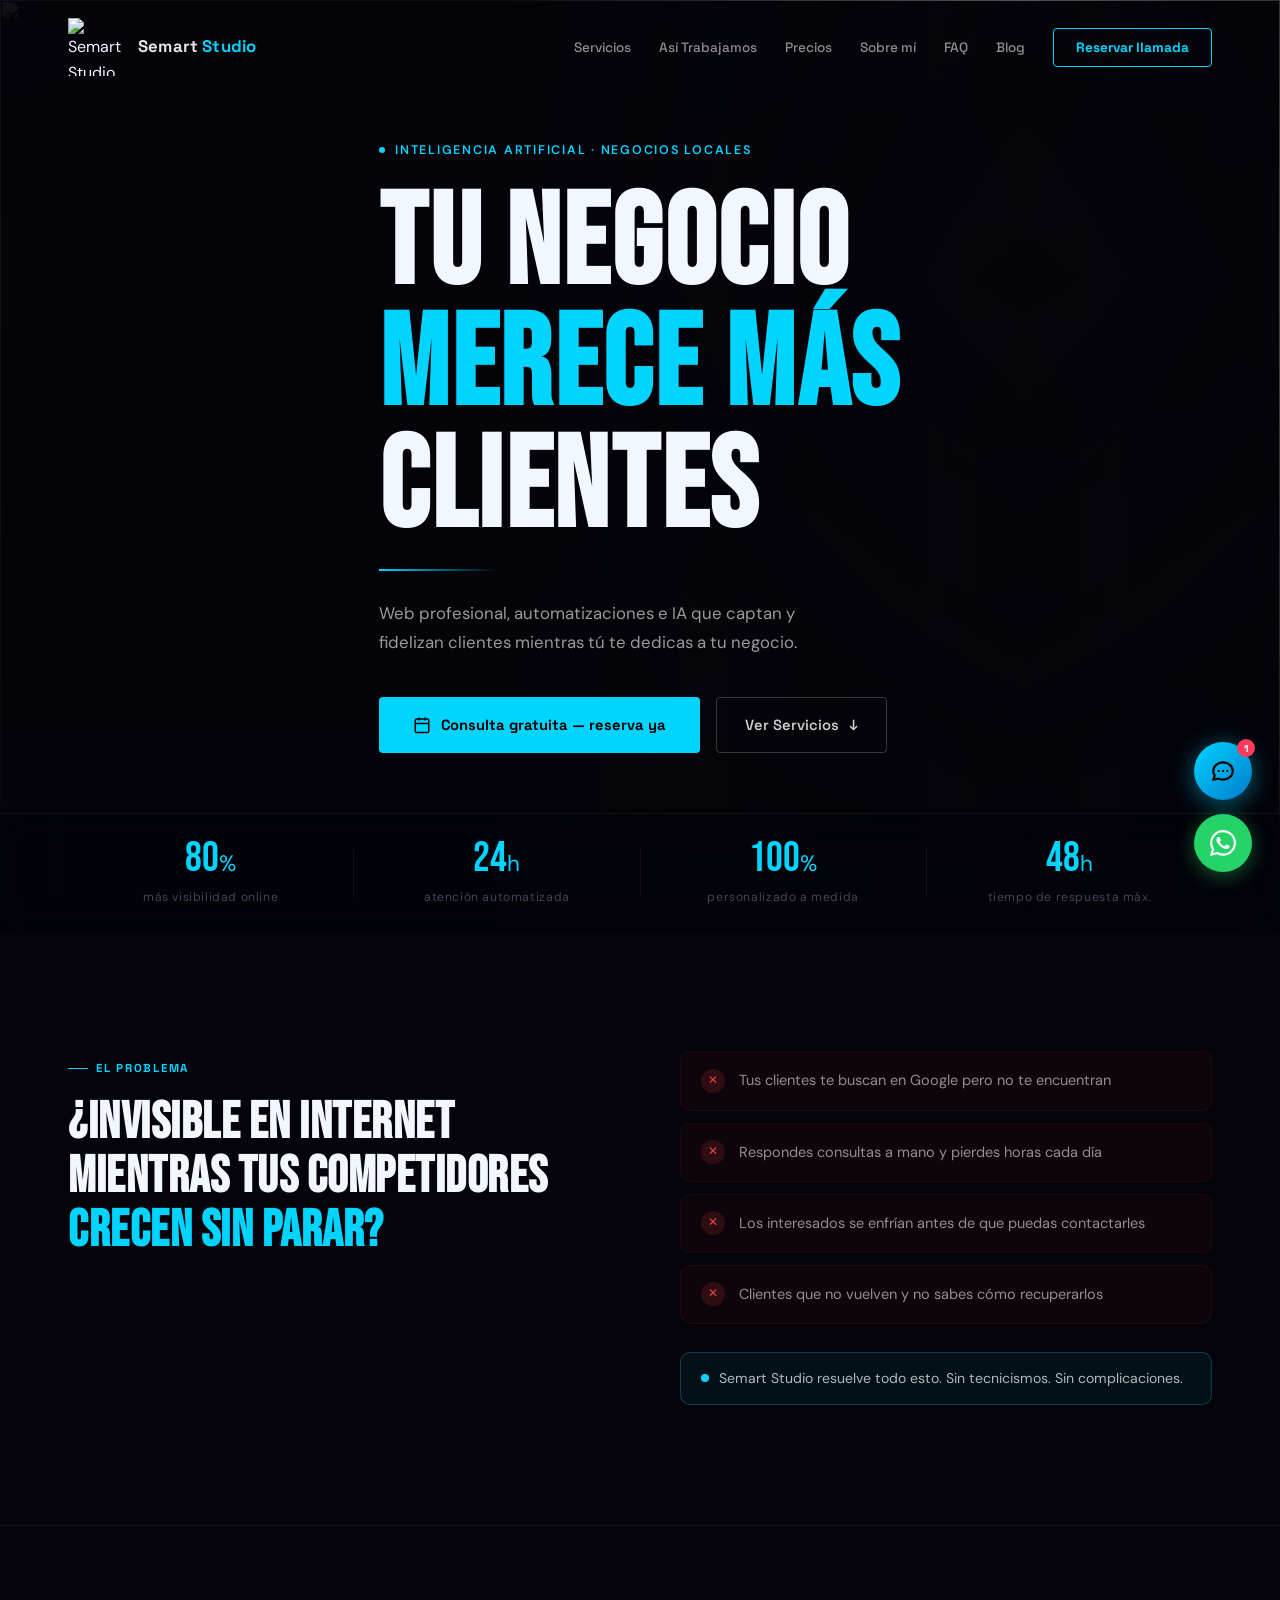
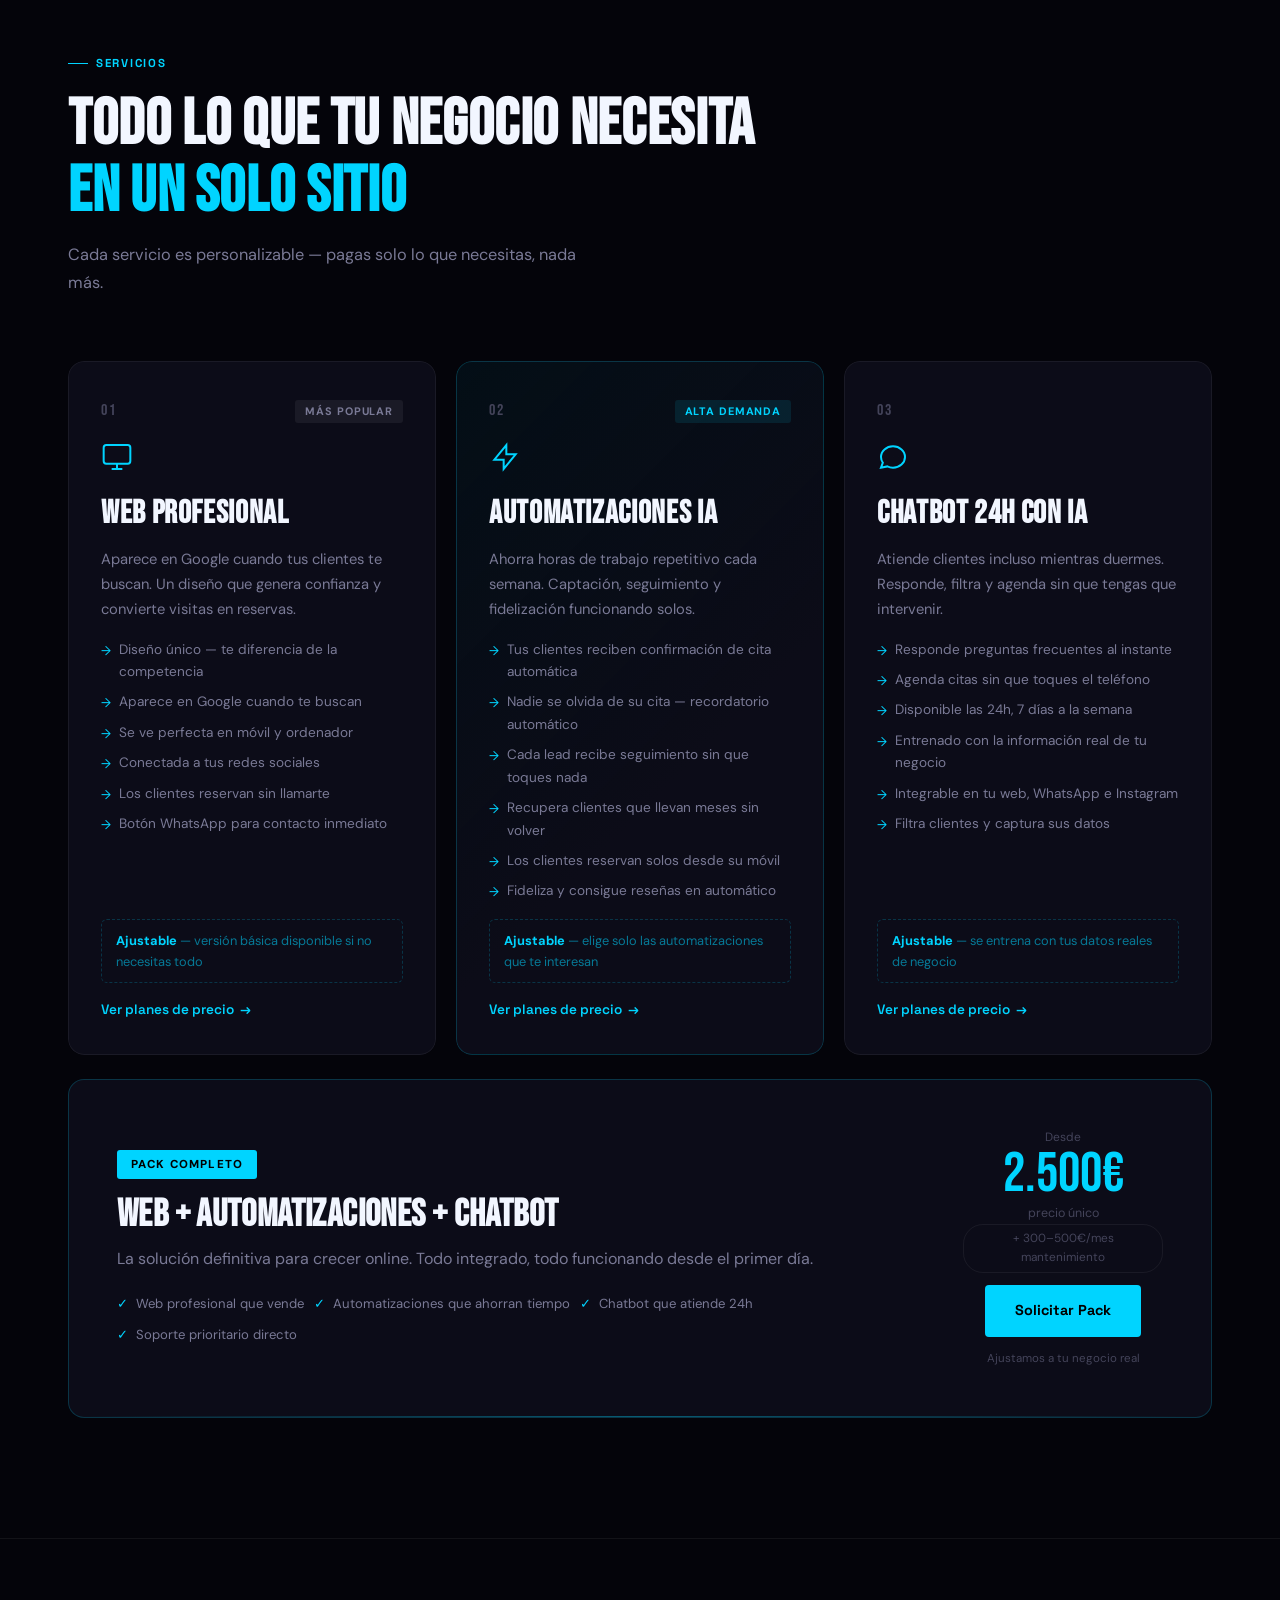
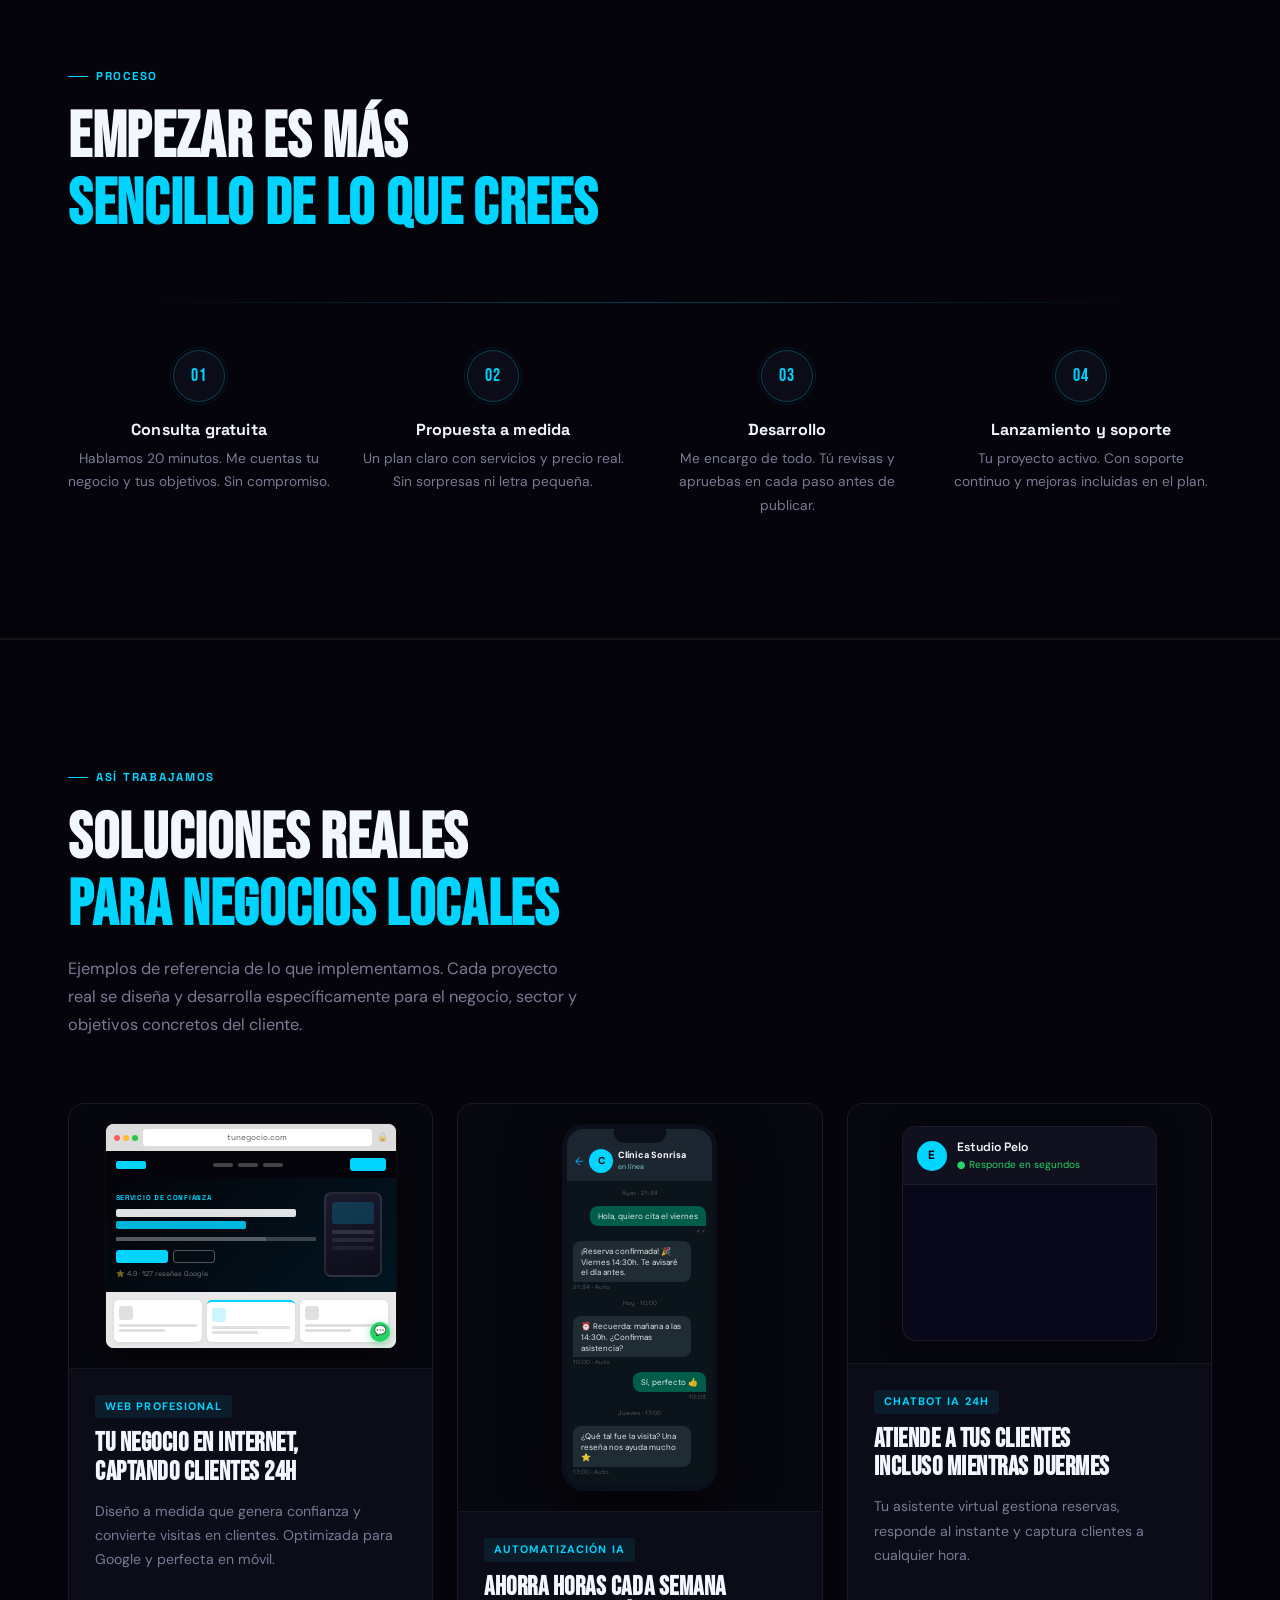
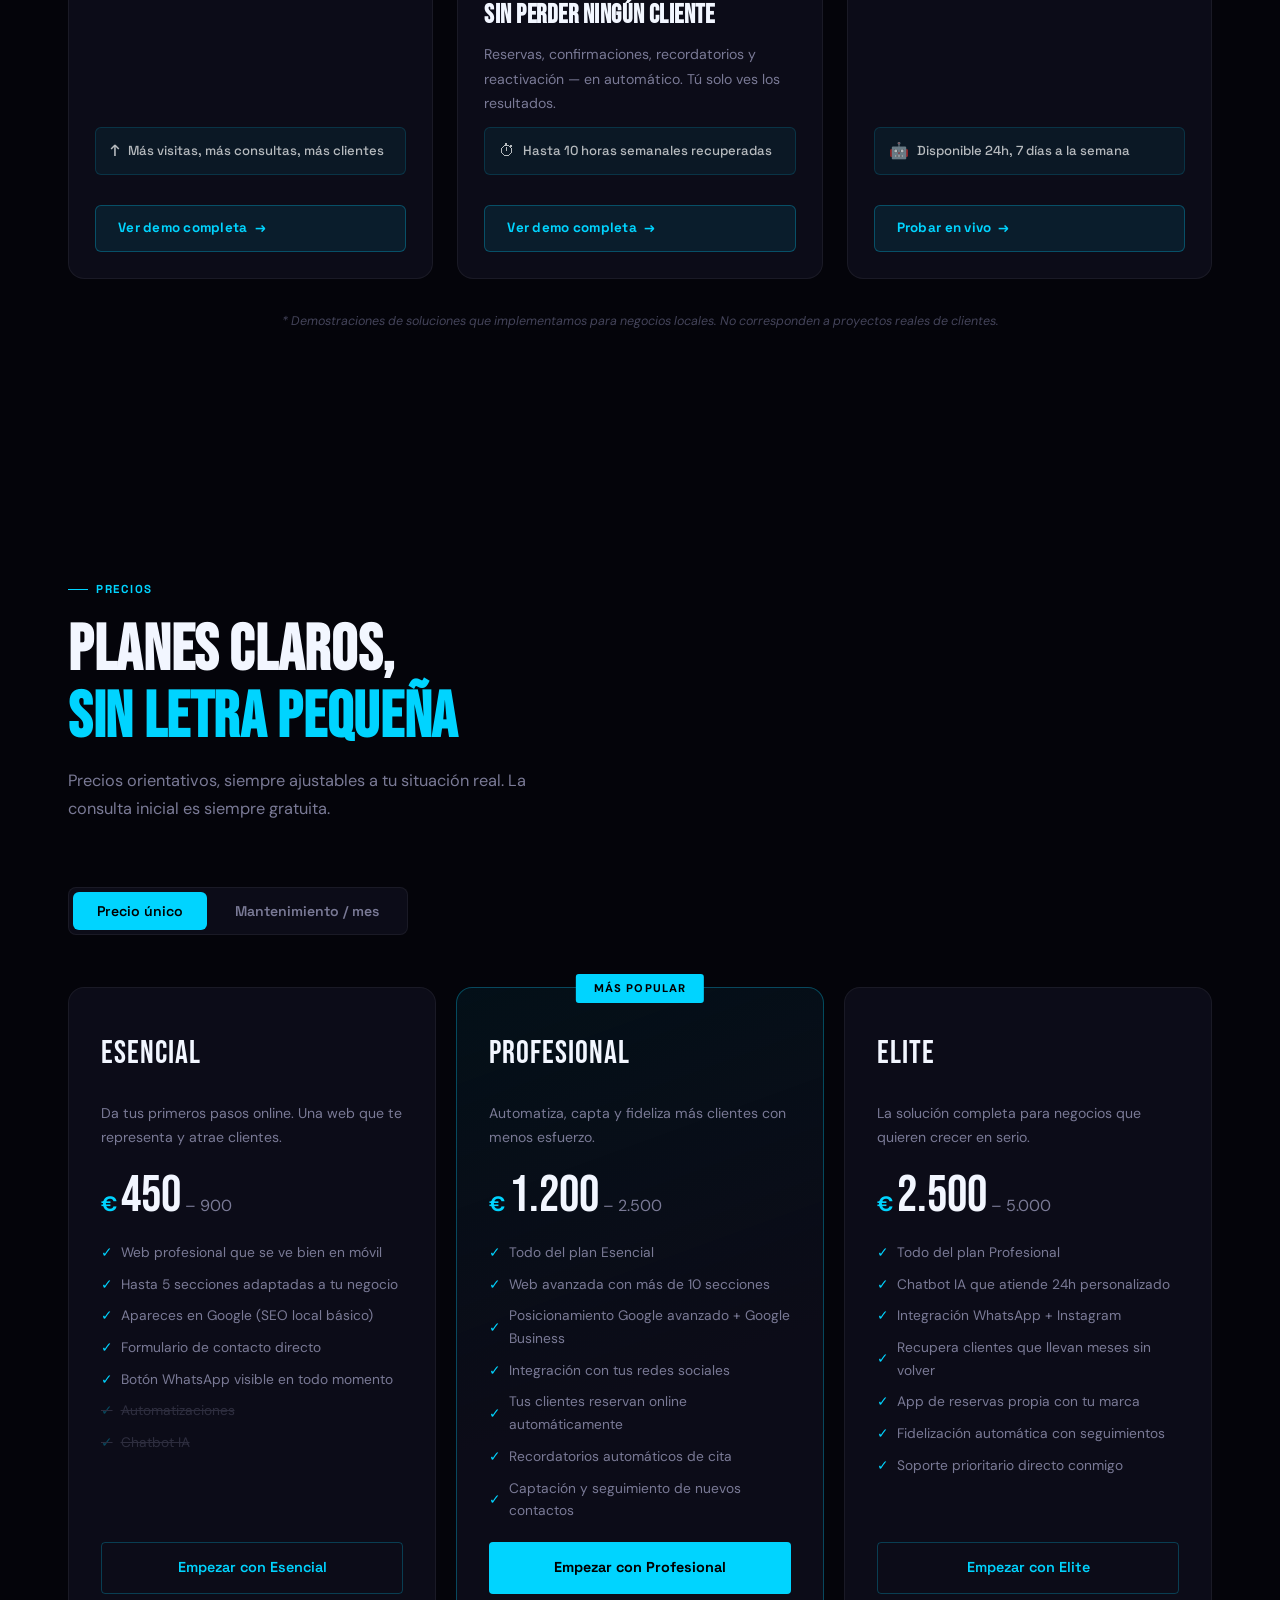
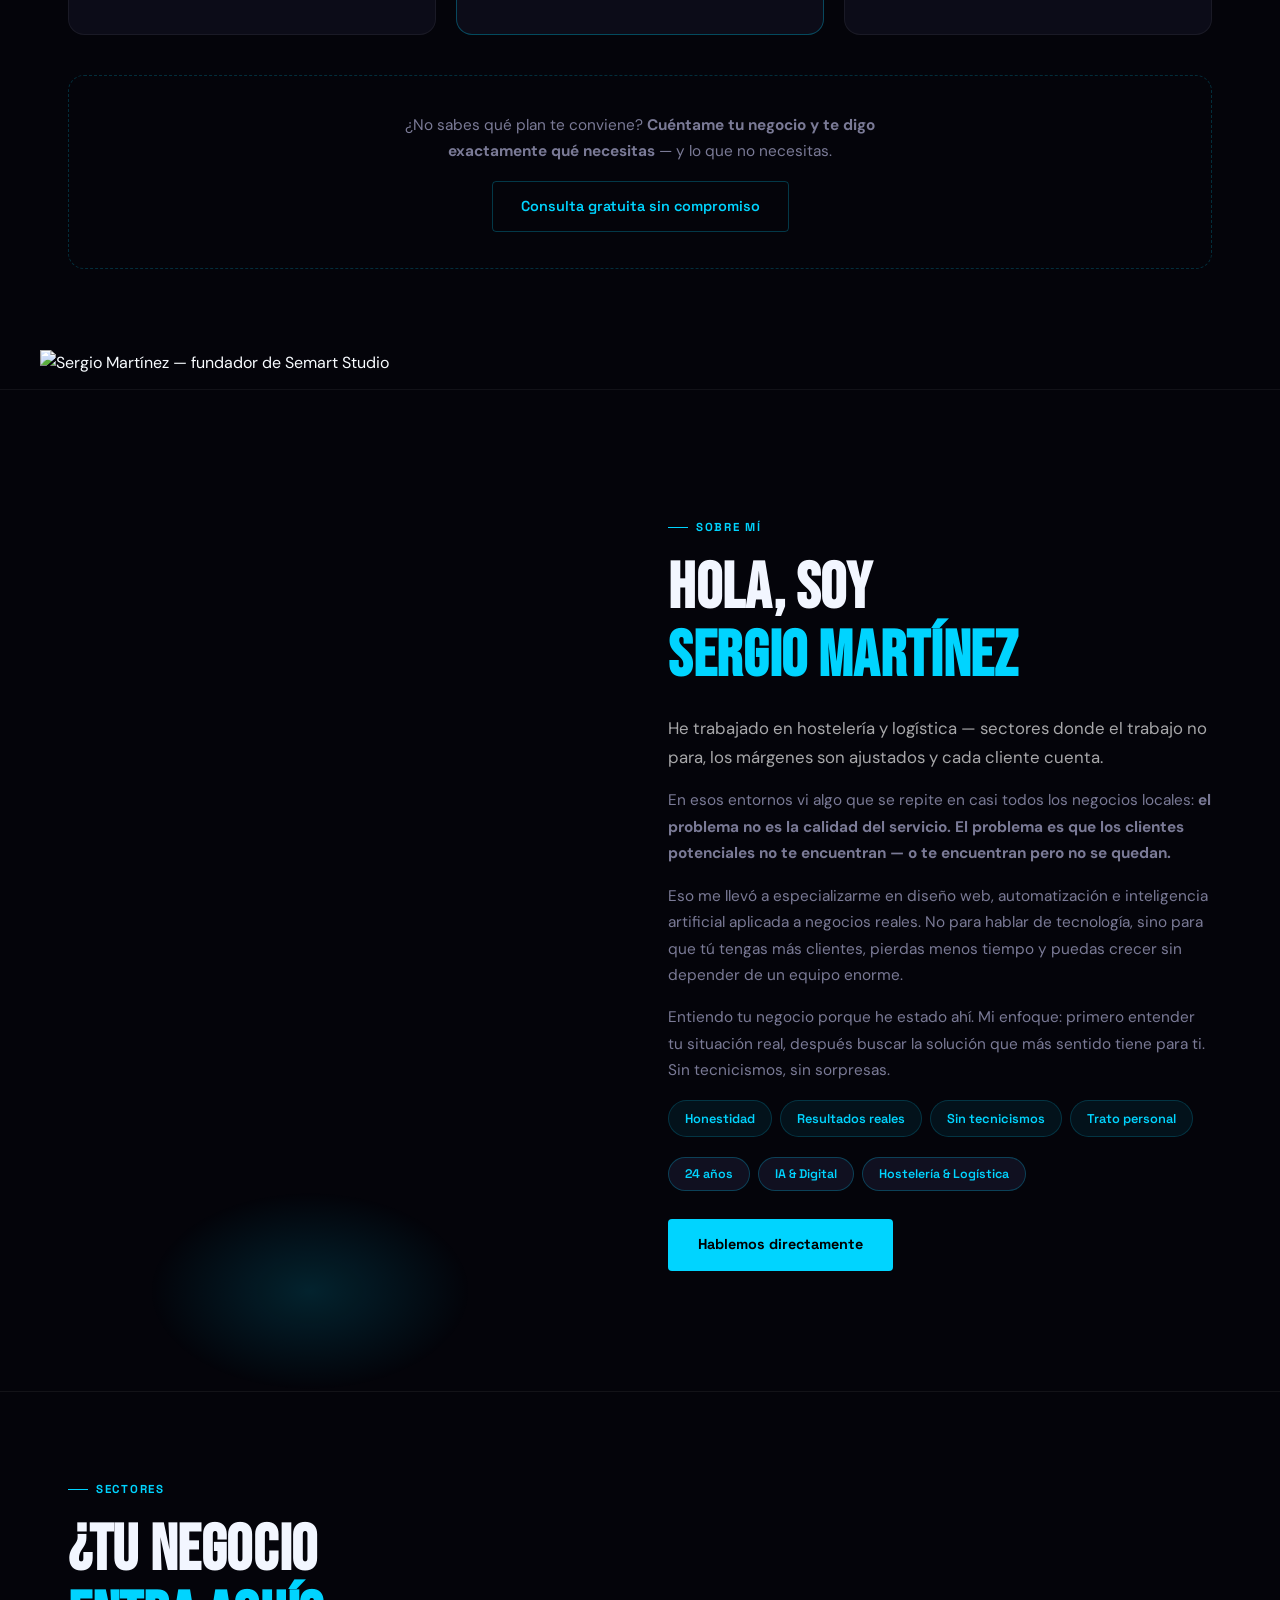
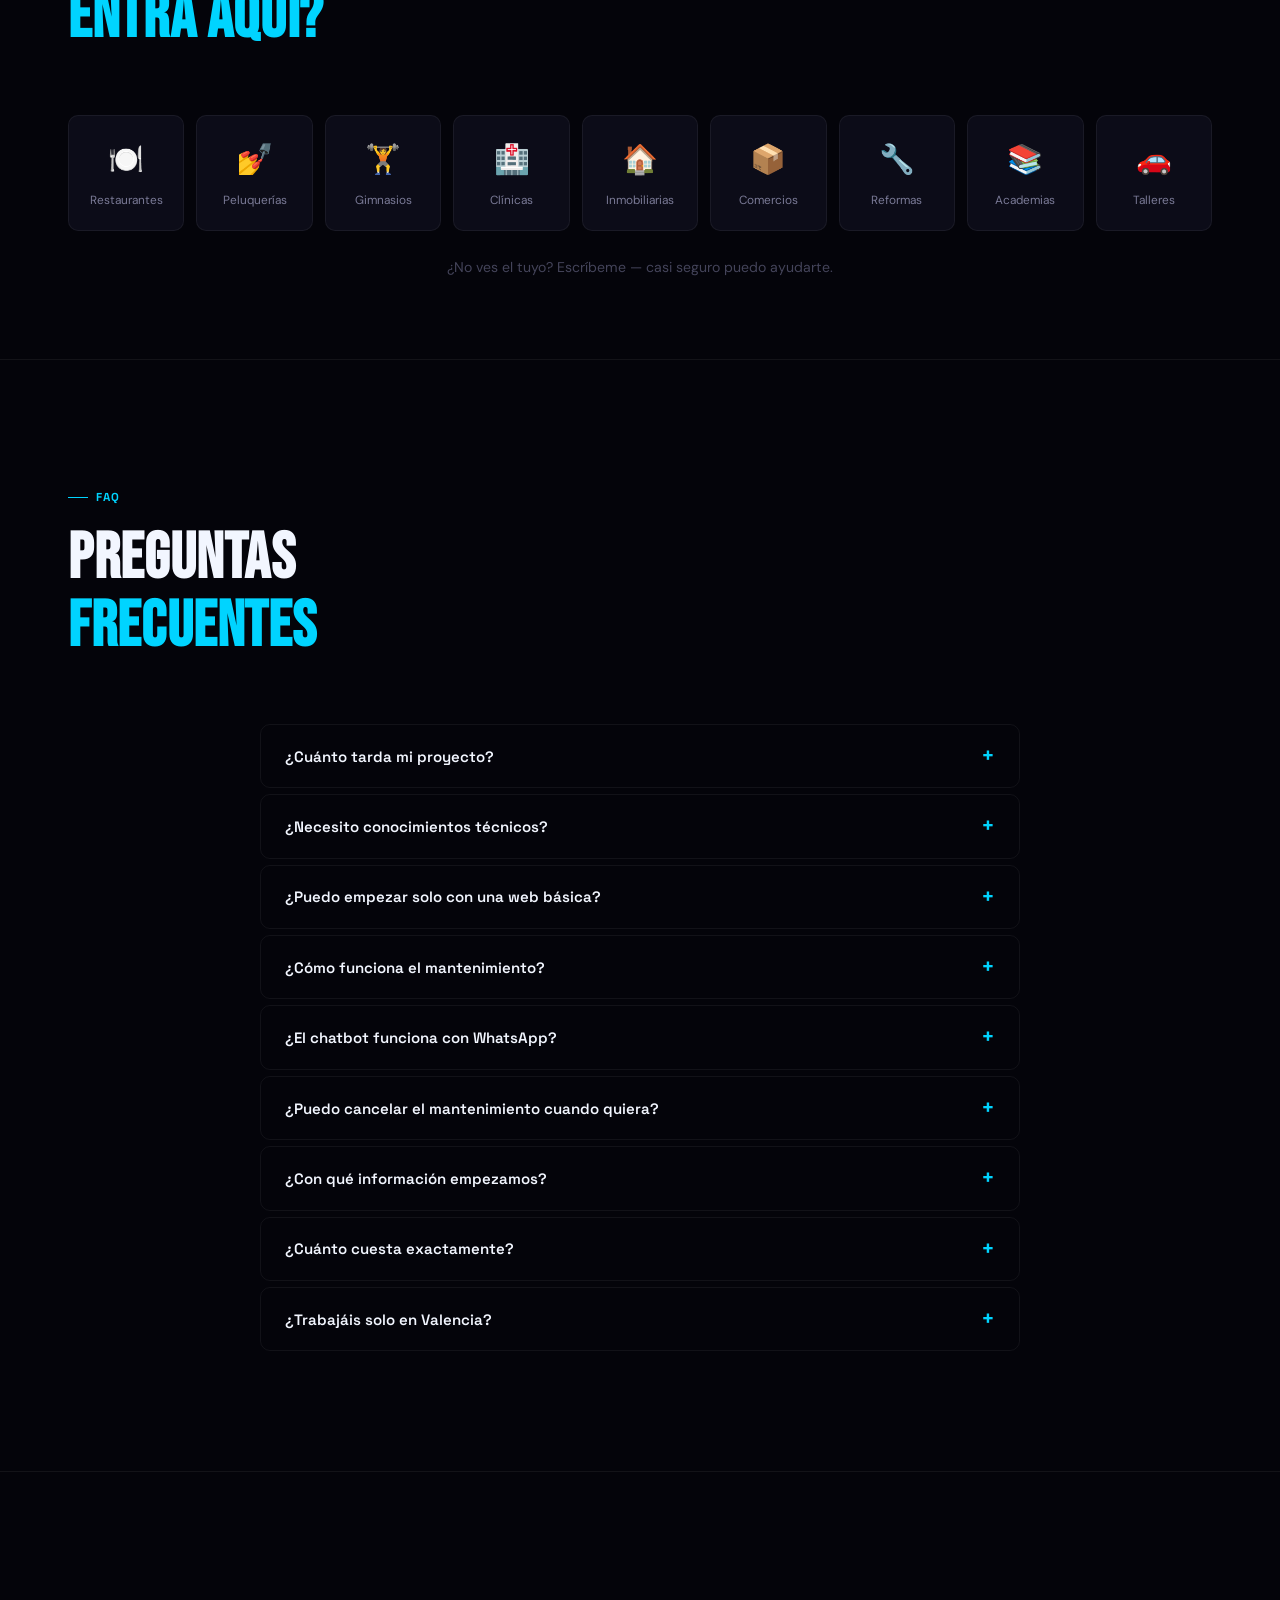
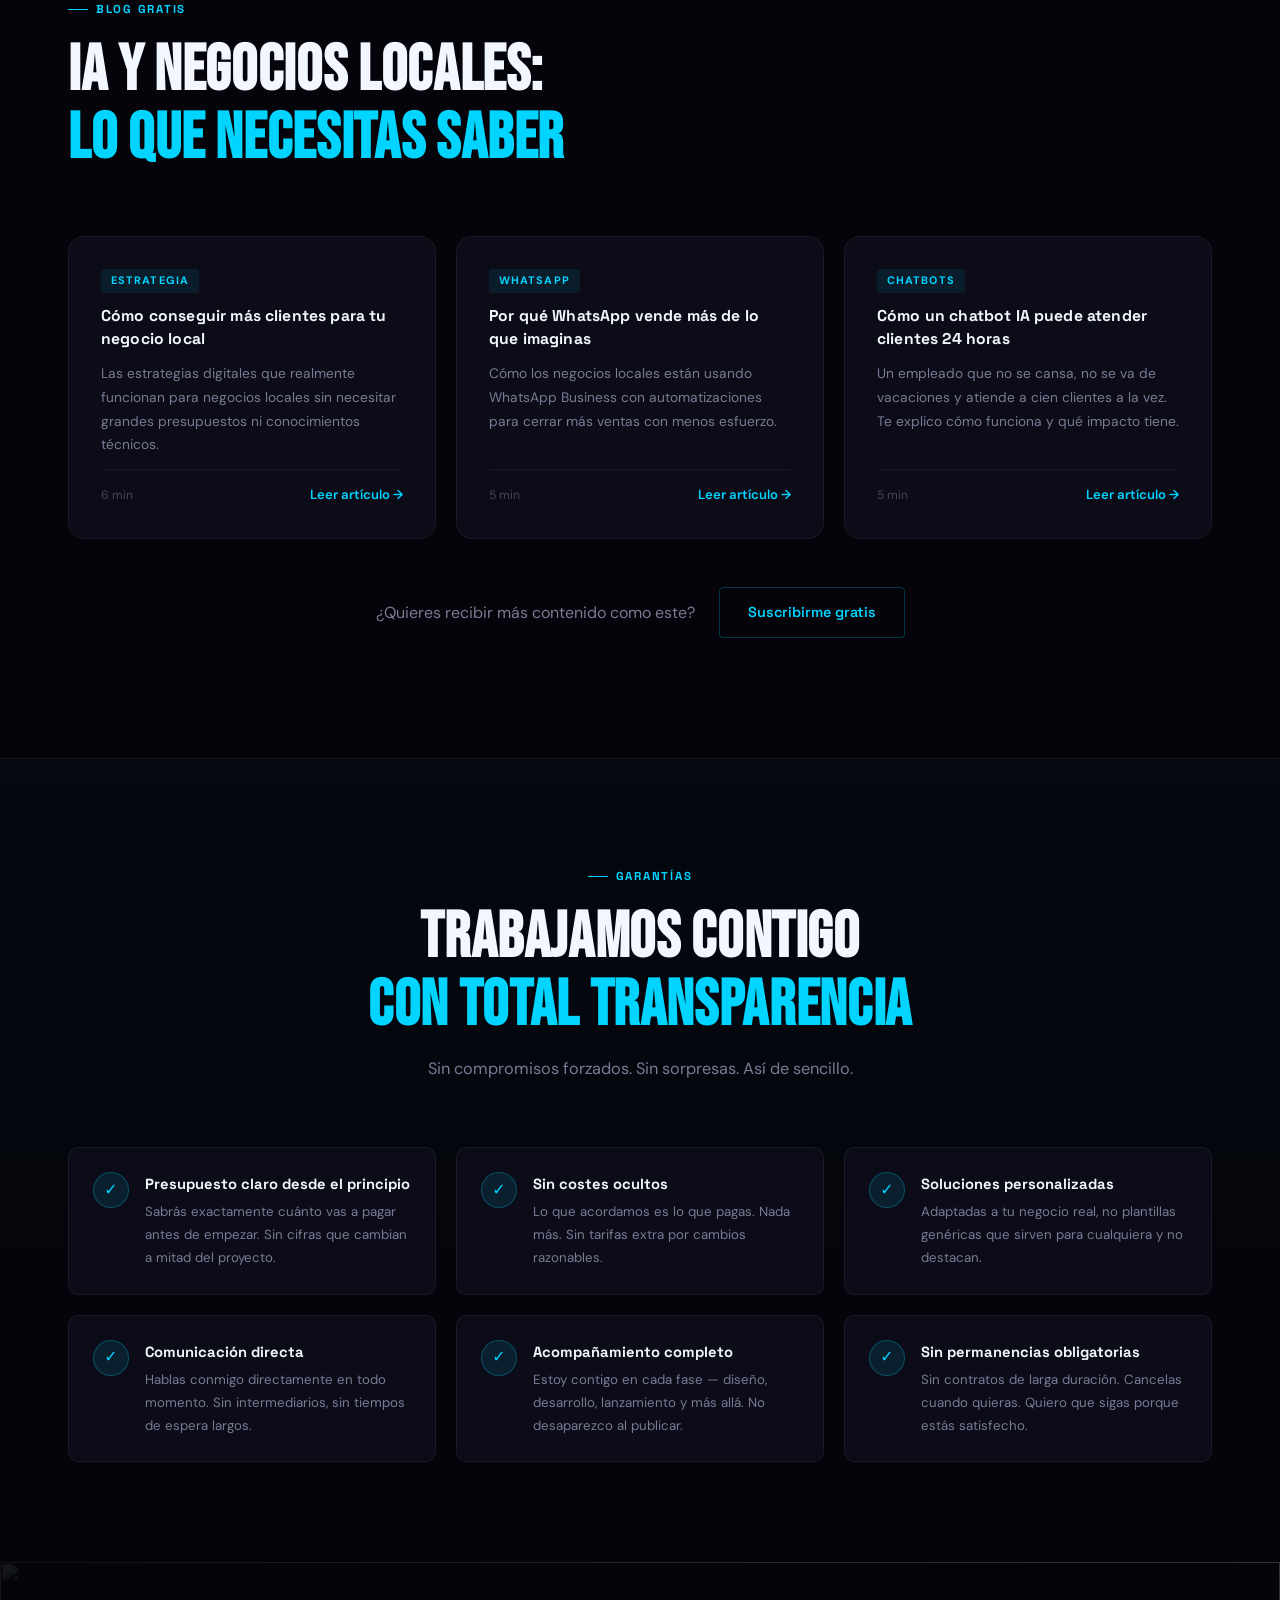
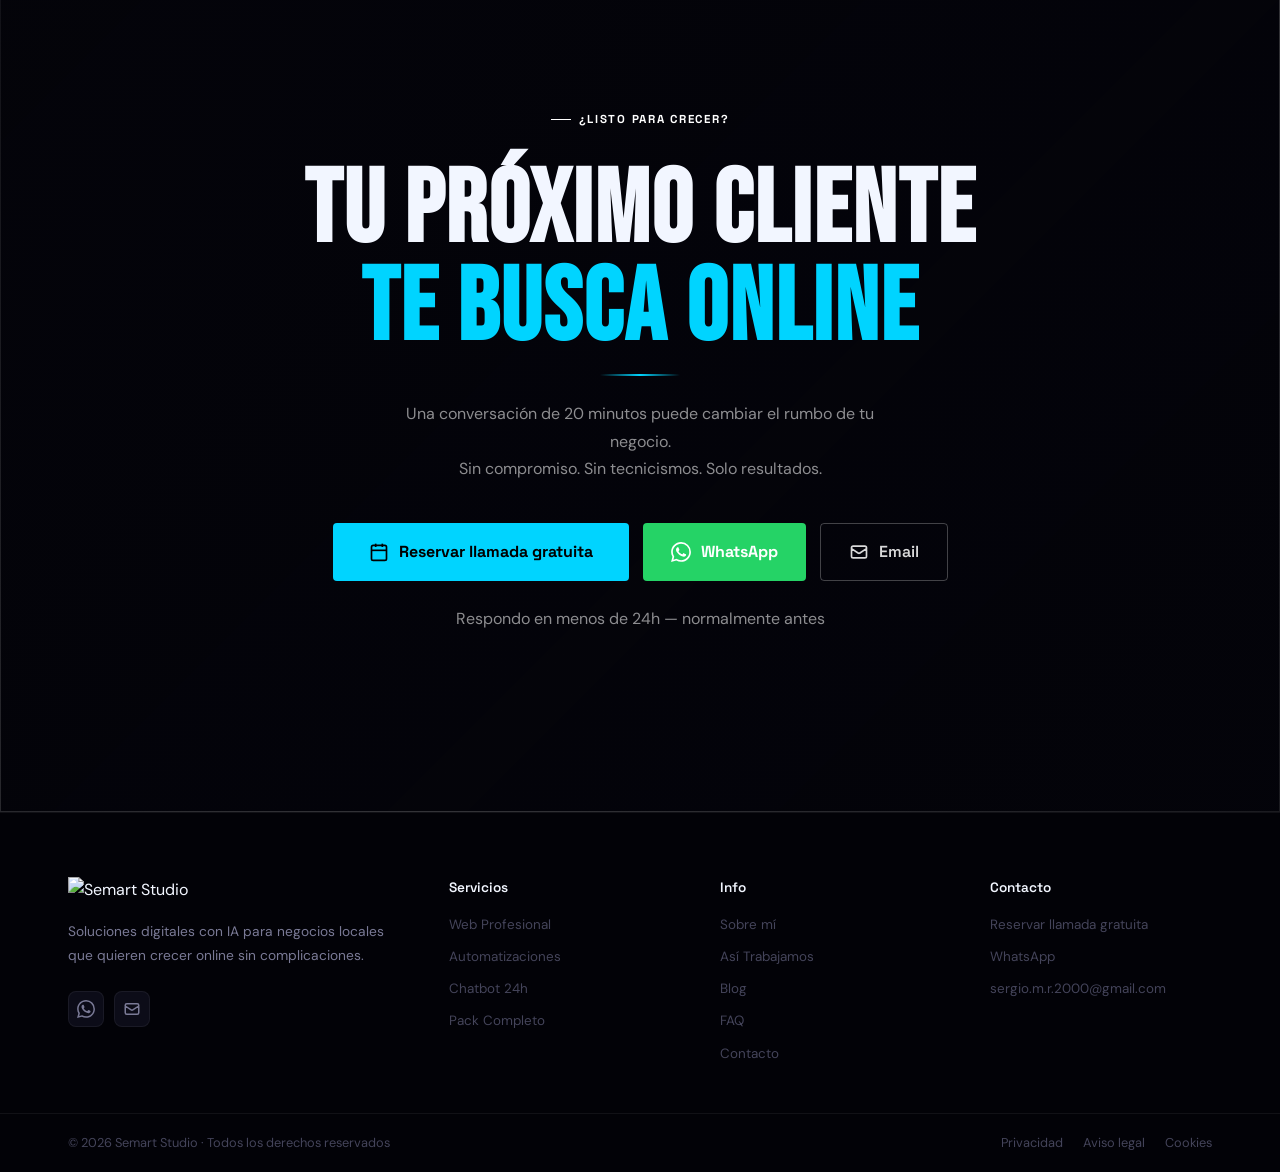
==== commit 67d1dba4: "Mobile: fix clicks, carousel servicios+precios, logo nav, desliza, footer, 2026, fachada" ====
--- a/index.html
+++ b/index.html
@@ -84,7 +84,7 @@
       </a>
       <ul class="nav-links" id="navLinks" role="list">
         <li><a href="#servicios" class="nav-link">Servicios</a></li>
-        <li><a href="#demos" class="nav-link">Demostraciones</a></li>
+        <li><a href="#demos" class="nav-link">Así Trabajamos</a></li>
         <li><a href="#precios" class="nav-link">Precios</a></li>
         <li><a href="#sobre-mi" class="nav-link">Sobre mí</a></li>
         <li><a href="#faq" class="nav-link">FAQ</a></li>
@@ -203,7 +203,8 @@
         <p class="section-sub">Cada servicio es personalizable — pagas solo lo que necesitas, nada más.</p>
       </div>
 
-      <div class="services-grid">
+      <div class="swipe-hint-wrap" aria-hidden="true"><span class="swipe-hint"><svg width="16" height="16" fill="none" viewBox="0 0 24 24" stroke="currentColor" stroke-width="2"><path stroke-linecap="round" stroke-linejoin="round" d="M9 5l-7 7 7 7"/></svg> Desliza <svg width="16" height="16" fill="none" viewBox="0 0 24 24" stroke="currentColor" stroke-width="2"><path stroke-linecap="round" stroke-linejoin="round" d="M15 5l7 7-7 7"/></svg></span></div>
+      <div class="services-grid services-carousel">
 
         <!-- Web Profesional -->
         <article class="svc-card" id="web-profesional">
@@ -358,9 +359,9 @@
   <section class="demos-section" id="demos" aria-label="Demostraciones reales">
     <div class="container">
       <div class="section-header">
-        <span class="label-tag">Así trabajamos</span>
+        <span class="label-tag">Así Trabajamos</span>
         <h2 class="section-title">Soluciones reales<br/><em>para negocios locales</em></h2>
-        <p class="section-sub">Ejemplos de las soluciones que implementamos. Son demostraciones, no proyectos de clientes reales.</p>
+        <p class="section-sub">Ejemplos de referencia de lo que implementamos. Cada proyecto real se diseña y desarrolla específicamente para el negocio, sector y objetivos concretos del cliente.</p>
       </div>
 
       <div class="demos-grid">
@@ -515,7 +516,8 @@
         <button class="price-tab" id="tabMensual" aria-pressed="false">Mantenimiento / mes</button>
       </div>
 
-      <div class="pricing-grid">
+      <div class="swipe-hint-wrap" aria-hidden="true"><span class="swipe-hint"><svg width="16" height="16" fill="none" viewBox="0 0 24 24" stroke="currentColor" stroke-width="2"><path stroke-linecap="round" stroke-linejoin="round" d="M9 5l-7 7 7 7"/></svg> Desliza <svg width="16" height="16" fill="none" viewBox="0 0 24 24" stroke="currentColor" stroke-width="2"><path stroke-linecap="round" stroke-linejoin="round" d="M15 5l7 7-7 7"/></svg></span></div>
+      <div class="pricing-grid pricing-carousel">
 
         <div class="price-card reveal">
           <div class="price-label">Esencial</div>
@@ -846,13 +848,12 @@
       <div class="footer-brand">
         <img src="img/logo-transparent.png" alt="Semart Studio" class="footer-logo" width="auto" height="52" loading="lazy" />
         <p>Soluciones digitales con IA para negocios locales que quieren crecer online sin complicaciones.</p>
-        <div class="footer-social" aria-label="Redes sociales">
-          <!-- REEMPLAZA # por tu URL real de Instagram -->
-          <a href="#" aria-label="Instagram de Semart Studio" class="soc-link">
-            <svg xmlns="http://www.w3.org/2000/svg" width="18" height="18" fill="none" viewBox="0 0 24 24" stroke="currentColor" stroke-width="2" aria-hidden="true"><rect x="2" y="2" width="20" height="20" rx="5"/><path d="M16 11.37A4 4 0 1112.63 8 4 4 0 0116 11.37z"/><line x1="17.5" y1="6.5" x2="17.51" y2="6.5"/></svg>
-          </a>
+        <div class="footer-social" aria-label="Contacto">
           <a href="https://wa.me/34XXXXXXXXX" aria-label="WhatsApp de Semart Studio" class="soc-link" target="_blank" rel="noopener noreferrer">
             <svg xmlns="http://www.w3.org/2000/svg" width="18" height="18" viewBox="0 0 24 24" fill="currentColor" aria-hidden="true"><path d="M17.472 14.382c-.297-.149-1.758-.867-2.03-.967-.273-.099-.471-.148-.67.15-.197.297-.767.966-.94 1.164-.173.199-.347.223-.644.075-.297-.15-1.255-.463-2.39-1.475-.883-.788-1.48-1.761-1.653-2.059-.173-.297-.018-.458.13-.606.134-.133.298-.347.446-.52.149-.174.198-.298.298-.497.099-.198.05-.371-.025-.52-.075-.149-.669-1.612-.916-2.207-.242-.579-.487-.5-.669-.51-.173-.008-.371-.01-.57-.01-.198 0-.52.074-.792.372-.272.297-1.04 1.016-1.04 2.479 0 1.462 1.065 2.875 1.213 3.074.149.198 2.096 3.2 5.077 4.487.709.306 1.262.489 1.694.625.712.227 1.36.195 1.871.118.571-.085 1.758-.719 2.006-1.413.248-.694.248-1.289.173-1.413-.074-.124-.272-.198-.57-.347m-5.421 7.403h-.004a9.87 9.87 0 01-5.031-1.378l-.361-.214-3.741.982.998-3.648-.235-.374a9.86 9.86 0 01-1.51-5.26c.001-5.45 4.436-9.884 9.888-9.884 2.64 0 5.122 1.03 6.988 2.898a9.825 9.825 0 012.893 6.994c-.003 5.45-4.437 9.884-9.885 9.884m8.413-18.297A11.815 11.815 0 0012.05 0C5.495 0 .16 5.335.157 11.892c0 2.096.547 4.142 1.588 5.945L.057 24l6.305-1.654a11.882 11.882 0 005.683 1.448h.005c6.554 0 11.89-5.335 11.893-11.893a11.821 11.821 0 00-3.48-8.413z"/></svg>
+          </a>
+          <a href="mailto:sergio.m.r.2000@gmail.com" aria-label="Email de Semart Studio" class="soc-link">
+            <svg xmlns="http://www.w3.org/2000/svg" width="18" height="18" fill="none" viewBox="0 0 24 24" stroke="currentColor" stroke-width="2" aria-hidden="true"><path stroke-linecap="round" stroke-linejoin="round" d="M3 8l7.89 5.26a2 2 0 002.22 0L21 8M5 19h14a2 2 0 002-2V7a2 2 0 00-2-2H5a2 2 0 00-2 2v10a2 2 0 002 2z"/></svg>
           </a>
         </div>
       </div>
@@ -866,7 +867,7 @@
       <div class="footer-col">
         <h4>Info</h4>
         <a href="#sobre-mi">Sobre mí</a>
-        <a href="#demos">Demostraciones</a>
+        <a href="#demos">Así Trabajamos</a>
         <a href="#blog">Blog</a>
         <a href="#faq">FAQ</a>
         <a href="#contacto">Contacto</a>
@@ -881,7 +882,7 @@
     </div>
     <div class="footer-bottom">
       <div class="container footer-bottom-inner">
-        <p>© 2025 Semart Studio · Todos los derechos reservados</p>
+        <p>© 2026 Semart Studio · Todos los derechos reservados</p>
         <div class="footer-legal">
           <a href="#">Privacidad</a>
           <a href="#">Aviso legal</a>
--- a/styles.css
+++ b/styles.css
@@ -1094,14 +1094,14 @@
   left: calc((100vw - var(--max-w)) / 2);
   bottom: 0;
   top: -40px;
-  width: 480px;
+  width: 540px;
   z-index: 2;
   pointer-events: none;
 }
 .about-img-big {
   width: 100%;
   height: 100%;
-  object-fit: contain;
+  object-fit: cover;
   object-position: center top;
   display: block;
   filter: brightness(1) contrast(1.05) saturate(0.92);
@@ -1117,7 +1117,7 @@
 }
 .about-grid {
   display: grid;
-  grid-template-columns: 460px 1fr;
+  grid-template-columns: 520px 1fr;
   gap: 80px;
   align-items: center;
   position: relative;
@@ -1541,6 +1541,8 @@
 }
 
 @media (max-width: 768px) {
+  /* Hide text label next to logo on mobile to avoid overlap with hamburger */
+  .nav-logo-label { display: none !important; }
   .nav-links {
     display: none;
     position: fixed;
@@ -1585,6 +1587,82 @@
   .demos-grid { max-width: 100%; }
   .garantias-grid { grid-template-columns: 1fr; }
   .pack-card { padding: 28px 20px; }
+  /* Fachada images less zoomed on small screens */
+  .hero-bg-img { object-position: 30% center; }
+  .cta-bg-img img { object-position: center center; }
+}
+
+/* ===== SWIPE HINT ===== */
+.swipe-hint-wrap {
+  display: none;
+  justify-content: center;
+  margin-bottom: 12px;
+}
+.swipe-hint {
+  display: inline-flex;
+  align-items: center;
+  gap: 8px;
+  font-size: 0.75rem;
+  font-weight: 600;
+  color: var(--dim);
+  font-family: 'Space Grotesk', sans-serif;
+  letter-spacing: 0.06em;
+  text-transform: uppercase;
+  animation: swipeAnim 1.8s ease-in-out infinite;
+}
+.swipe-hint svg { opacity: 0.6; flex-shrink: 0; }
+@keyframes swipeAnim {
+  0%,100% { opacity: 0.5; transform: translateX(0); }
+  50% { opacity: 1; transform: translateX(3px); }
+}
+
+/* ===== MOBILE HORIZONTAL CAROUSEL (services + pricing) ===== */
+@media (max-width: 768px) {
+  .swipe-hint-wrap { display: flex; }
+
+  /* Services carousel */
+  .services-carousel {
+    display: flex !important;
+    flex-direction: row !important;
+    overflow-x: auto;
+    scroll-snap-type: x mandatory;
+    scroll-behavior: smooth;
+    -webkit-overflow-scrolling: touch;
+    gap: 14px !important;
+    padding: 4px 20px 20px !important;
+    margin: 0 -20px !important;
+    max-width: none !important;
+    grid-template-columns: unset !important;
+    scrollbar-width: none;
+  }
+  .services-carousel::-webkit-scrollbar { display: none; }
+  .services-carousel .svc-card {
+    flex: 0 0 82vw;
+    min-width: 82vw;
+    scroll-snap-align: start;
+  }
+
+  /* Pricing carousel */
+  .pricing-carousel {
+    display: flex !important;
+    flex-direction: row !important;
+    overflow-x: auto;
+    scroll-snap-type: x mandatory;
+    scroll-behavior: smooth;
+    -webkit-overflow-scrolling: touch;
+    gap: 14px !important;
+    padding: 4px 20px 20px !important;
+    margin: 0 -20px !important;
+    max-width: none !important;
+    grid-template-columns: unset !important;
+    scrollbar-width: none;
+  }
+  .pricing-carousel::-webkit-scrollbar { display: none; }
+  .pricing-carousel .price-card {
+    flex: 0 0 82vw;
+    min-width: 82vw;
+    scroll-snap-align: start;
+  }
 }
 
 /* ===== BROWSER MOCKUP V2 ===== */
@@ -1853,12 +1931,14 @@
   flex-direction: column;
   align-items: flex-end;
   gap: 12px;
+  pointer-events: none; /* wrapper never blocks clicks */
 }
 .bot-trigger {
   width: 58px; height: 58px;
   border-radius: 50%;
   background: linear-gradient(135deg, var(--cyan) 0%, #007ACC 100%);
   border: none;
+  pointer-events: auto; /* always clickable */
   display: flex;
   align-items: center;
   justify-content: center;
@@ -1926,7 +2006,7 @@
 .bot-window.open {
   opacity: 1;
   transform: translateY(0) scale(1);
-  pointer-events: all;
+  pointer-events: all; /* only active when chat is open */
 }
 .bot-win-head {
   background: linear-gradient(135deg, #001D26 0%, #00121A 100%);
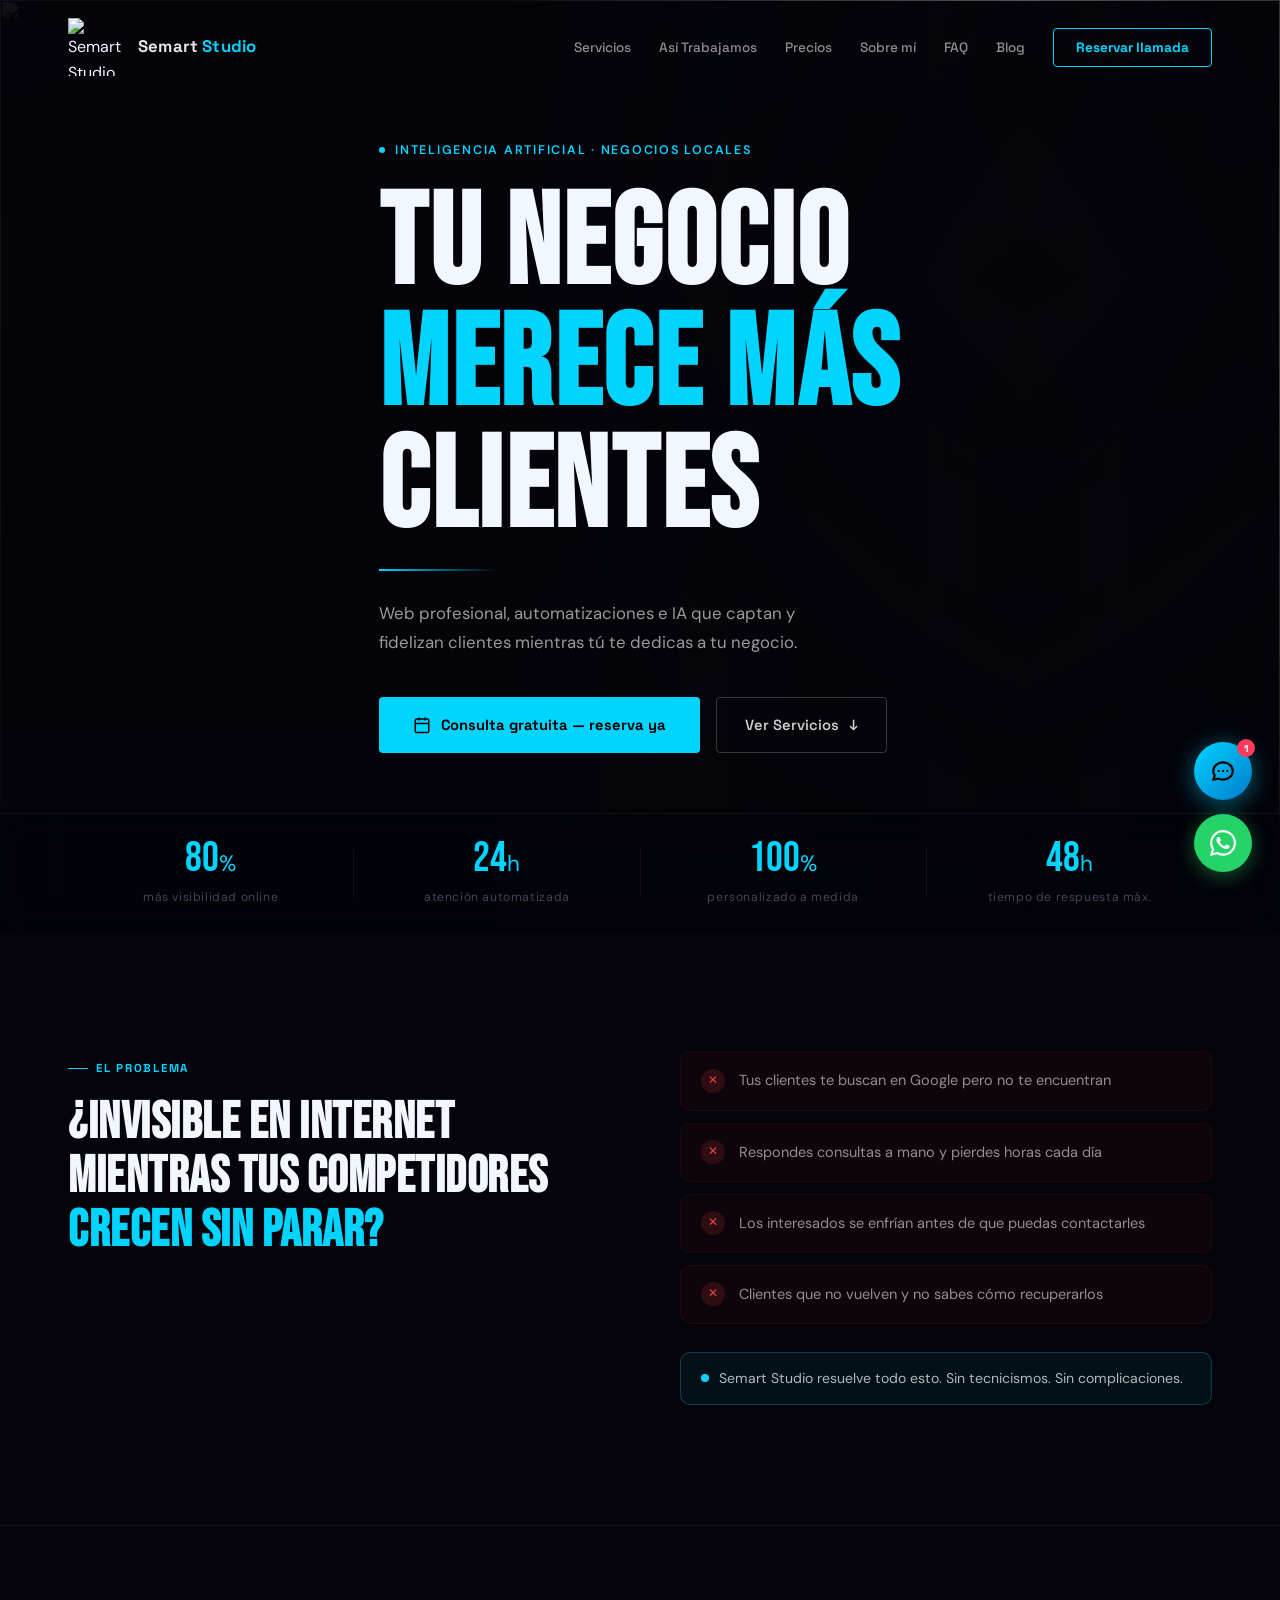
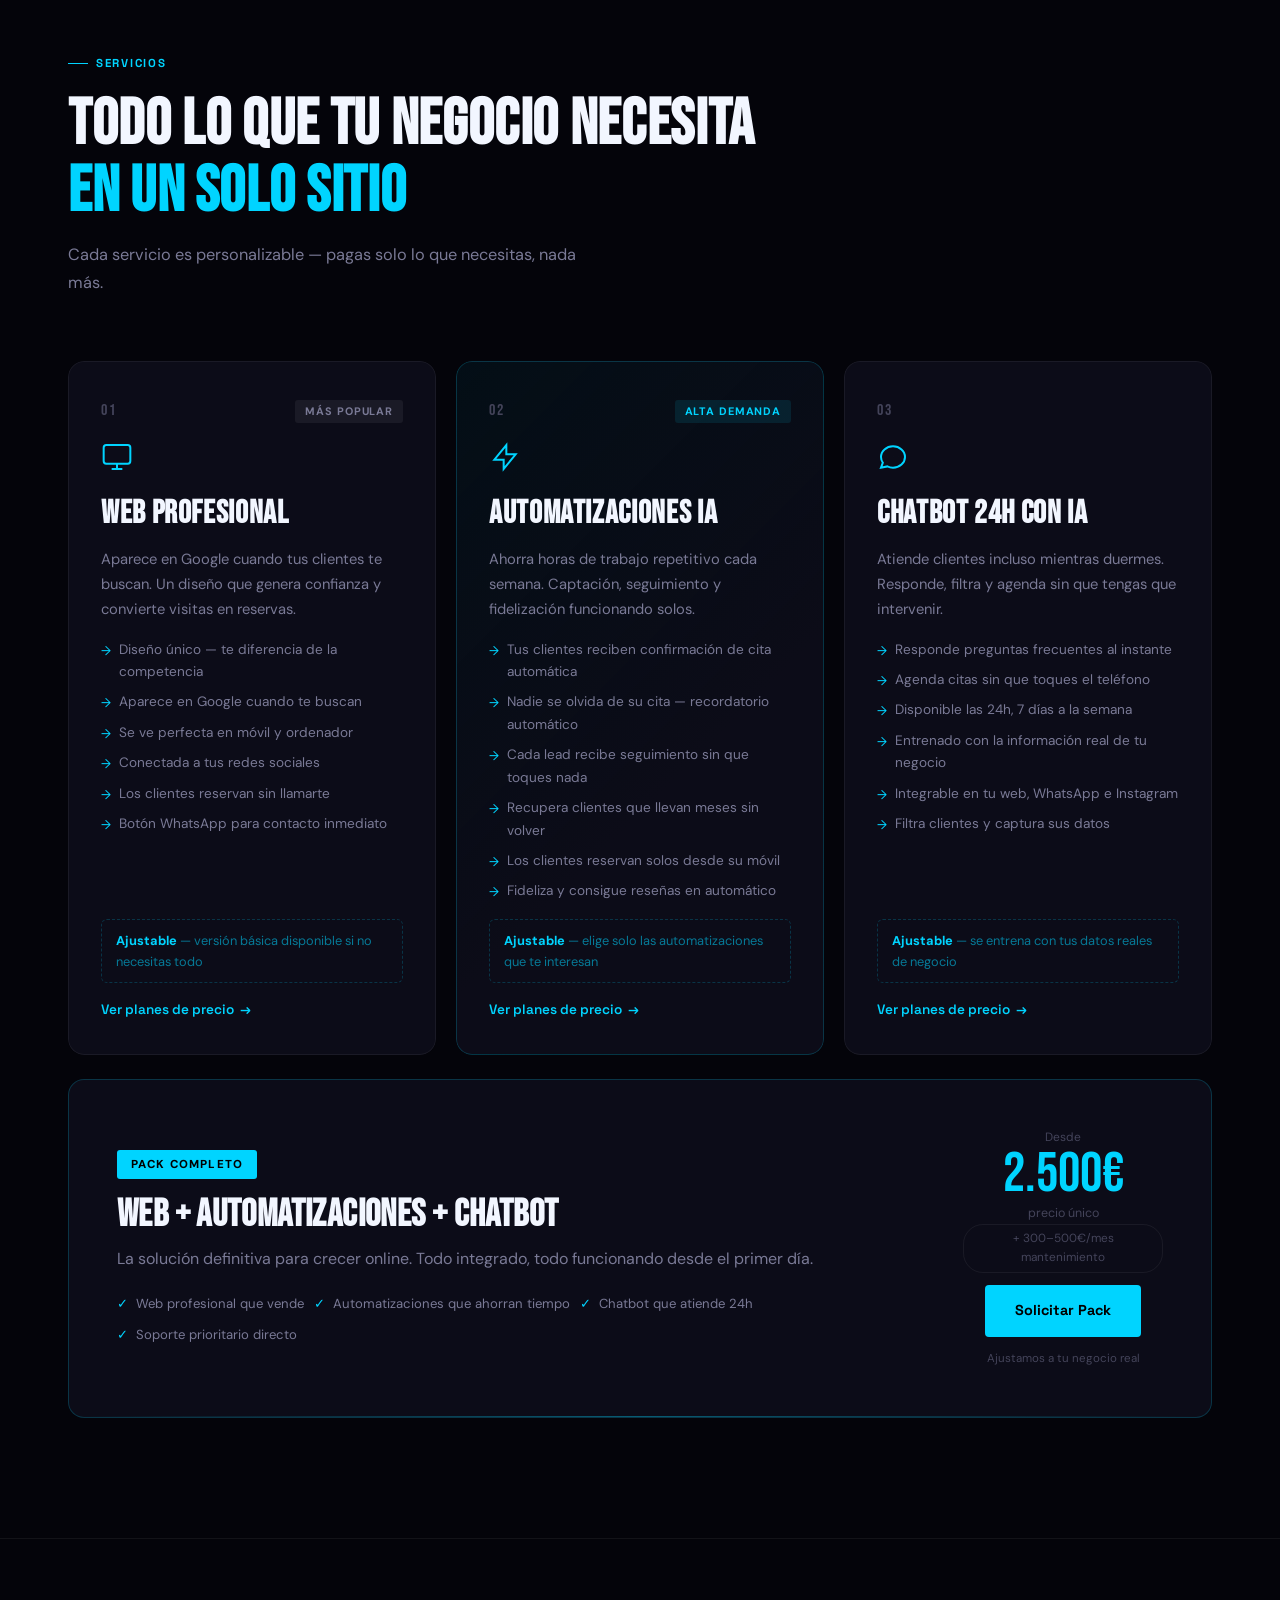
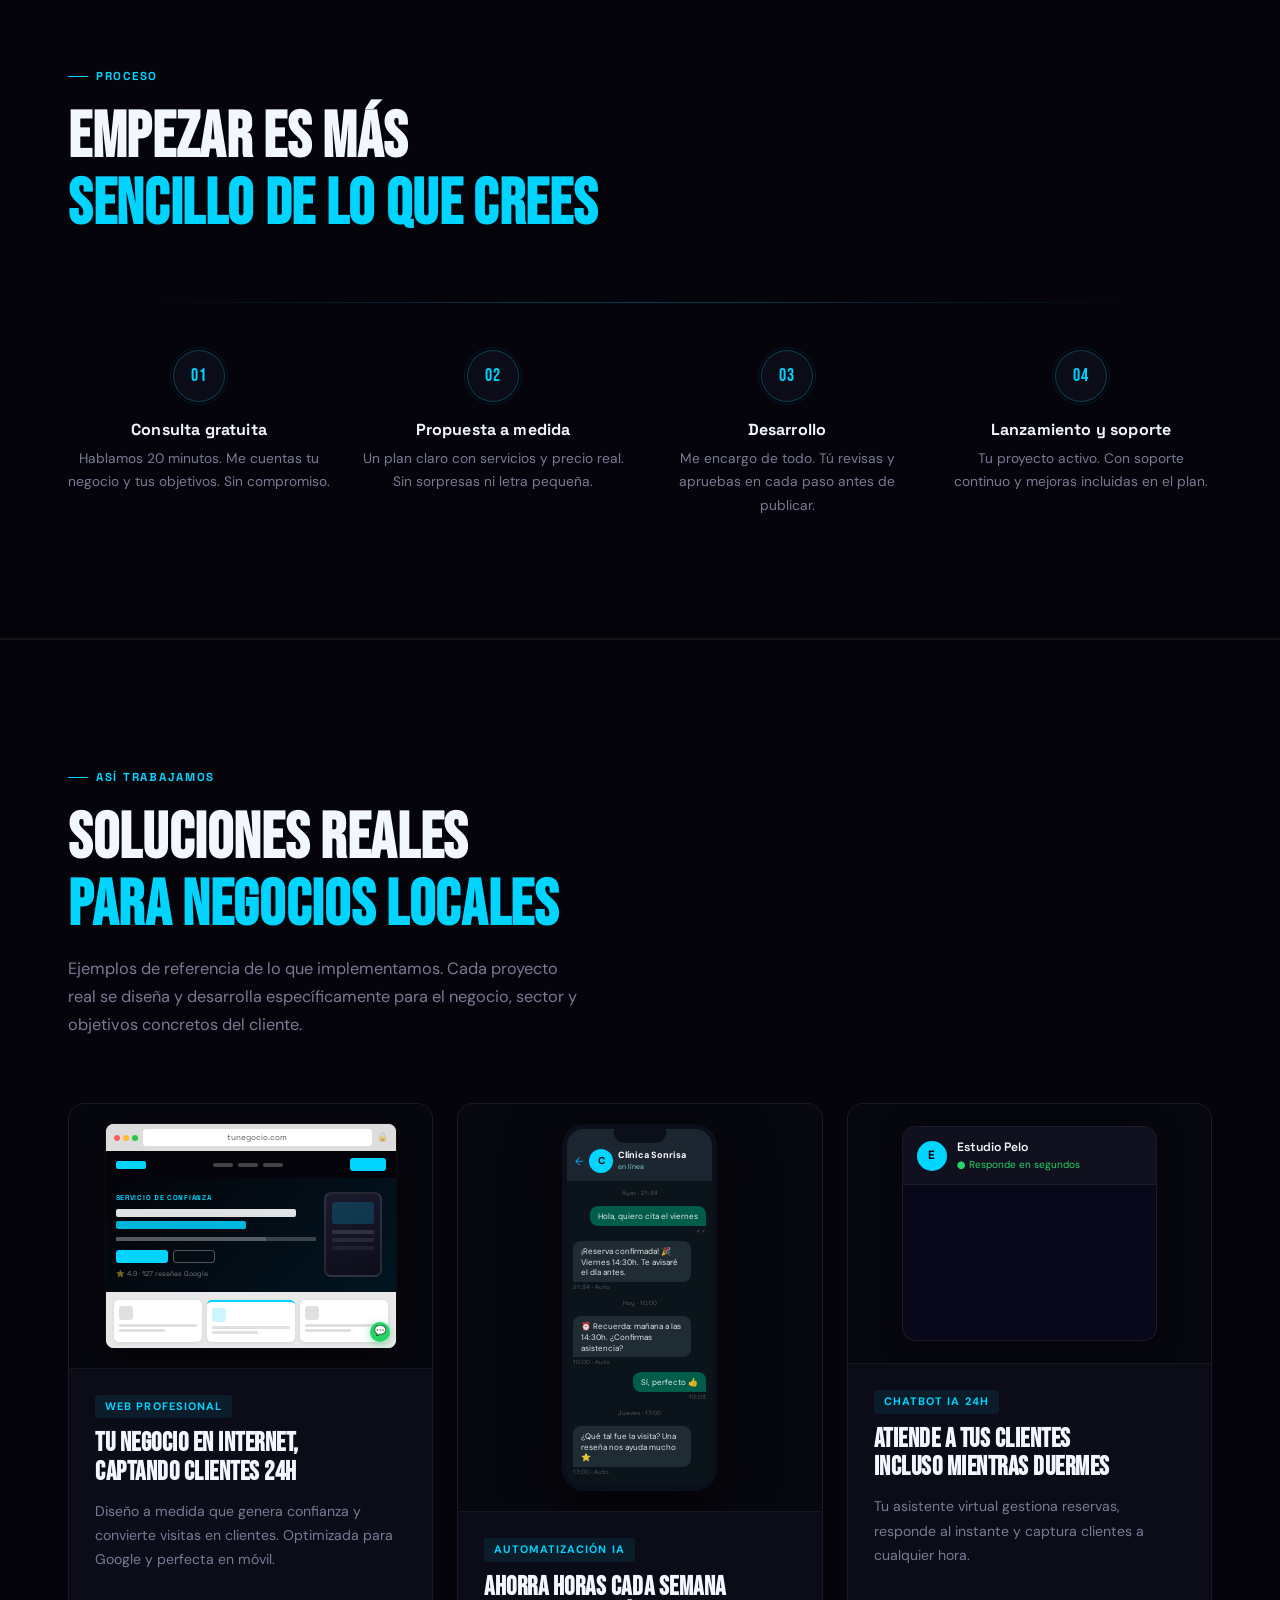
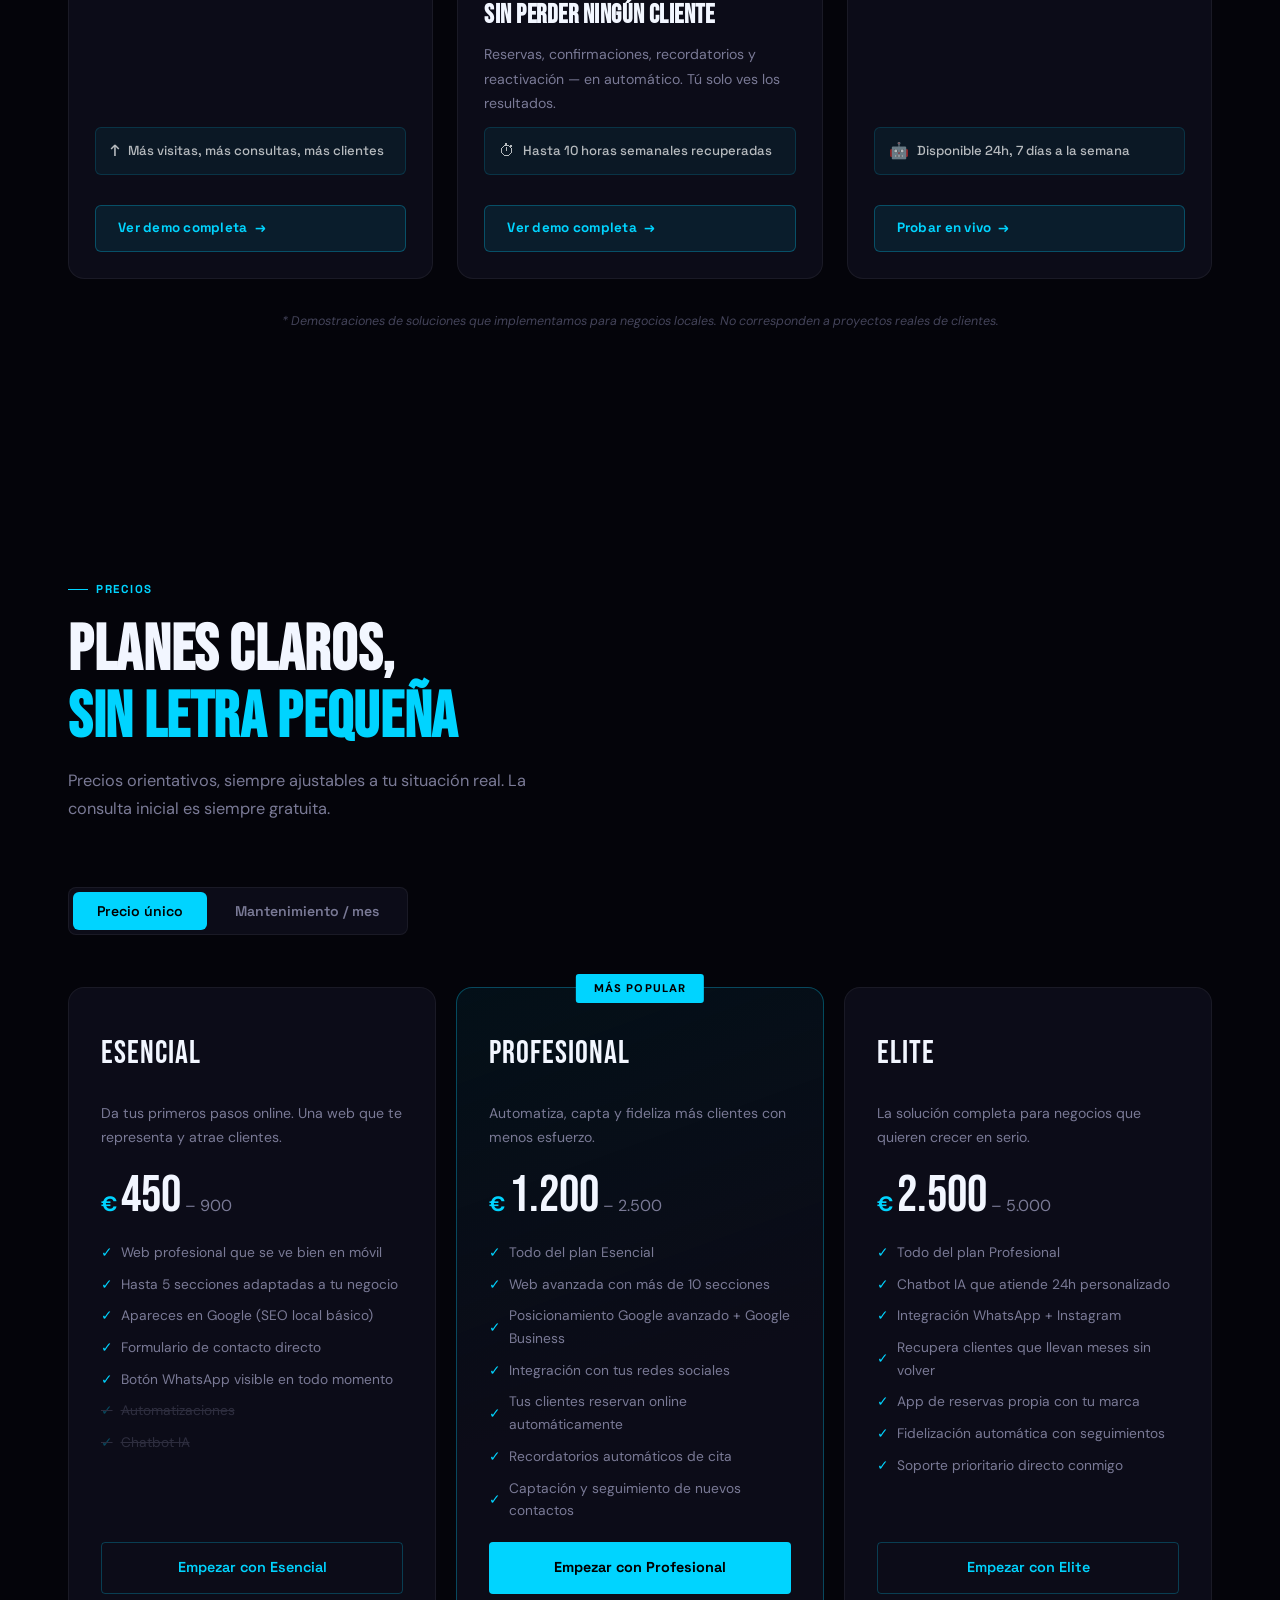
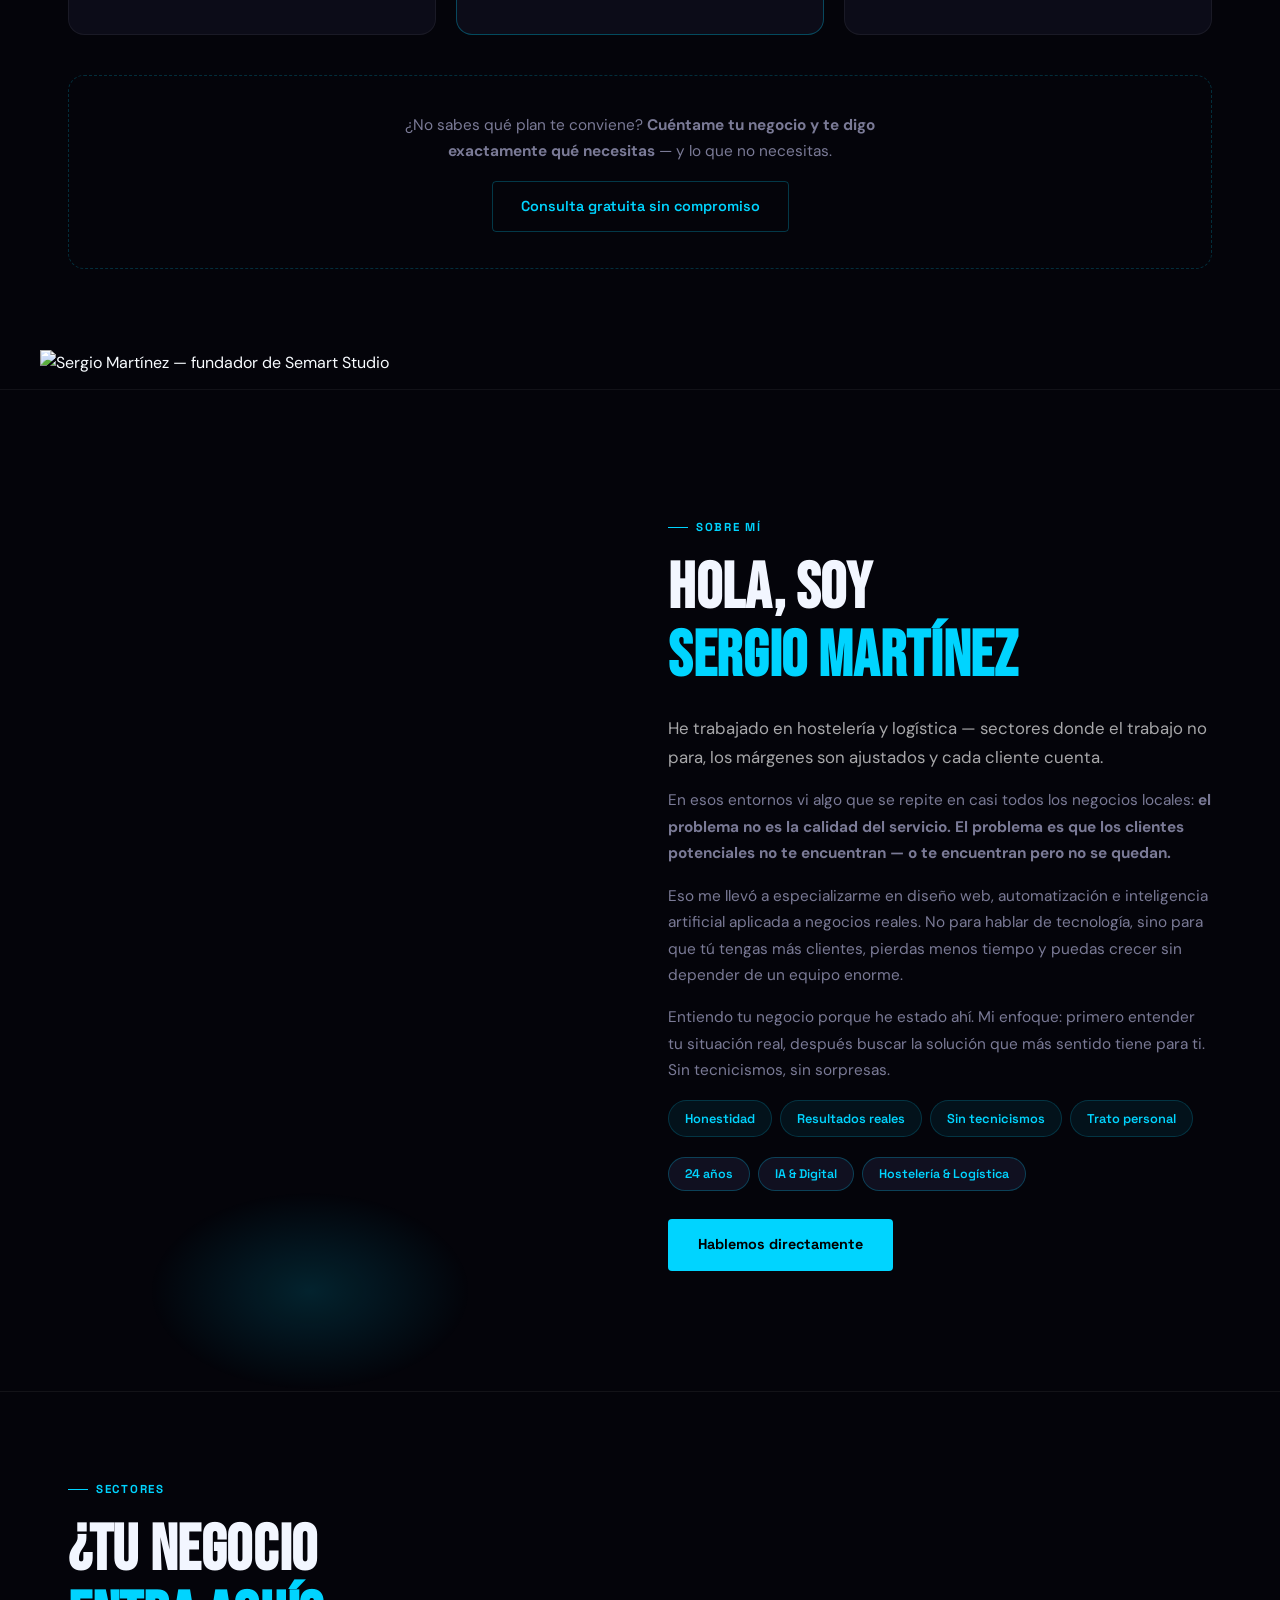
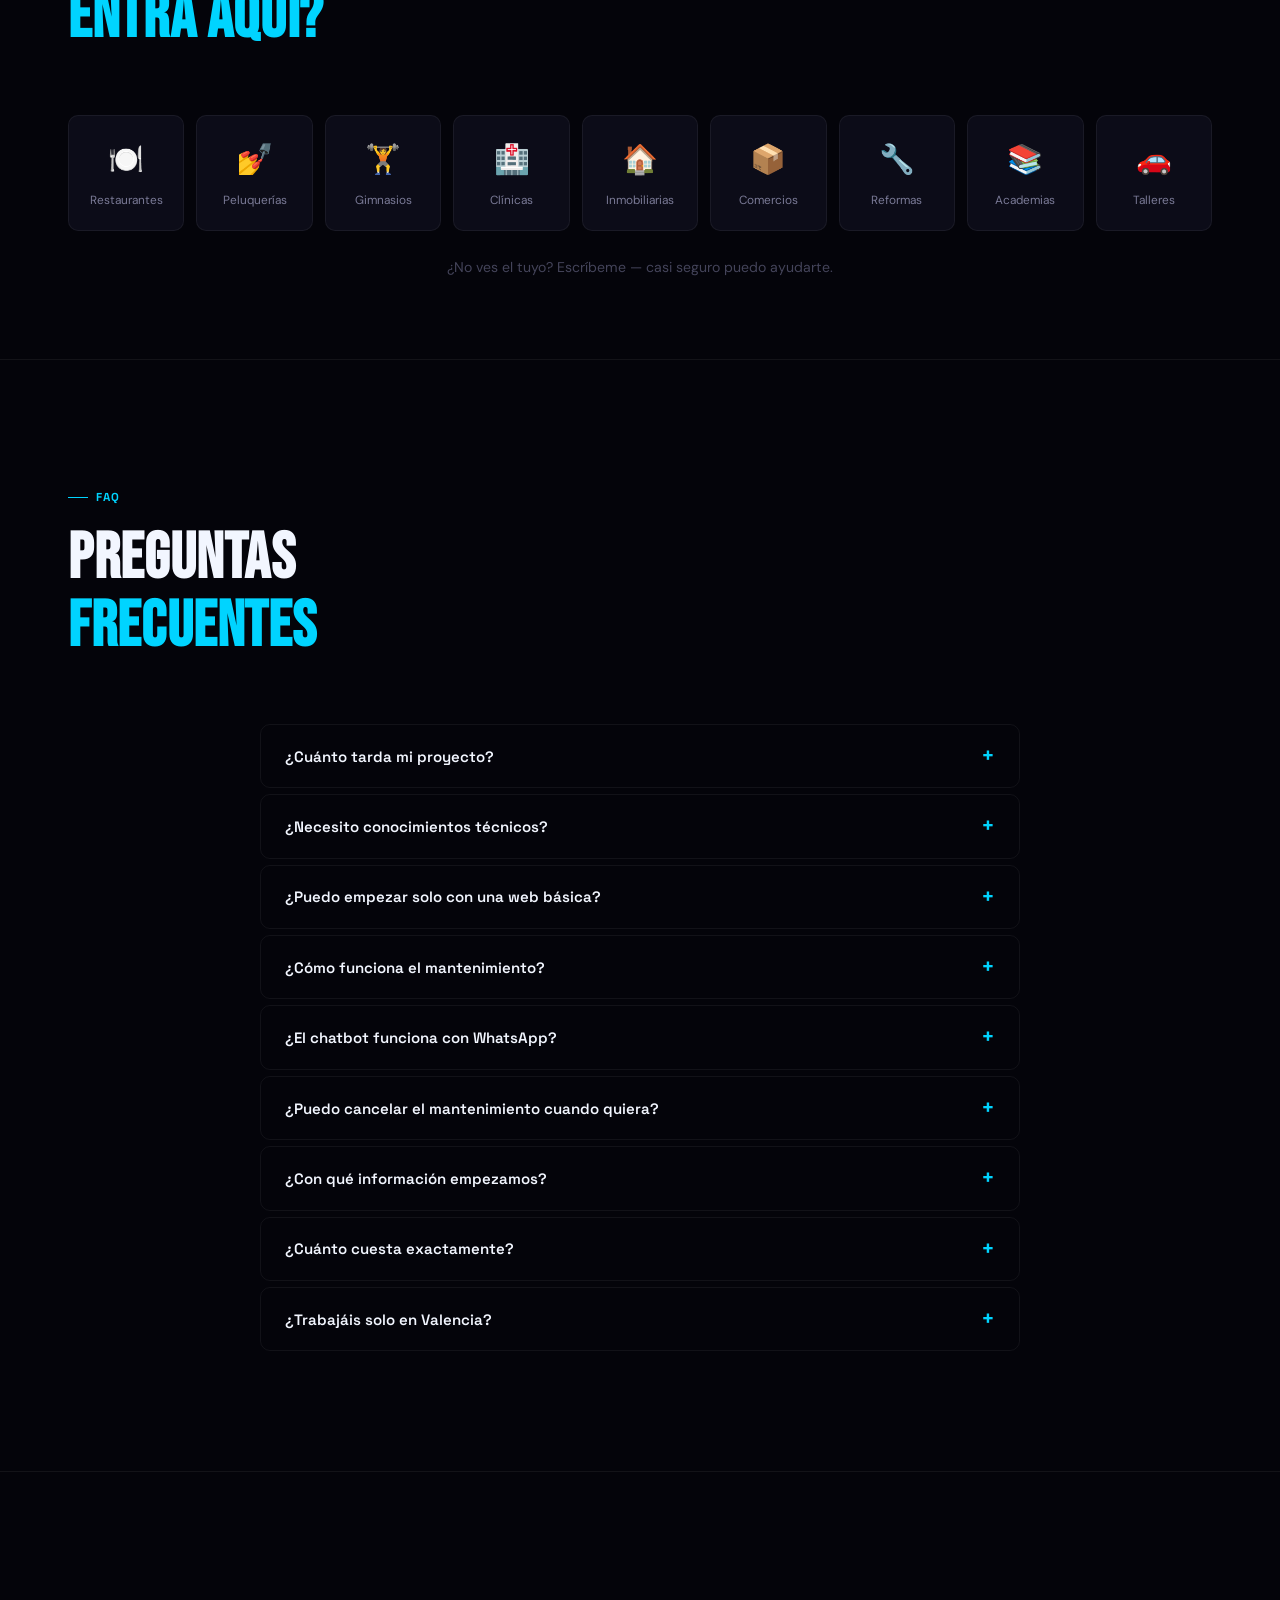
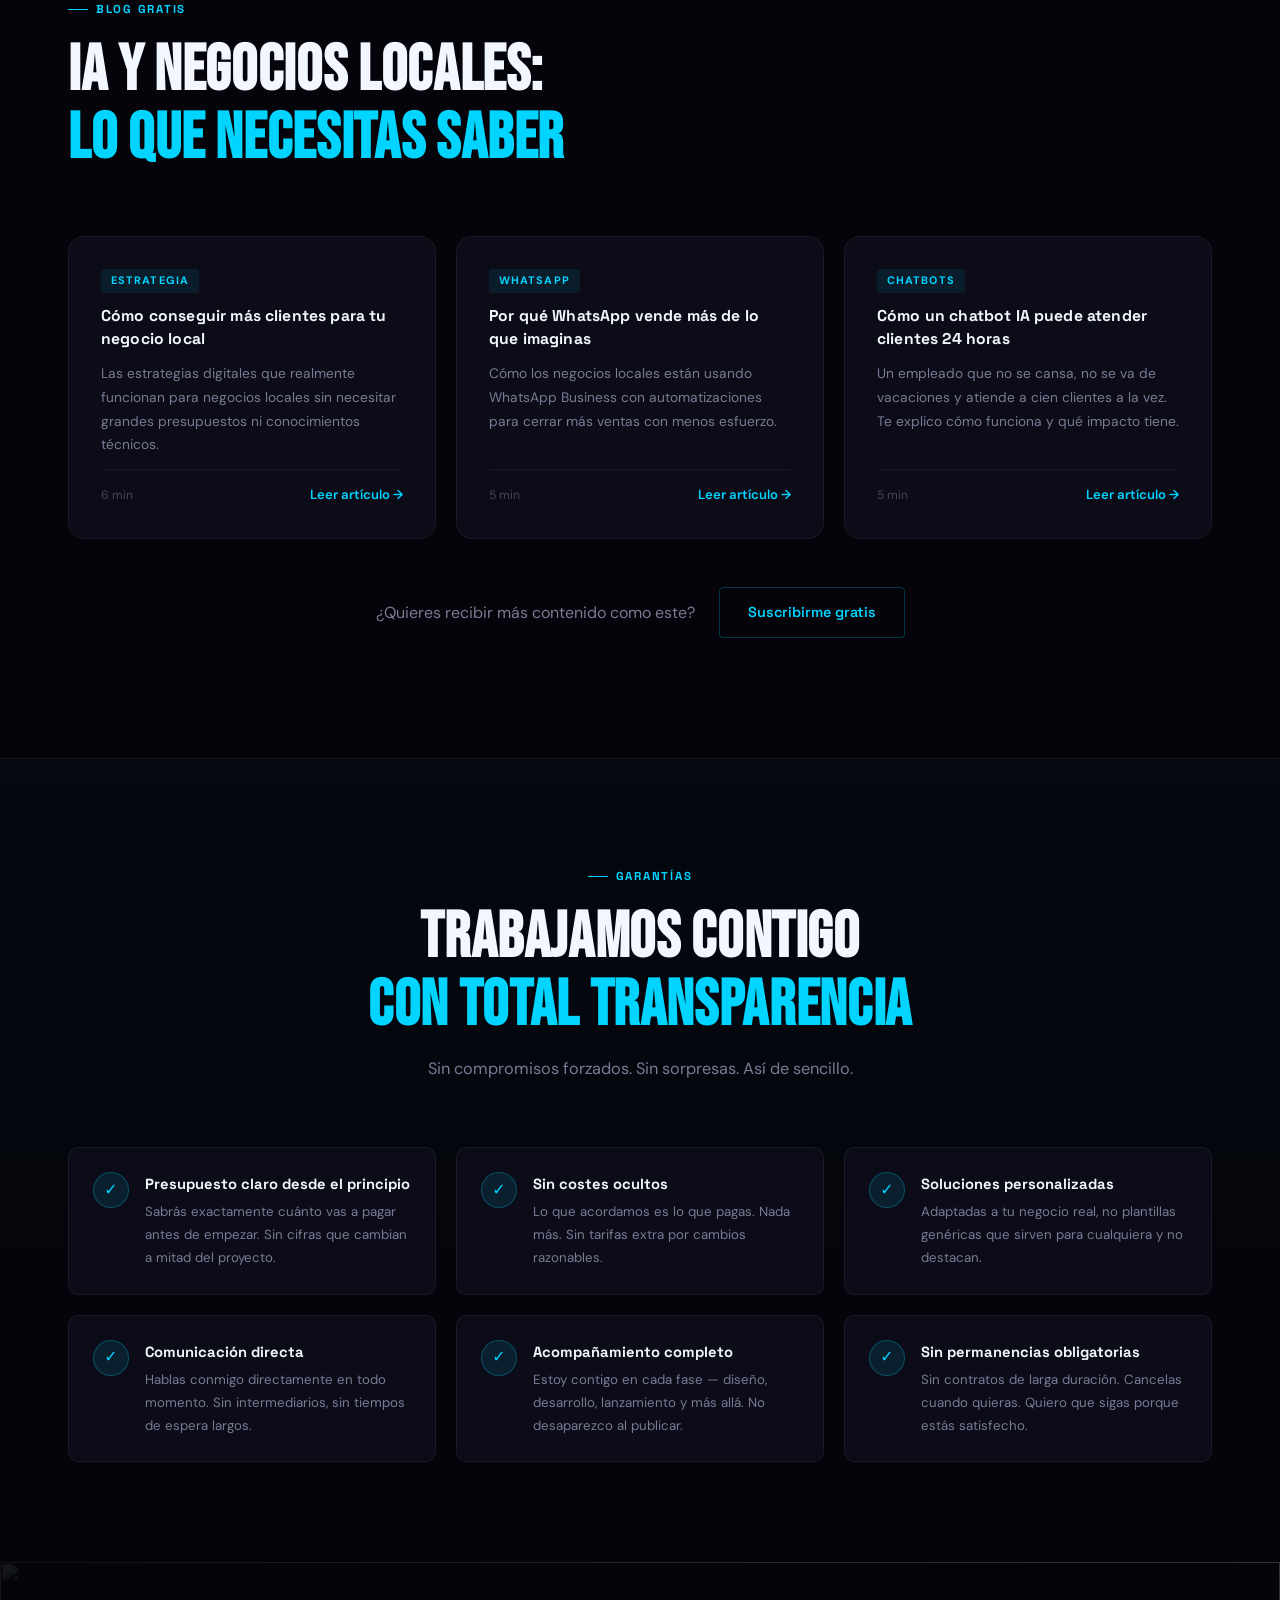
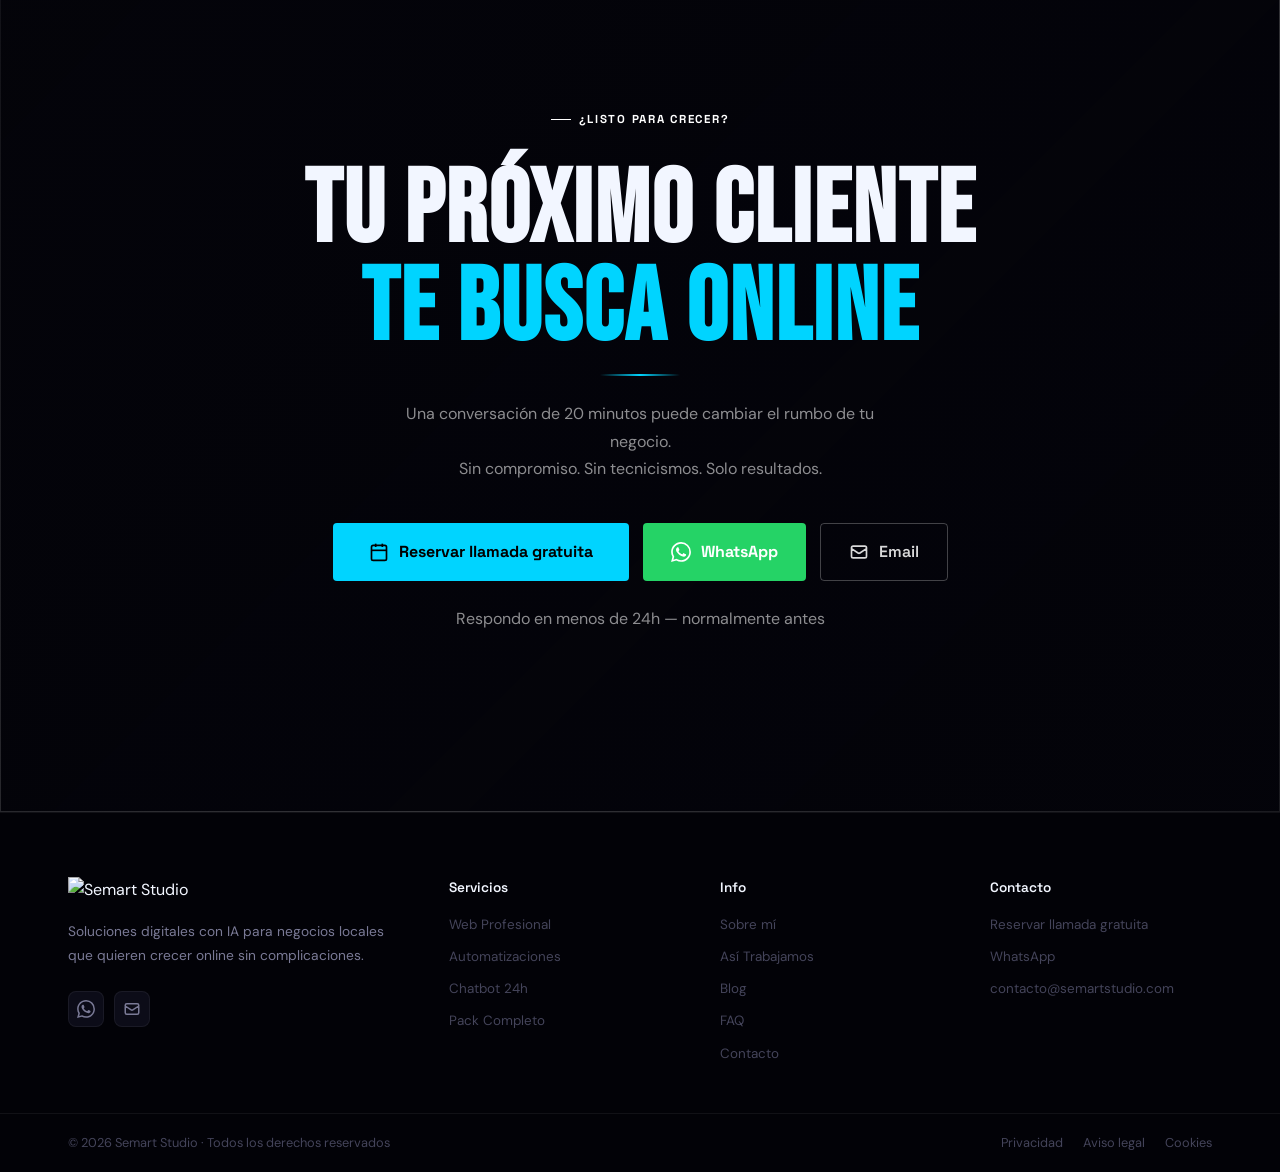
==== commit 2dd58709: "Add WhatsApp Business number to all CTAs and float buttons Replace placeholder 34XXXXXXXXX with real" ====
--- a/index.html
+++ b/index.html
@@ -45,7 +45,7 @@
     "name": "Semart Studio",
     "description": "Agencia de diseño web, automatización e inteligencia artificial para negocios locales en España",
     "url": "https://semartestudio.com",
-    "email": "sergio.m.r.2000@gmail.com",
+    "email": "contacto@semartstudio.com",
     "address": {
       "@type": "PostalAddress",
       "addressLocality": "Valencia",
@@ -91,7 +91,7 @@
         <li><a href="#blog" class="nav-link">Blog</a></li>
         <li>
           <!-- REEMPLAZA con tu enlace real de Calendly -->
-          <a href="https://calendly.com/semartestudio" class="nav-cta" target="_blank" rel="noopener noreferrer">
+          <a href="https://calendly.com/semartstudio/diagnostico-negocio" class="nav-cta" target="_blank" rel="noopener noreferrer">
             Reservar llamada
           </a>
         </li>
@@ -126,7 +126,7 @@
         </p>
         <div class="hero-actions">
           <!-- REEMPLAZA con tu enlace real de Calendly -->
-          <a href="https://calendly.com/semartestudio" class="btn-hero-primary" target="_blank" rel="noopener noreferrer">
+          <a href="https://calendly.com/semartstudio/diagnostico-negocio" class="btn-hero-primary" target="_blank" rel="noopener noreferrer">
             <svg xmlns="http://www.w3.org/2000/svg" width="18" height="18" fill="none" viewBox="0 0 24 24" stroke="currentColor" stroke-width="2" aria-hidden="true"><rect x="3" y="4" width="18" height="18" rx="2"/><line x1="16" y1="2" x2="16" y2="6"/><line x1="8" y1="2" x2="8" y2="6"/><line x1="3" y1="10" x2="21" y2="10"/></svg>
             Consulta gratuita — reserva ya
           </a>
@@ -313,7 +313,7 @@
               <span class="pack-mant">+ 300–500€/mes mantenimiento</span>
             </div>
             <!-- REEMPLAZA con tu enlace real de Calendly -->
-            <a href="https://calendly.com/semartestudio" class="btn-primary" target="_blank" rel="noopener noreferrer">Solicitar Pack</a>
+            <a href="https://calendly.com/semartstudio/diagnostico-negocio" class="btn-primary" target="_blank" rel="noopener noreferrer">Solicitar Pack</a>
             <p class="pack-adj">Ajustamos a tu negocio real</p>
           </div>
         </div>
@@ -364,7 +364,8 @@
         <p class="section-sub">Ejemplos de referencia de lo que implementamos. Cada proyecto real se diseña y desarrolla específicamente para el negocio, sector y objetivos concretos del cliente.</p>
       </div>
 
-      <div class="demos-grid">
+      <div class="swipe-hint-wrap" aria-hidden="true"><span class="swipe-hint"><span class="swipe-arrows">❮ ❯</span> Desliza para explorar</span></div>
+      <div class="demos-grid demos-carousel">
 
         <!-- Demo 1: Web Profesional -->
         <div class="demo-card reveal">
@@ -538,7 +539,7 @@
             <li class="feat-no">Chatbot IA</li>
           </ul>
           <!-- REEMPLAZA con tu enlace real de Calendly -->
-          <a href="https://calendly.com/semartestudio" class="btn-price-ghost" target="_blank" rel="noopener noreferrer">Empezar con Esencial</a>
+          <a href="https://calendly.com/semartstudio/diagnostico-negocio" class="btn-price-ghost" target="_blank" rel="noopener noreferrer">Empezar con Esencial</a>
         </div>
 
         <div class="price-card price-card-main reveal">
@@ -561,7 +562,7 @@
             <li>Captación y seguimiento de nuevos contactos</li>
           </ul>
           <!-- REEMPLAZA con tu enlace real de Calendly -->
-          <a href="https://calendly.com/semartestudio" class="btn-price-main" target="_blank" rel="noopener noreferrer">Empezar con Profesional</a>
+          <a href="https://calendly.com/semartstudio/diagnostico-negocio" class="btn-price-main" target="_blank" rel="noopener noreferrer">Empezar con Profesional</a>
         </div>
 
         <div class="price-card reveal">
@@ -583,7 +584,7 @@
             <li>Soporte prioritario directo conmigo</li>
           </ul>
           <!-- REEMPLAZA con tu enlace real de Calendly -->
-          <a href="https://calendly.com/semartestudio" class="btn-price-ghost" target="_blank" rel="noopener noreferrer">Empezar con Elite</a>
+          <a href="https://calendly.com/semartstudio/diagnostico-negocio" class="btn-price-ghost" target="_blank" rel="noopener noreferrer">Empezar con Elite</a>
         </div>
 
       </div>
@@ -591,7 +592,7 @@
       <div class="price-note">
         <p>¿No sabes qué plan te conviene? <strong>Cuéntame tu negocio y te digo exactamente qué necesitas</strong> — y lo que no necesitas.</p>
         <!-- REEMPLAZA con tu enlace real de Calendly -->
-        <a href="https://calendly.com/semartestudio" class="btn-ghost" target="_blank" rel="noopener noreferrer">Consulta gratuita sin compromiso</a>
+        <a href="https://calendly.com/semartstudio/diagnostico-negocio" class="btn-ghost" target="_blank" rel="noopener noreferrer">Consulta gratuita sin compromiso</a>
       </div>
     </div>
   </section>
@@ -623,7 +624,7 @@
           <div class="about-float-tag">Hostelería & Logística</div>
         </div>
         <!-- REEMPLAZA con tu enlace real de Calendly -->
-        <a href="https://calendly.com/semartestudio" class="btn-primary" target="_blank" rel="noopener noreferrer">Hablemos directamente</a>
+        <a href="https://calendly.com/semartstudio/diagnostico-negocio" class="btn-primary" target="_blank" rel="noopener noreferrer">Hablemos directamente</a>
       </div>
     </div>
   </section>
@@ -717,7 +718,8 @@
         <span class="label-tag">Blog Gratis</span>
         <h2 class="section-title">IA y negocios locales:<br/><em>lo que necesitas saber</em></h2>
       </div>
-      <div class="blog-grid">
+      <div class="swipe-hint-wrap" aria-hidden="true"><span class="swipe-hint"><span class="swipe-arrows">❮ ❯</span> Desliza para leer</span></div>
+      <div class="blog-grid blog-carousel">
 
         <article class="blog-card reveal">
           <span class="blog-cat">Estrategia</span>
@@ -752,7 +754,7 @@
       </div>
       <div class="blog-cta-row">
         <p>¿Quieres recibir más contenido como este?</p>
-        <a href="mailto:sergio.m.r.2000@gmail.com?subject=Suscripci%C3%B3n%20blog%20Semart%20Studio" class="btn-ghost">Suscribirme gratis</a>
+        <a href="mailto:contacto@semartstudio.com?subject=Suscripci%C3%B3n%20blog%20Semart%20Studio" class="btn-ghost">Suscribirme gratis</a>
       </div>
     </div>
   </section>
@@ -825,15 +827,15 @@
       <p>Una conversación de 20 minutos puede cambiar el rumbo de tu negocio.<br/>Sin compromiso. Sin tecnicismos. Solo resultados.</p>
       <div class="cta-btns">
         <!-- REEMPLAZA con tu enlace real de Calendly -->
-        <a href="https://calendly.com/semartestudio" class="btn-cta-cal" target="_blank" rel="noopener noreferrer">
+        <a href="https://calendly.com/semartstudio/diagnostico-negocio" class="btn-cta-cal" target="_blank" rel="noopener noreferrer">
           <svg xmlns="http://www.w3.org/2000/svg" width="20" height="20" fill="none" viewBox="0 0 24 24" stroke="currentColor" stroke-width="2" aria-hidden="true"><rect x="3" y="4" width="18" height="18" rx="2"/><line x1="16" y1="2" x2="16" y2="6"/><line x1="8" y1="2" x2="8" y2="6"/><line x1="3" y1="10" x2="21" y2="10"/></svg>
           Reservar llamada gratuita
         </a>
-        <a href="https://wa.me/34XXXXXXXXX?text=Hola%20Sergio%2C%20me%20interesa%20saber%20m%C3%A1s%20sobre%20Semart%20Studio" class="btn-cta-wa" target="_blank" rel="noopener noreferrer">
+        <a href="https://wa.me/34694288376?text=Hola%20Sergio%2C%20me%20interesa%20saber%20m%C3%A1s%20sobre%20Semart%20Studio" class="btn-cta-wa" target="_blank" rel="noopener noreferrer">
           <svg xmlns="http://www.w3.org/2000/svg" width="20" height="20" viewBox="0 0 24 24" fill="currentColor" aria-hidden="true"><path d="M17.472 14.382c-.297-.149-1.758-.867-2.03-.967-.273-.099-.471-.148-.67.15-.197.297-.767.966-.94 1.164-.173.199-.347.223-.644.075-.297-.15-1.255-.463-2.39-1.475-.883-.788-1.48-1.761-1.653-2.059-.173-.297-.018-.458.13-.606.134-.133.298-.347.446-.52.149-.174.198-.298.298-.497.099-.198.05-.371-.025-.52-.075-.149-.669-1.612-.916-2.207-.242-.579-.487-.5-.669-.51-.173-.008-.371-.01-.57-.01-.198 0-.52.074-.792.372-.272.297-1.04 1.016-1.04 2.479 0 1.462 1.065 2.875 1.213 3.074.149.198 2.096 3.2 5.077 4.487.709.306 1.262.489 1.694.625.712.227 1.36.195 1.871.118.571-.085 1.758-.719 2.006-1.413.248-.694.248-1.289.173-1.413-.074-.124-.272-.198-.57-.347m-5.421 7.403h-.004a9.87 9.87 0 01-5.031-1.378l-.361-.214-3.741.982.998-3.648-.235-.374a9.86 9.86 0 01-1.51-5.26c.001-5.45 4.436-9.884 9.888-9.884 2.64 0 5.122 1.03 6.988 2.898a9.825 9.825 0 012.893 6.994c-.003 5.45-4.437 9.884-9.885 9.884m8.413-18.297A11.815 11.815 0 0012.05 0C5.495 0 .16 5.335.157 11.892c0 2.096.547 4.142 1.588 5.945L.057 24l6.305-1.654a11.882 11.882 0 005.683 1.448h.005c6.554 0 11.89-5.335 11.893-11.893a11.821 11.821 0 00-3.48-8.413z"/></svg>
           WhatsApp
         </a>
-        <a href="mailto:sergio.m.r.2000@gmail.com?subject=Consulta%20Semart%20Studio" class="btn-cta-email">
+        <a href="mailto:contacto@semartstudio.com?subject=Consulta%20Semart%20Studio" class="btn-cta-email">
           <svg xmlns="http://www.w3.org/2000/svg" width="20" height="20" fill="none" viewBox="0 0 24 24" stroke="currentColor" stroke-width="2" aria-hidden="true"><path stroke-linecap="round" stroke-linejoin="round" d="M3 8l7.89 5.26a2 2 0 002.22 0L21 8M5 19h14a2 2 0 002-2V7a2 2 0 00-2-2H5a2 2 0 00-2 2v10a2 2 0 002 2z"/></svg>
           Email
         </a>
@@ -849,10 +851,10 @@
         <img src="img/logo-transparent.png" alt="Semart Studio" class="footer-logo" width="auto" height="52" loading="lazy" />
         <p>Soluciones digitales con IA para negocios locales que quieren crecer online sin complicaciones.</p>
         <div class="footer-social" aria-label="Contacto">
-          <a href="https://wa.me/34XXXXXXXXX" aria-label="WhatsApp de Semart Studio" class="soc-link" target="_blank" rel="noopener noreferrer">
+          <a href="https://wa.me/34694288376" aria-label="WhatsApp de Semart Studio" class="soc-link" target="_blank" rel="noopener noreferrer">
             <svg xmlns="http://www.w3.org/2000/svg" width="18" height="18" viewBox="0 0 24 24" fill="currentColor" aria-hidden="true"><path d="M17.472 14.382c-.297-.149-1.758-.867-2.03-.967-.273-.099-.471-.148-.67.15-.197.297-.767.966-.94 1.164-.173.199-.347.223-.644.075-.297-.15-1.255-.463-2.39-1.475-.883-.788-1.48-1.761-1.653-2.059-.173-.297-.018-.458.13-.606.134-.133.298-.347.446-.52.149-.174.198-.298.298-.497.099-.198.05-.371-.025-.52-.075-.149-.669-1.612-.916-2.207-.242-.579-.487-.5-.669-.51-.173-.008-.371-.01-.57-.01-.198 0-.52.074-.792.372-.272.297-1.04 1.016-1.04 2.479 0 1.462 1.065 2.875 1.213 3.074.149.198 2.096 3.2 5.077 4.487.709.306 1.262.489 1.694.625.712.227 1.36.195 1.871.118.571-.085 1.758-.719 2.006-1.413.248-.694.248-1.289.173-1.413-.074-.124-.272-.198-.57-.347m-5.421 7.403h-.004a9.87 9.87 0 01-5.031-1.378l-.361-.214-3.741.982.998-3.648-.235-.374a9.86 9.86 0 01-1.51-5.26c.001-5.45 4.436-9.884 9.888-9.884 2.64 0 5.122 1.03 6.988 2.898a9.825 9.825 0 012.893 6.994c-.003 5.45-4.437 9.884-9.885 9.884m8.413-18.297A11.815 11.815 0 0012.05 0C5.495 0 .16 5.335.157 11.892c0 2.096.547 4.142 1.588 5.945L.057 24l6.305-1.654a11.882 11.882 0 005.683 1.448h.005c6.554 0 11.89-5.335 11.893-11.893a11.821 11.821 0 00-3.48-8.413z"/></svg>
           </a>
-          <a href="mailto:sergio.m.r.2000@gmail.com" aria-label="Email de Semart Studio" class="soc-link">
+          <a href="mailto:contacto@semartstudio.com" aria-label="Email de Semart Studio" class="soc-link">
             <svg xmlns="http://www.w3.org/2000/svg" width="18" height="18" fill="none" viewBox="0 0 24 24" stroke="currentColor" stroke-width="2" aria-hidden="true"><path stroke-linecap="round" stroke-linejoin="round" d="M3 8l7.89 5.26a2 2 0 002.22 0L21 8M5 19h14a2 2 0 002-2V7a2 2 0 00-2-2H5a2 2 0 00-2 2v10a2 2 0 002 2z"/></svg>
           </a>
         </div>
@@ -875,9 +877,9 @@
       <div class="footer-col">
         <h4>Contacto</h4>
         <!-- REEMPLAZA con tu enlace real de Calendly -->
-        <a href="https://calendly.com/semartestudio" target="_blank" rel="noopener noreferrer">Reservar llamada gratuita</a>
-        <a href="https://wa.me/34XXXXXXXXX" target="_blank" rel="noopener noreferrer">WhatsApp</a>
-        <a href="mailto:sergio.m.r.2000@gmail.com">sergio.m.r.2000@gmail.com</a>
+        <a href="https://calendly.com/semartstudio/diagnostico-negocio" target="_blank" rel="noopener noreferrer">Reservar llamada gratuita</a>
+        <a href="https://wa.me/34694288376" target="_blank" rel="noopener noreferrer">WhatsApp</a>
+        <a href="mailto:contacto@semartstudio.com">contacto@semartstudio.com</a>
       </div>
     </div>
     <div class="footer-bottom">
@@ -922,7 +924,7 @@
   </div>
 
   <!-- WhatsApp flotante -->
-  <a href="https://wa.me/34XXXXXXXXX?text=Hola%20Sergio%2C%20me%20interesa%20saber%20m%C3%A1s%20sobre%20Semart%20Studio" class="wa-float" target="_blank" rel="noopener noreferrer" aria-label="Contactar por WhatsApp">
+  <a href="https://wa.me/34694288376?text=Hola%20Sergio%2C%20me%20interesa%20saber%20m%C3%A1s%20sobre%20Semart%20Studio" class="wa-float" target="_blank" rel="noopener noreferrer" aria-label="Contactar por WhatsApp">
     <svg xmlns="http://www.w3.org/2000/svg" width="26" height="26" viewBox="0 0 24 24" fill="white" aria-hidden="true"><path d="M17.472 14.382c-.297-.149-1.758-.867-2.03-.967-.273-.099-.471-.148-.67.15-.197.297-.767.966-.94 1.164-.173.199-.347.223-.644.075-.297-.15-1.255-.463-2.39-1.475-.883-.788-1.48-1.761-1.653-2.059-.173-.297-.018-.458.13-.606.134-.133.298-.347.446-.52.149-.174.198-.298.298-.497.099-.198.05-.371-.025-.52-.075-.149-.669-1.612-.916-2.207-.242-.579-.487-.5-.669-.51-.173-.008-.371-.01-.57-.01-.198 0-.52.074-.792.372-.272.297-1.04 1.016-1.04 2.479 0 1.462 1.065 2.875 1.213 3.074.149.198 2.096 3.2 5.077 4.487.709.306 1.262.489 1.694.625.712.227 1.36.195 1.871.118.571-.085 1.758-.719 2.006-1.413.248-.694.248-1.289.173-1.413-.074-.124-.272-.198-.57-.347m-5.421 7.403h-.004a9.87 9.87 0 01-5.031-1.378l-.361-.214-3.741.982.998-3.648-.235-.374a9.86 9.86 0 01-1.51-5.26c.001-5.45 4.436-9.884 9.888-9.884 2.64 0 5.122 1.03 6.988 2.898a9.825 9.825 0 012.893 6.994c-.003 5.45-4.437 9.884-9.885 9.884m8.413-18.297A11.815 11.815 0 0012.05 0C5.495 0 .16 5.335.157 11.892c0 2.096.547 4.142 1.588 5.945L.057 24l6.305-1.654a11.882 11.882 0 005.683 1.448h.005c6.554 0 11.89-5.335 11.893-11.893a11.821 11.821 0 00-3.48-8.413z"/></svg>
     <span class="wa-tooltip">¡Escríbeme!</span>
   </a>
